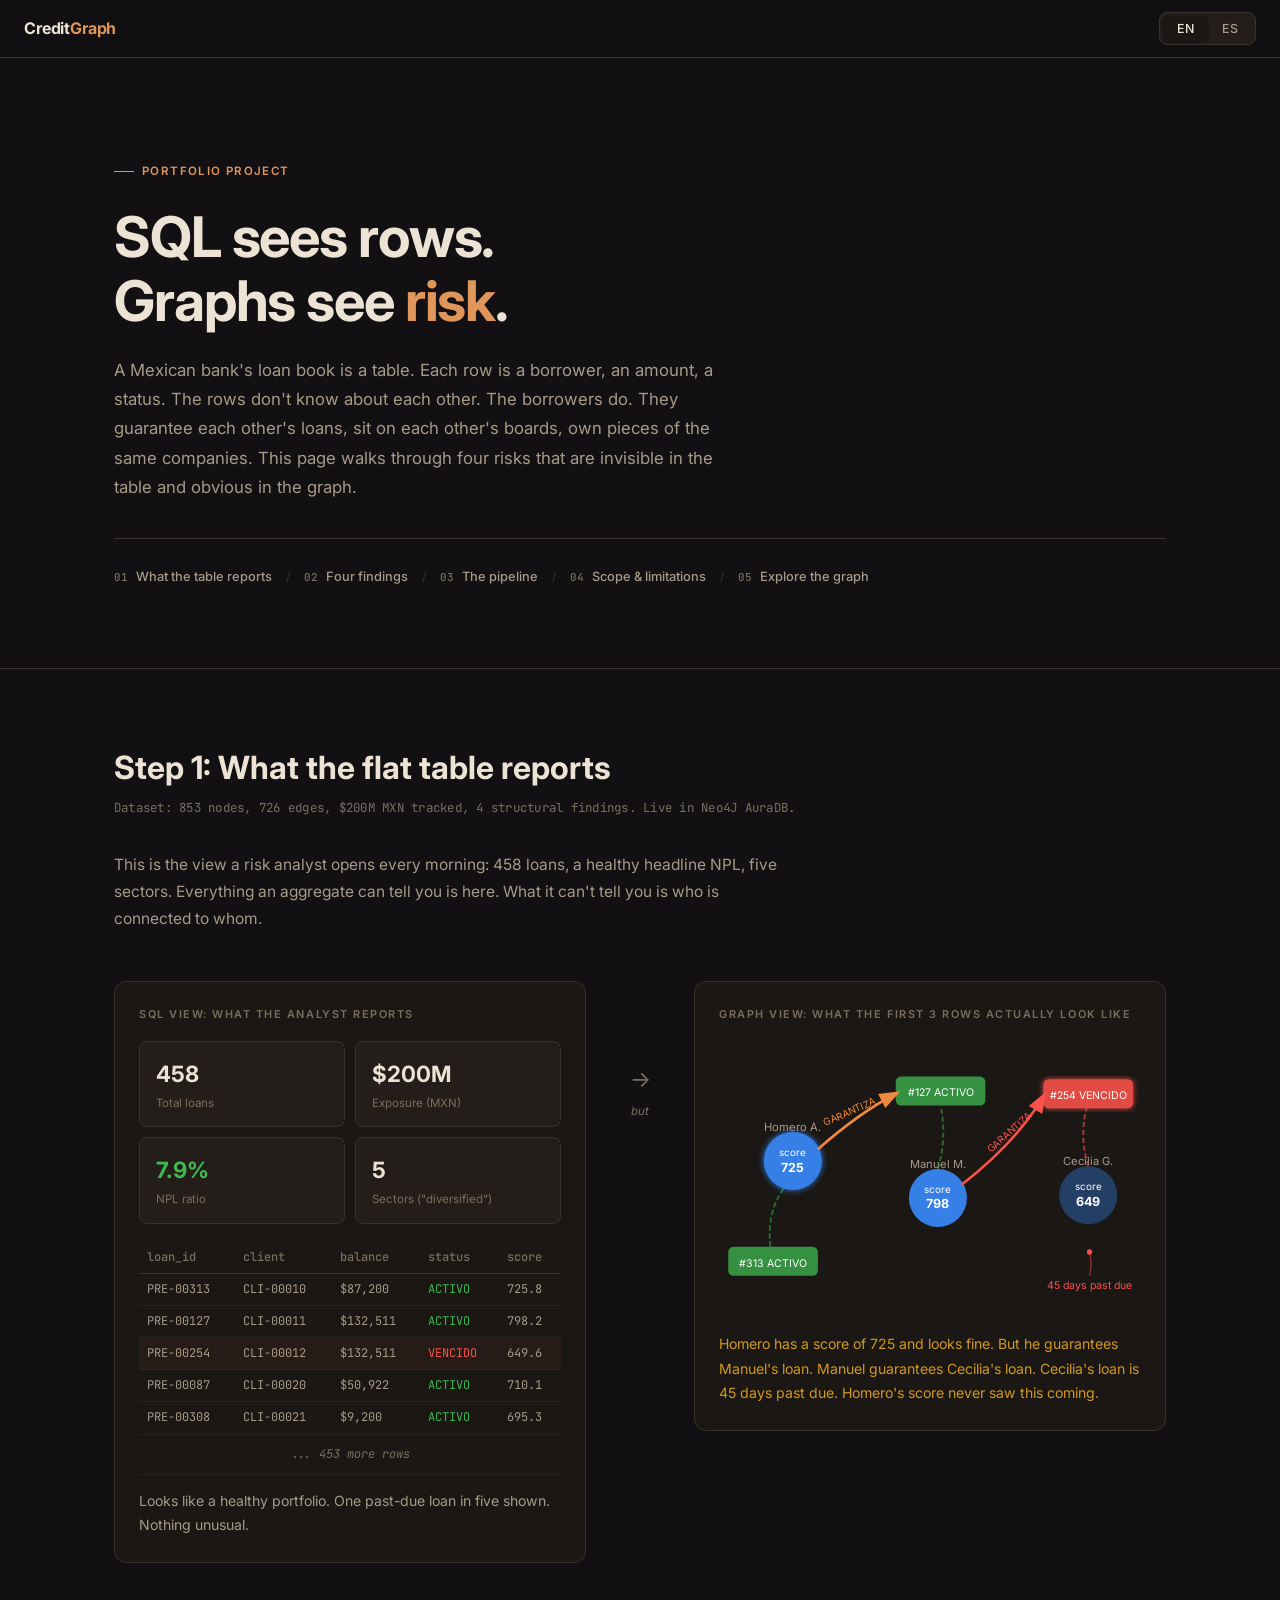
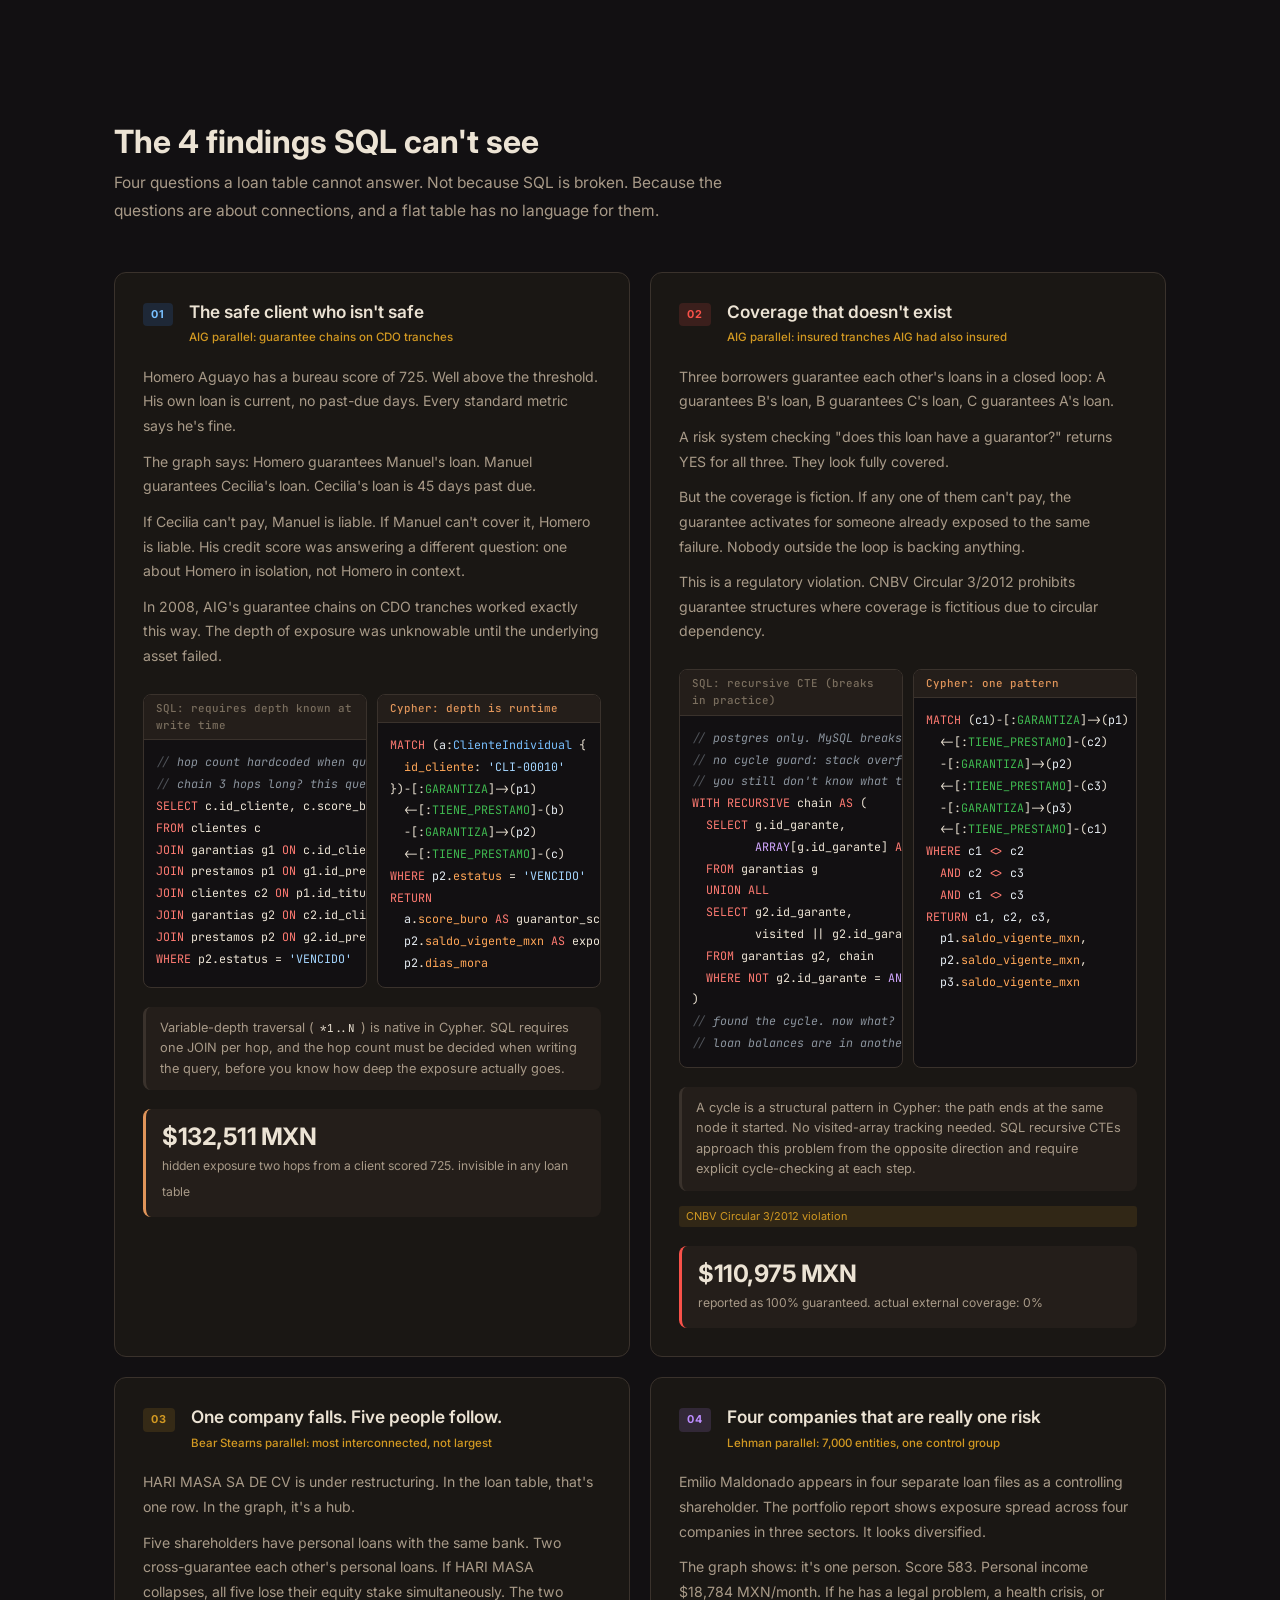
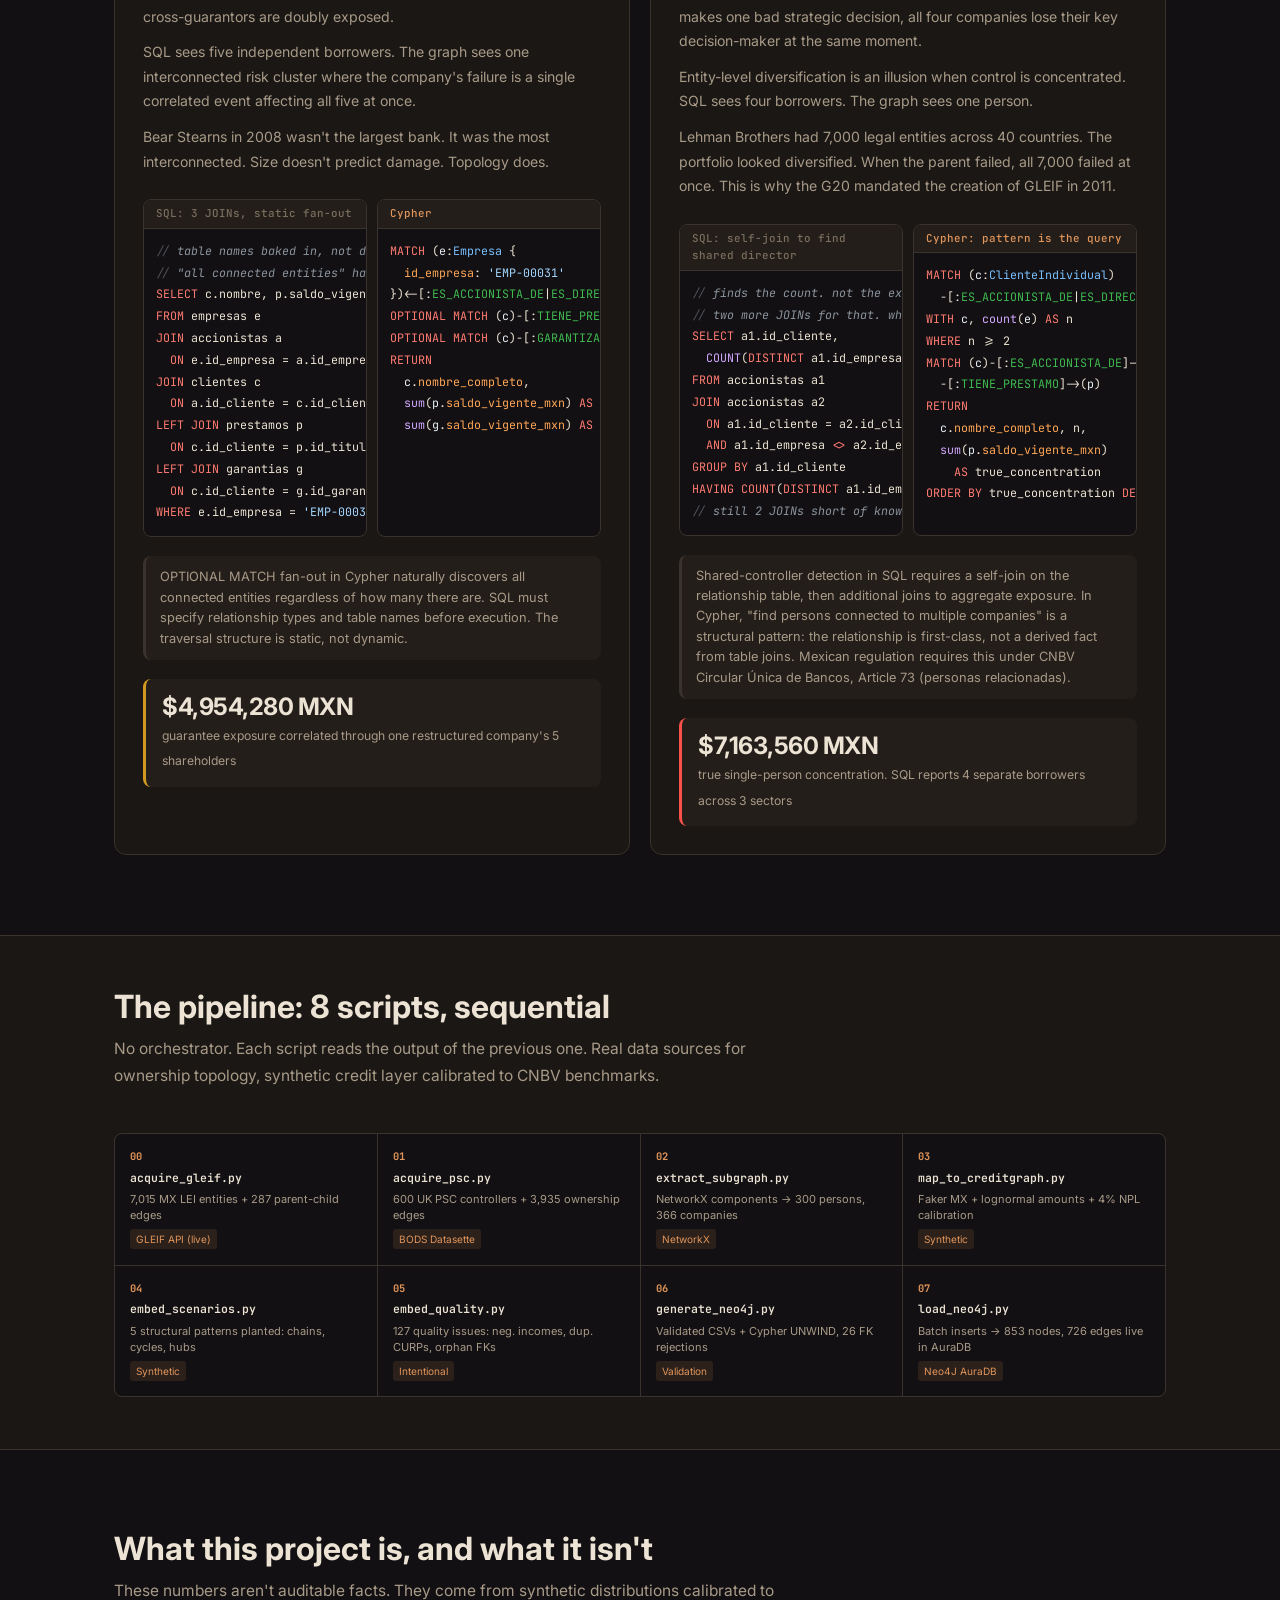
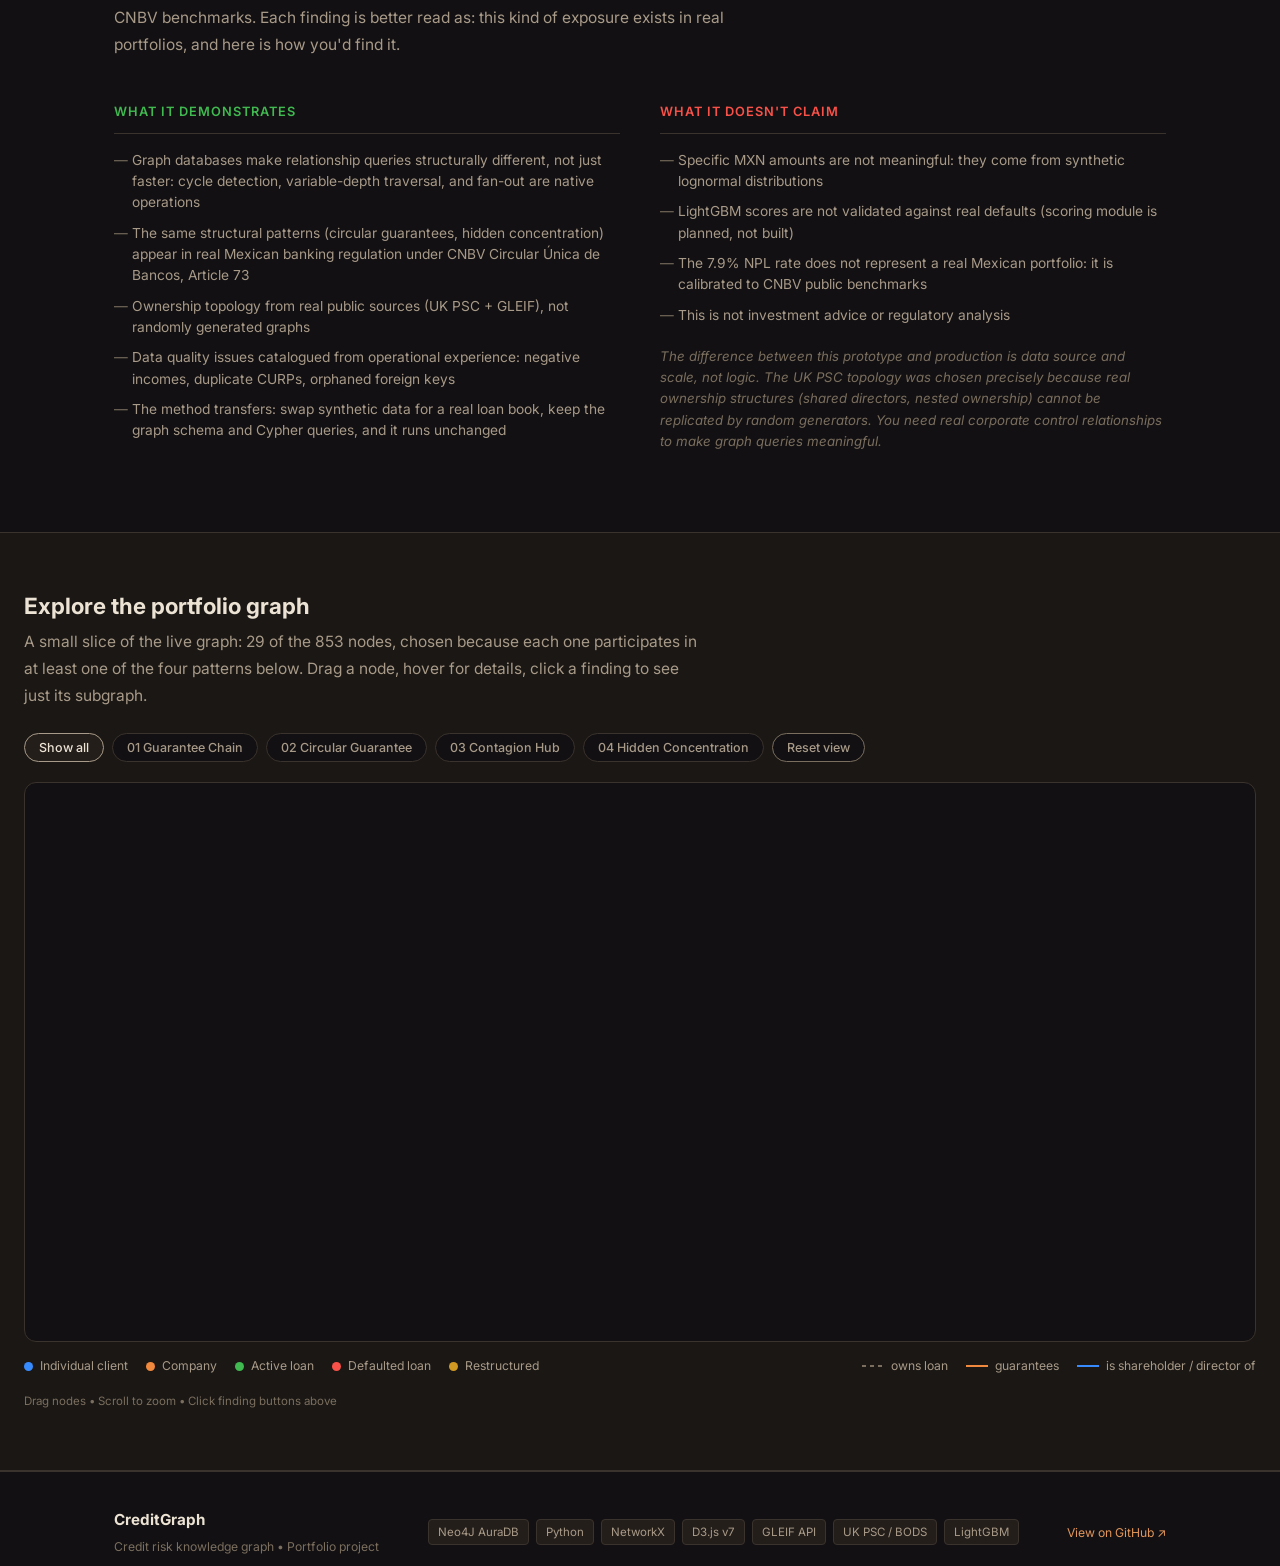
==== web/index.html @ 74c15a96 "v3 web page humanization: warm palette, prose rewrites, layout cleanup - Swap chrome palette to warm" ====
<!DOCTYPE html>
<html lang="en" id="html-root">
<head>
  <meta charset="UTF-8">
  <meta name="viewport" content="width=device-width, initial-scale=1.0">
  <title>CreditGraph: When SQL Isn't Enough</title>
  <link href="https://fonts.googleapis.com/css2?family=Inter:wght@300;400;500;600;700&family=JetBrains+Mono:wght@400;500&display=swap" rel="stylesheet">
  <script src="https://d3js.org/d3.v7.min.js"></script>
  <style>
    *, *::before, *::after { box-sizing: border-box; margin: 0; padding: 0; }

    :root {
      --bg: #121012;
      --surface: #1A1714;
      --surface-2: #241E1A;
      --border: #3A322C;
      --text: #ECE3D4;
      --muted: #A89A88;
      --dim: #7A6E5E;
      --accent: #E0955A;
      --green: #3FB950;
      --amber: #D29922;
      --red: #F85149;
      --orange: #F0883E;
      --purple: #BC8CFF;
      --np: #388BFD;
      --nc: #F0883E;
      --nl: #3FB950;
      --nlb: #F85149;
      --nlw: #D29922;
      --font: 'Inter', -apple-system, BlinkMacSystemFont, sans-serif;
      --mono: 'JetBrains Mono', 'Fira Code', Consolas, monospace;
      --r: 8px;
      --rl: 12px;
      --t: 0.3s cubic-bezier(0.4, 0, 0.2, 1);
    }

    body { font-family: var(--font); background: var(--bg); color: var(--text); line-height: 1.6; overflow-x: hidden; }
    h1 { font-size: clamp(2rem, 5vw, 3.5rem); font-weight: 700; line-height: 1.15; letter-spacing: -0.02em; }
    h2 { font-size: clamp(1.4rem, 2.5vw, 2rem); font-weight: 700; line-height: 1.2; }
    h3 { font-size: 1.1rem; font-weight: 600; }
    p { color: var(--muted); line-height: 1.75; }
    code { font-family: var(--mono); font-size: 0.85em; background: var(--surface-2); padding: 2px 6px; border-radius: 4px; color: var(--text); }
    .container { max-width: 1100px; margin: 0 auto; padding: 0 24px; }
    .container-wide { max-width: 1360px; margin: 0 auto; padding: 0 24px; }
    .section { padding: 80px 0; }
    .accent { color: var(--accent); }

    /* NAV */
    .nav {
      position: sticky; top: 0; z-index: 100;
      display: flex; align-items: center; justify-content: space-between;
      padding: 0 24px; height: 58px;
      background: rgba(18,16,18,0.92); backdrop-filter: blur(16px);
      border-bottom: 1px solid var(--border);
    }
    .nav-brand { font-weight: 700; font-size: 1rem; letter-spacing: -0.01em; }
    .nav-brand span { color: var(--accent); }
    .nav-right { display: flex; align-items: center; gap: 20px; }
    .lang-toggle { display: flex; background: var(--surface-2); border-radius: 8px; padding: 3px; border: 1px solid var(--border); }
    .lang-btn {
      padding: 5px 14px; border-radius: 5px; border: none; cursor: pointer;
      font-family: var(--font); font-size: 0.78rem; font-weight: 500;
      color: var(--muted); background: transparent; transition: var(--t);
    }
    .lang-btn.active { background: var(--surface); color: var(--text); box-shadow: 0 1px 3px rgba(0,0,0,0.4); }

    /* HERO */
    .hero { padding: 96px 0 80px; }
    .hero-eyebrow {
      display: inline-flex; align-items: center; gap: 8px;
      font-size: 0.72rem; font-weight: 600; letter-spacing: 0.12em; text-transform: uppercase;
      color: var(--accent); margin-bottom: 24px;
    }
    .hero-eyebrow::before { content: ''; display: block; width: 20px; height: 1px; background: var(--accent); }
    .hero h1 { margin-bottom: 22px; }
    .hero h1 em { color: var(--accent); font-style: normal; }
    .hero-sub { max-width: 620px; font-size: 1.05rem; margin-bottom: 0; }

    /* PAGE INDEX */
    .page-index { margin-top: 36px; padding-top: 28px; border-top: 1px solid var(--border); }
    .idx-list { list-style: none; display: flex; flex-wrap: wrap; gap: 0; }
    .idx-item { display: flex; align-items: center; }
    .idx-item:not(:last-child)::after { content: '/'; color: var(--border); margin: 0 14px; font-size: 0.72rem; }
    .idx-link {
      display: flex; align-items: center; gap: 8px;
      font-size: 0.8rem; color: var(--muted); font-weight: 500;
      text-decoration: none; transition: color var(--t);
    }
    .idx-link:hover { color: var(--accent); }
    .idx-link:hover .idx-num { color: var(--accent); }
    .idx-num { font-family: var(--mono); font-size: 0.68rem; color: var(--dim); }
    @media (max-width: 600px) {
      .idx-list { flex-direction: column; gap: 10px; }
      .idx-item:not(:last-child)::after { display: none; }
    }

    /* SECTION SUB */
    .section-sub { max-width: 680px; margin-top: 8px; margin-bottom: 44px; font-size: 0.97rem; }

    /* CONTRAST SECTION */
    #contrast { border-top: 1px solid var(--border); }
    .dataset-meta { font-size: 0.78rem; color: var(--dim); font-family: var(--mono); letter-spacing: 0.02em; margin: 10px 0 32px; }
    .contrast-grid { display: grid; grid-template-columns: 1fr 60px 1fr; gap: 24px; align-items: start; margin-top: 48px; }
    @media (max-width: 800px) { .contrast-grid { grid-template-columns: 1fr; } }
    .contrast-side { background: var(--surface); border-radius: var(--rl); padding: 24px; border: 1px solid var(--border); }
    .contrast-label { font-size: 0.68rem; font-weight: 600; letter-spacing: 0.14em; text-transform: uppercase; color: var(--dim); margin-bottom: 18px; display: block; }
    .contrast-divider { display: flex; flex-direction: column; align-items: center; justify-content: center; gap: 6px; padding-top: 80px; }
    .divider-arrow { font-size: 1.4rem; color: var(--dim); }
    .divider-but { font-size: 0.72rem; color: var(--dim); font-style: italic; }
    .stat-grid { display: grid; grid-template-columns: 1fr 1fr; gap: 10px; margin-bottom: 18px; }
    .stat-card { background: var(--surface-2); border-radius: var(--r); padding: 14px 16px; border: 1px solid var(--border); }
    .stat-card.ok .stat-card-n { color: var(--green); }
    .stat-card-n { font-size: 1.4rem; font-weight: 700; color: var(--text); }
    .stat-card-label { font-size: 0.72rem; color: var(--dim); margin-top: 2px; }
    .table-mockup { overflow-x: auto; margin: 14px 0; }
    .table-mockup table { width: 100%; border-collapse: collapse; font-family: var(--mono); font-size: 0.75rem; }
    .table-mockup th { padding: 6px 8px; text-align: left; color: var(--dim); font-weight: 500; border-bottom: 1px solid var(--border); }
    .table-mockup td { padding: 6px 8px; border-bottom: 1px solid rgba(48,54,61,0.4); color: var(--muted); }
    .table-mockup .status-ok { color: var(--green); }
    .table-mockup .status-bad { color: var(--red); }
    .table-mockup .row-vencido { background: rgba(248,81,73,0.06); }
    .table-mockup .more-row td { color: var(--dim); font-style: italic; text-align: center; padding: 10px; }
    .contrast-verdict { margin-top: 14px; font-size: 0.88rem; }
    .contrast-verdict.warn { color: var(--amber); }
    .mini-graph { width: 100%; max-width: 100%; margin: 8px 0; display: block; }

    /* GRAPH SECTION */
    #graph-section { background: var(--surface); border-top: 1px solid var(--border); border-bottom: 1px solid var(--border); padding: 60px 0; }
    .graph-header { display: flex; justify-content: space-between; align-items: flex-start; gap: 20px; flex-wrap: wrap; margin-bottom: 20px; }
    .graph-header h2 { font-size: 1.4rem; }
    .graph-header .section-sub { margin-bottom: 0; }
    .finding-buttons { display: flex; gap: 8px; flex-wrap: wrap; padding-top: 4px; }
    .find-btn {
      padding: 6px 14px; border-radius: 20px;
      border: 1px solid var(--border); background: var(--bg);
      color: var(--muted); font-family: var(--font); font-size: 0.78rem; font-weight: 500;
      cursor: pointer; transition: var(--t); white-space: nowrap;
    }
    .find-btn:hover { border-color: var(--muted); color: var(--text); }
    .find-btn.active-all { background: var(--surface-2); color: var(--text); border-color: var(--muted); }
    .find-btn[data-finding="1"].active { background: rgba(56,139,253,0.15); color: #79C0FF; border-color: #388BFD; }
    .find-btn[data-finding="2"].active { background: rgba(248,81,73,0.15); color: #F85149; border-color: #F85149; }
    .find-btn[data-finding="3"].active { background: rgba(210,153,34,0.15); color: #D29922; border-color: #D29922; }
    .find-btn[data-finding="4"].active { background: rgba(188,140,255,0.15); color: #BC8CFF; border-color: #BC8CFF; }
    .reset-btn { border-color: var(--dim); }
    .graph-container {
      position: relative; background: var(--bg); border-radius: var(--rl);
      border: 1px solid var(--border); overflow: hidden; height: 560px;
    }
    #graph-svg { width: 100%; height: 100%; }
    .node-tooltip {
      position: absolute; pointer-events: none;
      background: var(--surface-2); border: 1px solid var(--border); border-radius: var(--r);
      padding: 10px 14px; font-size: 0.8rem; max-width: 210px;
      box-shadow: 0 8px 32px rgba(0,0,0,0.5); opacity: 0;
      transition: opacity 0.15s; z-index: 20;
    }
    .tt-title { font-weight: 600; color: var(--text); margin-bottom: 5px; font-size: 0.82rem; }
    .tt-row { display: flex; justify-content: space-between; gap: 12px; margin-top: 3px; }
    .tt-key { color: var(--dim); font-size: 0.75rem; }
    .tt-val { color: var(--text); font-size: 0.75rem; font-weight: 500; }
    .tt-id { font-family: var(--mono); font-size: 0.68rem; color: var(--dim); margin-top: 6px; }
    .graph-meta { display: flex; justify-content: space-between; align-items: center; margin-top: 14px; flex-wrap: wrap; gap: 16px; }
    .graph-legend { display: flex; gap: 18px; flex-wrap: wrap; }
    .link-legend { display: flex; gap: 18px; flex-wrap: wrap; }
    .legend-item { display: flex; align-items: center; gap: 7px; font-size: 0.76rem; color: var(--muted); }
    .legend-dot { width: 9px; height: 9px; border-radius: 50%; display: inline-block; flex-shrink: 0; }
    .legend-dot.person { background: var(--np); }
    .legend-dot.company { background: var(--nc); }
    .legend-dot.loan-ok { background: var(--nl); }
    .legend-dot.loan-bad { background: var(--nlb); }
    .legend-dot.loan-warn { background: var(--nlw); }
    .legend-line { width: 22px; height: 2px; display: inline-block; flex-shrink: 0; }
    .legend-line.dashed { background: repeating-linear-gradient(to right, var(--dim) 0, var(--dim) 4px, transparent 4px, transparent 8px); }
    .legend-line.solid-o { background: var(--orange); }
    .legend-line.solid-b { background: var(--np); }
    .graph-hint { font-size: 0.72rem; color: var(--dim); }

    /* FINDINGS */
    #findings { padding-bottom: 80px; }
    .findings-grid { display: grid; grid-template-columns: 1fr 1fr; gap: 20px; margin-top: 48px; }
    @media (max-width: 860px) { .findings-grid { grid-template-columns: 1fr; } }
    .finding-card {
      background: var(--surface); border: 1px solid var(--border); border-radius: var(--rl);
      padding: 28px; display: flex; flex-direction: column; gap: 0;
      transition: border-color var(--t), box-shadow var(--t);
    }
    .finding-card:hover { border-color: rgba(88,166,255,0.25); box-shadow: 0 0 0 1px rgba(88,166,255,0.08); }
    .finding-header { display: flex; align-items: flex-start; gap: 16px; margin-bottom: 16px; }
    .finding-num-badge {
      font-size: 0.68rem; font-weight: 700; letter-spacing: 0.1em;
      padding: 3px 8px; border-radius: 4px; flex-shrink: 0; margin-top: 2px;
    }
    .finding-num-badge.f1 { background: rgba(56,139,253,0.15); color: #79C0FF; }
    .finding-num-badge.f2 { background: rgba(248,81,73,0.15); color: #F85149; }
    .finding-num-badge.f3 { background: rgba(210,153,34,0.15); color: #D29922; }
    .finding-num-badge.f4 { background: rgba(188,140,255,0.15); color: #BC8CFF; }
    .finding-card h3 { font-size: 1.08rem; line-height: 1.3; }
    .finding-crisis {
      display: inline-block; font-size: 0.72rem; color: var(--amber); font-weight: 500;
      margin-top: 4px;
    }
    .finding-body { display: flex; flex-direction: column; gap: 11px; }
    .finding-body p { font-size: 0.88rem; }
    .callout {
      background: var(--surface-2); border-radius: var(--r); padding: 14px 16px;
      margin-top: 8px; margin-bottom: 0;
    }
    .callout.danger { border-left: 3px solid var(--red); }
    .callout.warn { border-left: 3px solid var(--amber); }
    .callout.info { border-left: 3px solid var(--accent); }
    .callout .big-n { display: block; font-size: 1.5rem; font-weight: 700; color: var(--text); letter-spacing: -0.02em; line-height: 1.2; }
    .callout .big-l { font-size: 0.76rem; color: var(--muted); }
    .reg-tag { display: inline-block; font-size: 0.68rem; padding: 2px 7px; border-radius: 3px; background: rgba(210,153,34,0.12); color: var(--amber); margin-top: 4px; }

    /* CODE COMPARE */
    .code-compare { display: grid; grid-template-columns: 1fr 1fr; gap: 10px; margin: 14px 0 4px; }
    @media (max-width: 560px) { .code-compare { grid-template-columns: 1fr; } }
    .code-block { background: var(--bg); border-radius: var(--r); border: 1px solid var(--border); overflow: hidden; }
    .code-lang { font-family: var(--mono); font-size: 0.68rem; font-weight: 500; padding: 5px 12px; background: var(--surface-2); border-bottom: 1px solid var(--border); color: var(--dim); }
    .code-lang.cypher { color: var(--accent); }
    .code-block pre { padding: 12px; overflow-x: auto; }
    .code-block code { background: transparent; padding: 0; font-size: 0.73rem; line-height: 1.75; }
    /* Syntax: GitHub dark scheme */
    .kw { color: #FF7B72; } .label { color: #79C0FF; } .rel { color: #3FB950; }
    .prop { color: #FFA657; } .str { color: #A5D6FF; } .var { color: #E6EDF3; }
    .fn { color: #D2A8FF; } .cm { color: #8B949E; font-style: italic; } .cm::before { content: '// '; opacity: 0.5; } .op { color: #FF7B72; }
    .why-block {
      font-size: 0.8rem; color: var(--muted); background: var(--surface-2);
      border-radius: var(--r); padding: 11px 14px; border-left: 3px solid var(--border); margin-top: 4px;
    }

    /* PIPELINE */
    #pipeline { background: var(--surface); border-top: 1px solid var(--border); border-bottom: 1px solid var(--border); padding: 52px 0; }
    .pipeline-grid {
      display: grid; grid-template-columns: repeat(4, 1fr);
      background: var(--border); gap: 1px;
      border: 1px solid var(--border); border-radius: var(--r); overflow: hidden;
      margin-top: 28px;
    }
    @media (max-width: 700px) { .pipeline-grid { grid-template-columns: repeat(2, 1fr); } }
    .pipe-step { background: var(--bg); padding: 14px 15px; }
    .pipe-num { font-family: var(--mono); font-size: 0.65rem; color: var(--accent); font-weight: 700; margin-bottom: 4px; }
    .pipe-name { font-family: var(--mono); font-size: 0.72rem; font-weight: 600; color: var(--text); margin-bottom: 4px; word-break: break-word; }
    .pipe-detail { font-size: 0.69rem; color: var(--muted); line-height: 1.45; }
    .pipe-source { display: inline-block; font-size: 0.63rem; margin-top: 6px; padding: 2px 6px; border-radius: 3px; background: rgba(224,149,90,0.12); color: var(--accent); }

    /* HONEST */
    #honest { padding: 80px 0; }
    .honest-grid { display: grid; grid-template-columns: 1fr 1fr; gap: 40px; margin-top: 44px; }
    @media (max-width: 700px) { .honest-grid { grid-template-columns: 1fr; } }
    .honest-col h3 { font-size: 0.8rem; font-weight: 600; text-transform: uppercase; letter-spacing: 0.08em; margin-bottom: 16px; padding-bottom: 10px; border-bottom: 1px solid var(--border); }
    .honest-col h3.yes { color: var(--green); }
    .honest-col h3.no { color: var(--red); }
    .honest-list { list-style: none; display: flex; flex-direction: column; gap: 9px; }
    .honest-list li { font-size: 0.86rem; color: var(--muted); padding-left: 18px; position: relative; line-height: 1.55; }
    .honest-list li::before { content: '—'; position: absolute; left: 0; color: var(--dim); }
    .honest-note { margin-top: 20px; font-size: 0.83rem; color: var(--dim); font-style: italic; line-height: 1.6; }

    /* FOOTER */
    .footer { padding: 36px 0; border-top: 1px solid var(--border); }
    .footer-content { display: flex; justify-content: space-between; align-items: center; gap: 20px; flex-wrap: wrap; }
    .footer-left { display: flex; flex-direction: column; gap: 4px; }
    .footer-title { font-weight: 700; font-size: 0.95rem; }
    .footer-sub { font-size: 0.76rem; color: var(--dim); }
    .footer-stack { display: flex; gap: 7px; flex-wrap: wrap; }
    .stack-tag { font-size: 0.72rem; padding: 3px 9px; background: var(--surface-2); border-radius: 4px; border: 1px solid var(--border); color: var(--muted); }
    .footer-link { font-size: 0.76rem; color: var(--accent); text-decoration: none; }
    .footer-link:hover { text-decoration: underline; }

    /* SCROLLBAR */
    ::-webkit-scrollbar { width: 6px; height: 6px; }
    ::-webkit-scrollbar-track { background: transparent; }
    ::-webkit-scrollbar-thumb { background: var(--border); border-radius: 3px; }

    /* UTILS */
    .divider { border: none; border-top: 1px solid var(--border); margin: 0; }
    .mt-24 { margin-top: 24px; }

    /* Highlight finding card on selection */
    .finding-card.highlighted { border-color: rgba(88,166,255,0.35); }
    .finding-card.f1.highlighted { border-color: rgba(56,139,253,0.4); }
    .finding-card.f2.highlighted { border-color: rgba(248,81,73,0.4); }
    .finding-card.f3.highlighted { border-color: rgba(210,153,34,0.4); }
    .finding-card.f4.highlighted { border-color: rgba(188,140,255,0.4); }
  </style>
</head>
<body>

  <!-- NAV -->
  <nav class="nav">
    <div class="nav-brand">Credit<span>Graph</span></div>
    <div class="nav-right">
      <div class="lang-toggle" role="group" aria-label="Language">
        <button class="lang-btn active" id="btn-en" onclick="setLang('en')">EN</button>
        <button class="lang-btn" id="btn-es" onclick="setLang('es')">ES</button>
      </div>
    </div>
  </nav>

  <!-- HERO -->
  <section class="hero">
    <div class="container">
      <div class="hero-eyebrow" data-i18n="hero_eyebrow">Portfolio Project</div>
      <h1 data-i18n-html="hero_h1">SQL sees rows.<br>Graphs see <em>risk</em>.</h1>

      <p class="hero-sub" data-i18n="hero_sub">A Mexican bank's loan book is a table. Each row is a borrower, an amount, a status. The rows don't know about each other. The borrowers do. They guarantee each other's loans, sit on each other's boards, own pieces of the same companies. This page walks through four risks that are invisible in the table and obvious in the graph.</p>

      <nav class="page-index" aria-label="Page sections">
        <ol class="idx-list">
          <li class="idx-item"><a href="#contrast" class="idx-link"><span class="idx-num">01</span><span data-i18n="idx_contrast">What the table reports</span></a></li>
          <li class="idx-item"><a href="#findings" class="idx-link"><span class="idx-num">02</span><span data-i18n="idx_findings">Four findings</span></a></li>
          <li class="idx-item"><a href="#pipeline" class="idx-link"><span class="idx-num">03</span><span data-i18n="idx_pipeline">The pipeline</span></a></li>
          <li class="idx-item"><a href="#honest" class="idx-link"><span class="idx-num">04</span><span data-i18n="idx_honest">Scope &amp; limitations</span></a></li>
          <li class="idx-item"><a href="#graph-section" class="idx-link"><span class="idx-num">05</span><span data-i18n="idx_graph">Explore the graph</span></a></li>
        </ol>
      </nav>
    </div>
  </section>

  <!-- CONTRAST -->
  <section class="section" id="contrast">
    <div class="container">
      <h2 data-i18n="contrast_title">Step 1: What the flat table reports</h2>
      <p class="dataset-meta" data-i18n="dataset_meta">Dataset: 853 nodes, 726 edges, $200M MXN tracked, 4 structural findings. Live in Neo4J AuraDB.</p>
      <p class="section-sub" data-i18n="contrast_sub">This is the view a risk analyst opens every morning: 458 loans, a healthy headline NPL, five sectors. Everything an aggregate can tell you is here. What it can't tell you is who is connected to whom.</p>

      <div class="contrast-grid">
        <!-- LEFT: SQL VIEW -->
        <div class="contrast-side">
          <span class="contrast-label" data-i18n="contrast_sql_label">SQL View: What the analyst reports</span>
          <div class="stat-grid">
            <div class="stat-card">
              <div class="stat-card-n">458</div>
              <div class="stat-card-label">Total loans</div>
            </div>
            <div class="stat-card">
              <div class="stat-card-n">$200M</div>
              <div class="stat-card-label">Exposure (MXN)</div>
            </div>
            <div class="stat-card ok">
              <div class="stat-card-n">7.9%</div>
              <div class="stat-card-label">NPL ratio</div>
            </div>
            <div class="stat-card">
              <div class="stat-card-n">5</div>
              <div class="stat-card-label">Sectors ("diversified")</div>
            </div>
          </div>
          <div class="table-mockup">
            <table>
              <thead>
                <tr><th>loan_id</th><th>client</th><th>balance</th><th>status</th><th>score</th></tr>
              </thead>
              <tbody>
                <tr><td>PRE-00313</td><td>CLI-00010</td><td>$87,200</td><td class="status-ok">ACTIVO</td><td>725.8</td></tr>
                <tr><td>PRE-00127</td><td>CLI-00011</td><td>$132,511</td><td class="status-ok">ACTIVO</td><td>798.2</td></tr>
                <tr class="row-vencido"><td>PRE-00254</td><td>CLI-00012</td><td>$132,511</td><td class="status-bad">VENCIDO</td><td>649.6</td></tr>
                <tr><td>PRE-00087</td><td>CLI-00020</td><td>$50,922</td><td class="status-ok">ACTIVO</td><td>710.1</td></tr>
                <tr><td>PRE-00308</td><td>CLI-00021</td><td>$9,200</td><td class="status-ok">ACTIVO</td><td>695.3</td></tr>
                <tr class="more-row"><td colspan="5">... 453 more rows</td></tr>
              </tbody>
            </table>
          </div>
          <p class="contrast-verdict" data-i18n="contrast_verdict_sql">Looks like a healthy portfolio. One past-due loan in five shown. Nothing unusual.</p>
        </div>

        <!-- DIVIDER -->
        <div class="contrast-divider">
          <span class="divider-arrow">&#8594;</span>
          <span class="divider-but" data-i18n="divider_but">but</span>
        </div>

        <!-- RIGHT: GRAPH VIEW -->
        <div class="contrast-side">
          <span class="contrast-label" data-i18n="contrast_graph_label">Graph View: What the first 3 rows actually look like</span>

          <svg class="mini-graph" viewBox="0 0 320 210" xmlns="http://www.w3.org/2000/svg">
            <defs>
              <marker id="arrowO" markerWidth="8" markerHeight="8" refX="6" refY="3" orient="auto">
                <path d="M0,0 L0,6 L8,3 z" fill="#F0883E"/>
              </marker>
              <marker id="arrowR" markerWidth="8" markerHeight="8" refX="6" refY="3" orient="auto">
                <path d="M0,0 L0,6 L8,3 z" fill="#F85149"/>
              </marker>
              <filter id="mg-glow">
                <feGaussianBlur stdDeviation="2.5" result="blur"/>
                <feMerge><feMergeNode in="blur"/><feMergeNode in="SourceGraphic"/></feMerge>
              </filter>
            </defs>

            <!-- LOAN 313 (Homero's own loan, ACTIVO) -->
            <rect x="7" y="156" width="68" height="22" rx="4" fill="#3FB950" opacity="0.75"/>
            <text x="41" y="171" text-anchor="middle" fill="white" font-size="8" font-family="Inter, sans-serif">#313 ACTIVO</text>

            <!-- HOMERO (person, good score) -->
            <circle cx="56" cy="91" r="22" fill="#388BFD" filter="url(#mg-glow)" opacity="0.9"/>
            <text x="56" y="87" text-anchor="middle" fill="white" font-size="7.5" font-family="Inter, sans-serif">score</text>
            <text x="56" y="99" text-anchor="middle" fill="white" font-size="9.5" font-weight="bold" font-family="Inter, sans-serif">725</text>
            <text x="56" y="68" text-anchor="middle" fill="#A89A88" font-size="8.5" font-family="Inter, sans-serif">Homero A.</text>

            <!-- Edge: Homero owns Loan 313 (dashed green, gentle curve) -->
            <path d="M 49 112 Q 36 130 39 156" stroke="#3FB950" stroke-width="1.5" stroke-dasharray="4,2" fill="none" opacity="0.5"/>

            <!-- LOAN 127 (shared loan, ACTIVO) -->
            <rect x="134" y="27" width="68" height="22" rx="4" fill="#3FB950" opacity="0.75"/>
            <text x="168" y="42" text-anchor="middle" fill="white" font-size="8" font-family="Inter, sans-serif">#127 ACTIVO</text>

            <!-- Edge: Homero GARANTIZA Loan 127 (orange arrow, softer curve) -->
            <path d="M 75 82 Q 107 54 134 40" stroke="#F0883E" stroke-width="2" fill="none" marker-end="url(#arrowO)"/>
            <text x="100" y="56" text-anchor="middle" fill="#F0883E" font-size="7.5" font-family="Inter, sans-serif" transform="rotate(-24, 100, 56)">GARANTIZA</text>

            <!-- MANUEL (person, good score) -->
            <circle cx="166" cy="119" r="22" fill="#388BFD" opacity="0.9"/>
            <text x="166" y="115" text-anchor="middle" fill="white" font-size="7.5" font-family="Inter, sans-serif">score</text>
            <text x="166" y="127" text-anchor="middle" fill="white" font-size="9.5" font-weight="bold" font-family="Inter, sans-serif">798</text>
            <text x="166" y="96" text-anchor="middle" fill="#A89A88" font-size="8.5" font-family="Inter, sans-serif">Manuel M.</text>

            <!-- Edge: Manuel owns Loan 127 (dashed green, gentle curve right) -->
            <path d="M 166 97 Q 173 73 168 49" stroke="#3FB950" stroke-width="1.5" stroke-dasharray="4,2" fill="none" opacity="0.5"/>

            <!-- LOAN 254 (VENCIDO — red!) -->
            <rect x="246" y="29" width="68" height="22" rx="4" fill="#F85149" opacity="0.9" filter="url(#mg-glow)"/>
            <text x="280" y="44" text-anchor="middle" fill="white" font-size="8" font-family="Inter, sans-serif">#254 VENCIDO</text>

            <!-- Edge: Manuel GARANTIZA Loan 254 (red arrow, softer curve) -->
            <path d="M 184 109 Q 226 76 246 42" stroke="#F85149" stroke-width="2" fill="none" marker-end="url(#arrowR)"/>
            <text x="222" y="71" text-anchor="middle" fill="#F85149" font-size="7.5" font-family="Inter, sans-serif" transform="rotate(-42, 222, 71)">GARANTIZA</text>

            <!-- CECILIA (person, lower score, dim = defaulted borrower) -->
            <circle cx="280" cy="117" r="22" fill="#388BFD" opacity="0.35"/>
            <text x="280" y="113" text-anchor="middle" fill="white" font-size="7.5" font-family="Inter, sans-serif">score</text>
            <text x="280" y="125" text-anchor="middle" fill="white" font-size="9.5" font-weight="bold" font-family="Inter, sans-serif">649</text>
            <text x="280" y="94" text-anchor="middle" fill="#A89A88" font-size="8.5" font-family="Inter, sans-serif">Cecilia G.</text>

            <!-- Edge: Cecilia owns Loan 254 (dashed red, gentle curve left) -->
            <path d="M 280 95 Q 273 72 279 50" stroke="#F85149" stroke-width="1.5" stroke-dasharray="4,2" fill="none" opacity="0.6"/>

            <!-- 45 days label -->
            <text x="281" y="188" text-anchor="middle" fill="#F85149" font-size="8" font-family="Inter, sans-serif">45 days past due</text>
            <path d="M 281 160 Q 283 169 281 178" stroke="#F85149" stroke-width="1" fill="none" opacity="0.5"/>
            <circle cx="281" cy="160" r="2" fill="#F85149"/>
          </svg>

          <p class="contrast-verdict warn" data-i18n="contrast_verdict_graph">
            Homero has a score of 725 and looks fine. But he guarantees Manuel's loan. Manuel guarantees Cecilia's loan. Cecilia's loan is 45 days past due. Homero's score never saw this coming.
          </p>
        </div>
      </div>
    </div>
  </section>

  <!-- 4 FINDINGS -->
  <section class="section" id="findings">
    <div class="container">
      <h2 data-i18n="findings_title">The 4 findings SQL can't see</h2>
      <p class="section-sub" data-i18n="findings_sub">Four questions a loan table cannot answer. Not because SQL is broken. Because the questions are about connections, and a flat table has no language for them.</p>

      <div class="findings-grid">

        <!-- FINDING 1 -->
        <div class="finding-card f1" id="fc1">
          <div class="finding-header">
            <span class="finding-num-badge f1">01</span>
            <div>
              <h3 data-i18n="f1_title">The safe client who isn't safe</h3>
              <span class="finding-crisis" data-i18n="f1_crisis">AIG parallel: guarantee chains on CDO tranches</span>
            </div>
          </div>

          <div class="finding-body">
            <p data-i18n="f1_p1">Homero Aguayo has a bureau score of 725. Well above the threshold. His own loan is current, no past-due days. Every standard metric says he's fine.</p>
            <p data-i18n="f1_p2">The graph says: Homero guarantees Manuel's loan. Manuel guarantees Cecilia's loan. Cecilia's loan is 45 days past due.</p>
            <p data-i18n="f1_p3">If Cecilia can't pay, Manuel is liable. If Manuel can't cover it, Homero is liable. His credit score was answering a different question: one about Homero in isolation, not Homero in context.</p>
            <p data-i18n="f1_p4">In 2008, AIG's guarantee chains on CDO tranches worked exactly this way. The depth of exposure was unknowable until the underlying asset failed.</p>
            <div class="code-compare">
              <div class="code-block">
                <div class="code-lang">SQL: requires depth known at write time</div>
                <pre><code><span class="cm">hop count hardcoded when query is written</span>
<span class="cm">chain 3 hops long? this query doesn't exist</span>
<span class="kw">SELECT</span> c.id_cliente, c.score_buro
<span class="kw">FROM</span> clientes c
<span class="kw">JOIN</span> garantias g1 <span class="kw">ON</span> c.id_cliente = g1.id_garante
<span class="kw">JOIN</span> prestamos p1 <span class="kw">ON</span> g1.id_prestamo = p1.id_prestamo
<span class="kw">JOIN</span> clientes c2 <span class="kw">ON</span> p1.id_titular = c2.id_cliente
<span class="kw">JOIN</span> garantias g2 <span class="kw">ON</span> c2.id_cliente = g2.id_garante
<span class="kw">JOIN</span> prestamos p2 <span class="kw">ON</span> g2.id_prestamo = p2.id_prestamo
<span class="kw">WHERE</span> p2.estatus = <span class="str">'VENCIDO'</span></code></pre>
              </div>
              <div class="code-block">
                <div class="code-lang cypher">Cypher: depth is runtime</div>
                <pre><code><span class="kw">MATCH</span> (<span class="var">a</span>:<span class="label">ClienteIndividual</span> {
  <span class="prop">id_cliente</span>: <span class="str">'CLI-00010'</span>
})-[:<span class="rel">GARANTIZA</span>]-&gt;(<span class="var">p1</span>)
  &lt;-[:<span class="rel">TIENE_PRESTAMO</span>]-(<span class="var">b</span>)
  -[:<span class="rel">GARANTIZA</span>]-&gt;(<span class="var">p2</span>)
  &lt;-[:<span class="rel">TIENE_PRESTAMO</span>]-(<span class="var">c</span>)
<span class="kw">WHERE</span> <span class="var">p2</span>.<span class="prop">estatus</span> = <span class="str">'VENCIDO'</span>
<span class="kw">RETURN</span>
  <span class="var">a</span>.<span class="prop">score_buro</span> <span class="kw">AS</span> guarantor_score,
  <span class="var">p2</span>.<span class="prop">saldo_vigente_mxn</span> <span class="kw">AS</span> exposure,
  <span class="var">p2</span>.<span class="prop">dias_mora</span></code></pre>
              </div>
            </div>
            <div class="why-block" data-i18n-html="f1_why">Variable-depth traversal (<code>*1..N</code>) is native in Cypher. SQL requires one JOIN per hop, and the hop count must be decided when writing the query, before you know how deep the exposure actually goes.</div>
            <div class="callout info">
              <span class="big-n">$132,511 MXN</span>
              <span class="big-l" data-i18n="f1_callout">hidden exposure two hops from a client scored 725. invisible in any loan table</span>
            </div>
          </div>
        </div>

        <!-- FINDING 2 -->
        <div class="finding-card f2" id="fc2">
          <div class="finding-header">
            <span class="finding-num-badge f2">02</span>
            <div>
              <h3 data-i18n="f2_title">Coverage that doesn't exist</h3>
              <span class="finding-crisis" data-i18n="f2_crisis">AIG parallel: insured tranches AIG had also insured</span>
            </div>
          </div>

          <div class="finding-body">
            <p data-i18n="f2_p1">Three borrowers guarantee each other's loans in a closed loop: A guarantees B's loan, B guarantees C's loan, C guarantees A's loan.</p>
            <p data-i18n="f2_p2">A risk system checking "does this loan have a guarantor?" returns YES for all three. They look fully covered.</p>
            <p data-i18n="f2_p3">But the coverage is fiction. If any one of them can't pay, the guarantee activates for someone already exposed to the same failure. Nobody outside the loop is backing anything.</p>
            <p data-i18n="f2_p4">This is a regulatory violation. CNBV Circular 3/2012 prohibits guarantee structures where coverage is fictitious due to circular dependency.</p>
            <div class="code-compare">
              <div class="code-block">
                <div class="code-lang">SQL: recursive CTE (breaks in practice)</div>
                <pre><code><span class="cm">postgres only. MySQL breaks here.</span>
<span class="cm">no cycle guard: stack overflow on real data</span>
<span class="cm">you still don't know what the exposure is</span>
<span class="kw">WITH RECURSIVE</span> chain <span class="kw">AS</span> (
  <span class="kw">SELECT</span> g.id_garante,
         <span class="fn">ARRAY</span>[g.id_garante] <span class="kw">AS</span> visited
  <span class="kw">FROM</span> garantias g
  <span class="kw">UNION ALL</span>
  <span class="kw">SELECT</span> g2.id_garante,
         visited || g2.id_garante
  <span class="kw">FROM</span> garantias g2, chain
  <span class="kw">WHERE NOT</span> g2.id_garante = <span class="fn">ANY</span>(visited)
)
<span class="cm">found the cycle. now what?</span>
<span class="cm">loan balances are in another table. start over.</span></code></pre>
              </div>
              <div class="code-block">
                <div class="code-lang cypher">Cypher: one pattern</div>
                <pre><code><span class="kw">MATCH</span> (<span class="var">c1</span>)-[:<span class="rel">GARANTIZA</span>]-&gt;(<span class="var">p1</span>)
  &lt;-[:<span class="rel">TIENE_PRESTAMO</span>]-(<span class="var">c2</span>)
  -[:<span class="rel">GARANTIZA</span>]-&gt;(<span class="var">p2</span>)
  &lt;-[:<span class="rel">TIENE_PRESTAMO</span>]-(<span class="var">c3</span>)
  -[:<span class="rel">GARANTIZA</span>]-&gt;(<span class="var">p3</span>)
  &lt;-[:<span class="rel">TIENE_PRESTAMO</span>]-(<span class="var">c1</span>)
<span class="kw">WHERE</span> <span class="var">c1</span> <span class="op">&lt;&gt;</span> <span class="var">c2</span>
  <span class="kw">AND</span> <span class="var">c2</span> <span class="op">&lt;&gt;</span> <span class="var">c3</span>
  <span class="kw">AND</span> <span class="var">c1</span> <span class="op">&lt;&gt;</span> <span class="var">c3</span>
<span class="kw">RETURN</span> <span class="var">c1</span>, <span class="var">c2</span>, <span class="var">c3</span>,
  <span class="var">p1</span>.<span class="prop">saldo_vigente_mxn</span>,
  <span class="var">p2</span>.<span class="prop">saldo_vigente_mxn</span>,
  <span class="var">p3</span>.<span class="prop">saldo_vigente_mxn</span></code></pre>
              </div>
            </div>
            <div class="why-block" data-i18n="f2_why">A cycle is a structural pattern in Cypher: the path ends at the same node it started. No visited-array tracking needed. SQL recursive CTEs approach this problem from the opposite direction and require explicit cycle-checking at each step.</div>
            <span class="reg-tag" data-i18n="f2_reg">CNBV Circular 3/2012 violation</span>
            <div class="callout danger">
              <span class="big-n">$110,975 MXN</span>
              <span class="big-l" data-i18n="f2_callout">reported as 100% guaranteed. actual external coverage: 0%</span>
            </div>
          </div>
        </div>

        <!-- FINDING 3 -->
        <div class="finding-card f3" id="fc3">
          <div class="finding-header">
            <span class="finding-num-badge f3">03</span>
            <div>
              <h3 data-i18n="f3_title">One company falls. Five people follow.</h3>
              <span class="finding-crisis" data-i18n="f3_crisis">Bear Stearns parallel: most interconnected, not largest</span>
            </div>
          </div>

          <div class="finding-body">
            <p data-i18n="f3_p1">HARI MASA SA DE CV is under restructuring. In the loan table, that's one row. In the graph, it's a hub.</p>
            <p data-i18n="f3_p2">Five shareholders have personal loans with the same bank. Two cross-guarantee each other's personal loans. If HARI MASA collapses, all five lose their equity stake simultaneously. The two cross-guarantors are doubly exposed.</p>
            <p data-i18n="f3_p3">SQL sees five independent borrowers. The graph sees one interconnected risk cluster where the company's failure is a single correlated event affecting all five at once.</p>
            <p data-i18n="f3_p4">Bear Stearns in 2008 wasn't the largest bank. It was the most interconnected. Size doesn't predict damage. Topology does.</p>
            <div class="code-compare">
              <div class="code-block">
                <div class="code-lang">SQL: 3 JOINs, static fan-out</div>
                <pre><code><span class="cm">table names baked in, not discoverable</span>
<span class="cm">"all connected entities" has no SQL equivalent</span>
<span class="kw">SELECT</span> c.nombre, p.saldo_vigente_mxn
<span class="kw">FROM</span> empresas e
<span class="kw">JOIN</span> accionistas a
  <span class="kw">ON</span> e.id_empresa = a.id_empresa
<span class="kw">JOIN</span> clientes c
  <span class="kw">ON</span> a.id_cliente = c.id_cliente
<span class="kw">LEFT JOIN</span> prestamos p
  <span class="kw">ON</span> c.id_cliente = p.id_titular
<span class="kw">LEFT JOIN</span> garantias g
  <span class="kw">ON</span> c.id_cliente = g.id_garante
<span class="kw">WHERE</span> e.id_empresa = <span class="str">'EMP-00031'</span></code></pre>
              </div>
              <div class="code-block">
                <div class="code-lang cypher">Cypher</div>
                <pre><code><span class="kw">MATCH</span> (<span class="var">e</span>:<span class="label">Empresa</span> {
  <span class="prop">id_empresa</span>: <span class="str">'EMP-00031'</span>
})&lt;-[:<span class="rel">ES_ACCIONISTA_DE</span>|<span class="rel">ES_DIRECTOR_DE</span>]-(<span class="var">c</span>)
<span class="kw">OPTIONAL MATCH</span> (<span class="var">c</span>)-[:<span class="rel">TIENE_PRESTAMO</span>]-&gt;(<span class="var">p</span>)
<span class="kw">OPTIONAL MATCH</span> (<span class="var">c</span>)-[:<span class="rel">GARANTIZA</span>]-&gt;(<span class="var">g</span>)
<span class="kw">RETURN</span>
  <span class="var">c</span>.<span class="prop">nombre_completo</span>,
  <span class="fn">sum</span>(<span class="var">p</span>.<span class="prop">saldo_vigente_mxn</span>) <span class="kw">AS</span> personal,
  <span class="fn">sum</span>(<span class="var">g</span>.<span class="prop">saldo_vigente_mxn</span>) <span class="kw">AS</span> guaranteed</code></pre>
              </div>
            </div>
            <div class="why-block" data-i18n="f3_why">OPTIONAL MATCH fan-out in Cypher naturally discovers all connected entities regardless of how many there are. SQL must specify relationship types and table names before execution. The traversal structure is static, not dynamic.</div>
            <div class="callout warn">
              <span class="big-n">$4,954,280 MXN</span>
              <span class="big-l" data-i18n="f3_callout">guarantee exposure correlated through one restructured company's 5 shareholders</span>
            </div>
          </div>
        </div>

        <!-- FINDING 4 -->
        <div class="finding-card f4" id="fc4">
          <div class="finding-header">
            <span class="finding-num-badge f4">04</span>
            <div>
              <h3 data-i18n="f4_title">Four companies that are really one risk</h3>
              <span class="finding-crisis" data-i18n="f4_crisis">Lehman parallel: 7,000 entities, one control group</span>
            </div>
          </div>

          <div class="finding-body">
            <p data-i18n="f4_p1">Emilio Maldonado appears in four separate loan files as a controlling shareholder. The portfolio report shows exposure spread across four companies in three sectors. It looks diversified.</p>
            <p data-i18n="f4_p2">The graph shows: it's one person. Score 583. Personal income $18,784 MXN/month. If he has a legal problem, a health crisis, or makes one bad strategic decision, all four companies lose their key decision-maker at the same moment.</p>
            <p data-i18n="f4_p3">Entity-level diversification is an illusion when control is concentrated. SQL sees four borrowers. The graph sees one person.</p>
            <p data-i18n="f4_p4">Lehman Brothers had 7,000 legal entities across 40 countries. The portfolio looked diversified. When the parent failed, all 7,000 failed at once. This is why the G20 mandated the creation of GLEIF in 2011.</p>
            <div class="code-compare">
              <div class="code-block">
                <div class="code-lang">SQL: self-join to find shared director</div>
                <pre><code><span class="cm">finds the count. not the exposure.</span>
<span class="cm">two more JOINs for that. which you haven't written.</span>
<span class="kw">SELECT</span> a1.id_cliente,
  <span class="fn">COUNT</span>(<span class="op">DISTINCT</span> a1.id_empresa) <span class="kw">AS</span> n
<span class="kw">FROM</span> accionistas a1
<span class="kw">JOIN</span> accionistas a2
  <span class="kw">ON</span> a1.id_cliente = a2.id_cliente
  <span class="kw">AND</span> a1.id_empresa <span class="op">&lt;&gt;</span> a2.id_empresa
<span class="kw">GROUP BY</span> a1.id_cliente
<span class="kw">HAVING COUNT</span>(<span class="op">DISTINCT</span> a1.id_empresa) &gt;= 2
<span class="cm">still 2 JOINs short of knowing the actual risk</span></code></pre>
              </div>
              <div class="code-block">
                <div class="code-lang cypher">Cypher: pattern is the query</div>
                <pre><code><span class="kw">MATCH</span> (<span class="var">c</span>:<span class="label">ClienteIndividual</span>)
  -[:<span class="rel">ES_ACCIONISTA_DE</span>|<span class="rel">ES_DIRECTOR_DE</span>]-&gt;(<span class="var">e</span>)
<span class="kw">WITH</span> <span class="var">c</span>, <span class="fn">count</span>(<span class="var">e</span>) <span class="kw">AS</span> n
<span class="kw">WHERE</span> n &gt;= 2
<span class="kw">MATCH</span> (<span class="var">c</span>)-[:<span class="rel">ES_ACCIONISTA_DE</span>]-&gt;(<span class="var">e2</span>)
  -[:<span class="rel">TIENE_PRESTAMO</span>]-&gt;(<span class="var">p</span>)
<span class="kw">RETURN</span>
  <span class="var">c</span>.<span class="prop">nombre_completo</span>, n,
  <span class="fn">sum</span>(<span class="var">p</span>.<span class="prop">saldo_vigente_mxn</span>)
    <span class="kw">AS</span> true_concentration
<span class="kw">ORDER BY</span> true_concentration <span class="kw">DESC</span></code></pre>
              </div>
            </div>
            <div class="why-block" data-i18n="f4_why">Shared-controller detection in SQL requires a self-join on the relationship table, then additional joins to aggregate exposure. In Cypher, "find persons connected to multiple companies" is a structural pattern: the relationship is first-class, not a derived fact from table joins. Mexican regulation requires this under CNBV Circular Única de Bancos, Article 73 (personas relacionadas).</div>
            <div class="callout danger">
              <span class="big-n">$7,163,560 MXN</span>
              <span class="big-l" data-i18n="f4_callout">true single-person concentration. SQL reports 4 separate borrowers across 3 sectors</span>
            </div>
          </div>
        </div>

      </div><!-- .findings-grid -->
    </div>
  </section>

  <!-- PIPELINE -->
  <section id="pipeline">
    <div class="container">
      <h2 data-i18n="pipeline_title">The pipeline: 8 scripts, sequential</h2>
      <p class="section-sub" data-i18n="pipeline_sub">No orchestrator. Each script reads the output of the previous one. Real data sources for ownership topology, synthetic credit layer calibrated to CNBV benchmarks.</p>
      <div class="pipeline-grid">
        <div class="pipe-step">
          <div class="pipe-num">00</div>
          <div class="pipe-name">acquire_gleif.py</div>
          <div class="pipe-detail">7,015 MX LEI entities + 287 parent-child edges</div>
          <span class="pipe-source">GLEIF API (live)</span>
        </div>
        <div class="pipe-step">
          <div class="pipe-num">01</div>
          <div class="pipe-name">acquire_psc.py</div>
          <div class="pipe-detail">600 UK PSC controllers + 3,935 ownership edges</div>
          <span class="pipe-source">BODS Datasette</span>
        </div>
        <div class="pipe-step">
          <div class="pipe-num">02</div>
          <div class="pipe-name">extract_subgraph.py</div>
          <div class="pipe-detail">NetworkX components → 300 persons, 366 companies</div>
          <span class="pipe-source">NetworkX</span>
        </div>
        <div class="pipe-step">
          <div class="pipe-num">03</div>
          <div class="pipe-name">map_to_creditgraph.py</div>
          <div class="pipe-detail">Faker MX + lognormal amounts + 4% NPL calibration</div>
          <span class="pipe-source">Synthetic</span>
        </div>
        <div class="pipe-step">
          <div class="pipe-num">04</div>
          <div class="pipe-name">embed_scenarios.py</div>
          <div class="pipe-detail">5 structural patterns planted: chains, cycles, hubs</div>
          <span class="pipe-source">Synthetic</span>
        </div>
        <div class="pipe-step">
          <div class="pipe-num">05</div>
          <div class="pipe-name">embed_quality.py</div>
          <div class="pipe-detail">127 quality issues: neg. incomes, dup. CURPs, orphan FKs</div>
          <span class="pipe-source">Intentional</span>
        </div>
        <div class="pipe-step">
          <div class="pipe-num">06</div>
          <div class="pipe-name">generate_neo4j.py</div>
          <div class="pipe-detail">Validated CSVs + Cypher UNWIND, 26 FK rejections</div>
          <span class="pipe-source">Validation</span>
        </div>
        <div class="pipe-step">
          <div class="pipe-num">07</div>
          <div class="pipe-name">load_neo4j.py</div>
          <div class="pipe-detail">Batch inserts → 853 nodes, 726 edges live in AuraDB</div>
          <span class="pipe-source">Neo4J AuraDB</span>
        </div>
      </div>
    </div>
  </section>

  <!-- HONEST POSITIONING -->
  <section class="section" id="honest">
    <div class="container">
      <h2 data-i18n="honest_title">What this project is, and what it isn't</h2>
      <p class="section-sub" data-i18n="honest_sub">These numbers aren't auditable facts. They come from synthetic distributions calibrated to CNBV benchmarks. Each finding is better read as: this kind of exposure exists in real portfolios, and here is how you'd find it.</p>
      <div class="honest-grid">
        <div class="honest-col">
          <h3 class="yes" data-i18n="honest_yes">What it demonstrates</h3>
          <ul class="honest-list">
            <li data-i18n="honest_li1">Graph databases make relationship queries structurally different, not just faster: cycle detection, variable-depth traversal, and fan-out are native operations</li>
            <li data-i18n="honest_li2">The same structural patterns (circular guarantees, hidden concentration) appear in real Mexican banking regulation under CNBV Circular Única de Bancos, Article 73</li>
            <li data-i18n="honest_li3">Ownership topology from real public sources (UK PSC + GLEIF), not randomly generated graphs</li>
            <li data-i18n="honest_li4">Data quality issues catalogued from operational experience: negative incomes, duplicate CURPs, orphaned foreign keys</li>
            <li data-i18n="honest_li5">The method transfers: swap synthetic data for a real loan book, keep the graph schema and Cypher queries, and it runs unchanged</li>
          </ul>
        </div>
        <div class="honest-col">
          <h3 class="no" data-i18n="honest_no">What it doesn't claim</h3>
          <ul class="honest-list">
            <li data-i18n="honest_noli1">Specific MXN amounts are not meaningful: they come from synthetic lognormal distributions</li>
            <li data-i18n="honest_noli2">LightGBM scores are not validated against real defaults (scoring module is planned, not built)</li>
            <li data-i18n="honest_noli3">The 7.9% NPL rate does not represent a real Mexican portfolio: it is calibrated to CNBV public benchmarks</li>
            <li data-i18n="honest_noli4">This is not investment advice or regulatory analysis</li>
          </ul>
          <p class="honest-note" data-i18n="honest_note">The difference between this prototype and production is data source and scale, not logic. The UK PSC topology was chosen precisely because real ownership structures (shared directors, nested ownership) cannot be replicated by random generators. You need real corporate control relationships to make graph queries meaningful.</p>
        </div>
      </div>
    </div>
  </section>

  <!-- GRAPH EXPLORER -->
  <section id="graph-section">
    <div class="container-wide">
      <div class="graph-header">
        <div>
          <h2 data-i18n="graph_title">Explore the portfolio graph</h2>
          <p class="section-sub" data-i18n="graph_sub">A small slice of the live graph: 29 of the 853 nodes, chosen because each one participates in at least one of the four patterns below. Drag a node, hover for details, click a finding to see just its subgraph.</p>
        </div>
        <div class="finding-buttons">
          <button class="find-btn active-all" data-finding="0" onclick="highlight(0)" data-i18n="graph_btn_all">Show all</button>
          <button class="find-btn" data-finding="1" onclick="highlight(1)" data-i18n="graph_btn1">01 Guarantee Chain</button>
          <button class="find-btn" data-finding="2" onclick="highlight(2)" data-i18n="graph_btn2">02 Circular Guarantee</button>
          <button class="find-btn" data-finding="3" onclick="highlight(3)" data-i18n="graph_btn3">03 Contagion Hub</button>
          <button class="find-btn" data-finding="4" onclick="highlight(4)" data-i18n="graph_btn4">04 Hidden Concentration</button>
          <button class="find-btn reset-btn" onclick="resetView()" data-i18n="graph_btn_reset">Reset view</button>
        </div>
      </div>

      <div class="graph-container">
        <svg id="graph-svg"></svg>
        <div class="node-tooltip" id="tooltip"></div>
      </div>

      <div class="graph-meta">
        <div class="graph-legend">
          <div class="legend-item"><span class="legend-dot person"></span> <span data-i18n="legend_person">Individual client</span></div>
          <div class="legend-item"><span class="legend-dot company"></span> <span data-i18n="legend_company">Company</span></div>
          <div class="legend-item"><span class="legend-dot loan-ok"></span> <span data-i18n="legend_loan_ok">Active loan</span></div>
          <div class="legend-item"><span class="legend-dot loan-bad"></span> <span data-i18n="legend_loan_bad">Defaulted loan</span></div>
          <div class="legend-item"><span class="legend-dot loan-warn"></span> <span data-i18n="legend_loan_warn">Restructured</span></div>
        </div>
        <div class="link-legend">
          <div class="legend-item"><span class="legend-line dashed"></span> <span data-i18n="legend_owns">owns loan</span></div>
          <div class="legend-item"><span class="legend-line solid-o"></span> <span data-i18n="legend_guarantees">guarantees</span></div>
          <div class="legend-item"><span class="legend-line solid-b"></span> <span data-i18n="legend_shareholder">is shareholder / director of</span></div>
        </div>
        <span class="graph-hint" data-i18n="graph_hint">Drag nodes &bull; Scroll to zoom &bull; Click finding buttons above</span>
      </div>
    </div>
  </section>

  <!-- FOOTER -->
  <footer class="footer">
    <div class="container">
      <div class="footer-content">
        <div class="footer-left">
          <div class="footer-title">CreditGraph</div>
          <div class="footer-sub" data-i18n="footer_sub">Credit risk knowledge graph &bull; Portfolio project</div>
        </div>
        <div class="footer-stack">
          <span class="stack-tag">Neo4J AuraDB</span>
          <span class="stack-tag">Python</span>
          <span class="stack-tag">NetworkX</span>
          <span class="stack-tag">D3.js v7</span>
          <span class="stack-tag">GLEIF API</span>
          <span class="stack-tag">UK PSC / BODS</span>
          <span class="stack-tag">LightGBM</span>
        </div>
        <a class="footer-link" href="https://github.com/GonorAndres/graph-relation-db" target="_blank" rel="noopener" data-i18n="footer_github">View on GitHub &#8599;</a>
      </div>
    </div>
  </footer>

  <script>
  // ─── i18n ──────────────────────────────────────────────────────────────────
  const i18n = {
    en: {
      hero_eyebrow: 'Portfolio Project',
      hero_h1: 'SQL sees rows.<br>Graphs see <em>risk</em>.',
      idx_contrast: 'What the table reports',
      idx_findings: 'Four findings',
      idx_pipeline: 'The pipeline',
      idx_honest: 'Scope & limitations',
      idx_graph: 'Explore the graph',
      hero_sub: "A Mexican bank's loan book is a table. Each row is a borrower, an amount, a status. The rows don\u2019t know about each other. The borrowers do. They guarantee each other\u2019s loans, sit on each other\u2019s boards, own pieces of the same companies. This page walks through four risks that are invisible in the table and obvious in the graph.",
      contrast_title: 'Step 1: What the flat table reports',
      dataset_meta: 'Dataset: 853 nodes, 726 edges, $200M MXN tracked, 4 structural findings. Live in Neo4J AuraDB.',
      contrast_sub: "This is the view a risk analyst opens every morning: 458 loans, a healthy headline NPL, five sectors. Everything an aggregate can tell you is here. What it can\u2019t tell you is who is connected to whom.",
      contrast_sql_label: 'SQL View: What the analyst reports',
      contrast_verdict_sql: 'Looks like a healthy portfolio. One past-due loan in five shown. Nothing unusual.',
      contrast_graph_label: 'Graph View: What the first 3 rows actually look like',
      contrast_verdict_graph: "Homero has a score of 725 and looks fine. But he guarantees Manuel\u2019s loan. Manuel guarantees Cecilia\u2019s loan. Cecilia\u2019s loan is 45 days past due. Homero\u2019s score never saw this coming.",
      divider_but: 'but',
      graph_title: 'Explore the portfolio graph',
      graph_sub: "A small slice of the live graph: 29 of the 853 nodes, chosen because each one participates in at least one of the four patterns below. Drag a node, hover for details, click a finding to see just its subgraph.",
      graph_btn_all: 'Show all',
      graph_btn1: '01 Guarantee Chain',
      graph_btn2: '02 Circular Guarantee',
      graph_btn3: '03 Contagion Hub',
      graph_btn4: '04 Hidden Concentration',
      graph_btn_reset: 'Reset view',
      legend_person: 'Individual client',
      legend_company: 'Company',
      legend_loan_ok: 'Active loan',
      legend_loan_bad: 'Defaulted loan',
      legend_loan_warn: 'Restructured',
      legend_owns: 'owns loan',
      legend_guarantees: 'guarantees',
      legend_shareholder: 'is shareholder / director of',
      graph_hint: 'Drag nodes \u2022 Scroll to zoom \u2022 Click finding buttons above',
      findings_title: "The 4 findings SQL can't see",
      findings_sub: "Four questions a loan table cannot answer. Not because SQL is broken. Because the questions are about connections, and a flat table has no language for them.",
      f1_title: "The safe client who isn't safe",
      f1_crisis: 'AIG parallel: guarantee chains on CDO tranches',
      f1_p1: 'Homero Aguayo has a bureau score of 725. Well above the threshold. His own loan is current, no past-due days. Every standard metric says he\u2019s fine.',
      f1_p2: 'The graph says: Homero guarantees Manuel\u2019s loan. Manuel guarantees Cecilia\u2019s loan. Cecilia\u2019s loan is 45 days past due.',
      f1_p3: 'If Cecilia can\u2019t pay, Manuel is liable. If Manuel can\u2019t cover it, Homero is liable. His credit score was answering a different question: one about Homero in isolation, not Homero in context.',
      f1_p4: 'In 2008, AIG\u2019s guarantee chains on CDO tranches worked exactly this way. The depth of exposure was unknowable until the underlying asset failed.',
      f1_why: 'Variable-depth traversal (<code>*1..N</code>) is native in Cypher. SQL requires one JOIN per hop, and the hop count must be decided when writing the query, before you know how deep the exposure actually goes.',
      f1_callout: 'hidden exposure two hops from a client scored 725. invisible in any loan table',
      f2_title: "Coverage that doesn't exist",
      f2_crisis: 'AIG parallel: insured tranches AIG had also insured',
      f2_p1: "Three borrowers guarantee each other's loans in a closed loop: A guarantees B\u2019s loan, B guarantees C\u2019s loan, C guarantees A\u2019s loan.",
      f2_p2: 'A risk system checking \u201cdoes this loan have a guarantor?\u201d returns YES for all three. They look fully covered.',
      f2_p3: 'But the coverage is fiction. If any one of them can\u2019t pay, the guarantee activates for someone already exposed to the same failure. Nobody outside the loop is backing anything.',
      f2_p4: 'This is a regulatory violation. CNBV Circular 3/2012 prohibits guarantee structures where coverage is fictitious due to circular dependency.',
      f2_why: 'A cycle is a structural pattern in Cypher: the path ends at the same node it started. No visited-array tracking needed. SQL recursive CTEs approach this problem from the opposite direction and require explicit cycle-checking at each step.',
      f2_reg: 'CNBV Circular 3/2012 violation',
      f2_callout: 'reported as 100% guaranteed. actual external coverage: 0%',
      f3_title: 'One company falls. Five people follow.',
      f3_crisis: 'Bear Stearns parallel: most interconnected, not largest',
      f3_p1: "HARI MASA SA DE CV is under restructuring. In the loan table, that\u2019s one row. In the graph, it\u2019s a hub.",
      f3_p2: 'Five shareholders have personal loans with the same bank. Two cross-guarantee each other\u2019s personal loans. If HARI MASA collapses, all five lose their equity stake simultaneously. The two cross-guarantors are doubly exposed.',
      f3_p3: "SQL sees five independent borrowers. The graph sees one interconnected risk cluster where the company\u2019s failure is a single correlated event affecting all five at once.",
      f3_p4: 'Bear Stearns in 2008 wasn\u2019t the largest bank. It was the most interconnected. Size doesn\u2019t predict damage. Topology does.',
      f3_why: 'OPTIONAL MATCH fan-out in Cypher naturally discovers all connected entities regardless of how many there are. SQL must specify relationship types and table names before execution. The traversal structure is static, not dynamic.',
      f3_callout: "guarantee exposure correlated through one restructured company\u2019s 5 shareholders",
      f4_title: 'Four companies that are really one risk',
      f4_crisis: 'Lehman parallel: 7,000 entities, one control group',
      f4_p1: 'Emilio Maldonado appears in four separate loan files as a controlling shareholder. The portfolio report shows exposure spread across four companies in three sectors. It looks diversified.',
      f4_p2: 'The graph shows: it\u2019s one person. Score 583. Personal income $18,784 MXN/month. If he has a legal problem, a health crisis, or makes one bad strategic decision, all four companies lose their key decision-maker at the same moment.',
      f4_p3: 'Entity-level diversification is an illusion when control is concentrated. SQL sees four borrowers. The graph sees one person.',
      f4_p4: 'Lehman Brothers had 7,000 legal entities across 40 countries. The portfolio looked diversified. When the parent failed, all 7,000 failed at once. This is why the G20 mandated the creation of GLEIF in 2011.',
      f4_why: 'Shared-controller detection in SQL requires a self-join on the relationship table, then additional joins to aggregate exposure. In Cypher, \u201cfind persons connected to multiple companies\u201d is a structural pattern: the relationship is first-class, not a derived fact from table joins. Mexican regulation requires this under CNBV Circular \u00danica de Bancos, Article 73 (personas relacionadas).',
      f4_callout: 'true single-person concentration. SQL reports 4 separate borrowers across 3 sectors',
      pipeline_title: 'The pipeline: 8 scripts, sequential',
      pipeline_sub: 'No orchestrator. Each script reads the output of the previous one. Real data sources for ownership topology, synthetic credit layer calibrated to CNBV benchmarks.',
      honest_title: "What this project is, and what it isn't",
      honest_sub: "These numbers aren\u2019t auditable facts. They come from synthetic distributions calibrated to CNBV benchmarks. Each finding is better read as: this kind of exposure exists in real portfolios, and here is how you\u2019d find it.",
      honest_yes: 'What it demonstrates',
      honest_no: "What it doesn't claim",
      honest_li1: 'Graph databases make relationship queries structurally different, not just faster: cycle detection, variable-depth traversal, and fan-out are native operations',
      honest_li2: 'The same structural patterns (circular guarantees, hidden concentration) appear in real Mexican banking regulation under CNBV Circular \u00danica de Bancos, Article 73',
      honest_li3: 'Ownership topology from real public sources (UK PSC + GLEIF), not randomly generated graphs',
      honest_li4: 'Data quality issues catalogued from operational experience: negative incomes, duplicate CURPs, orphaned foreign keys',
      honest_li5: 'The method transfers: swap synthetic data for a real loan book, keep the graph schema and Cypher queries, and it runs unchanged',
      honest_noli1: 'Specific MXN amounts are not meaningful: they come from synthetic lognormal distributions',
      honest_noli2: 'LightGBM scores are not validated against real defaults (scoring module is planned, not built)',
      honest_noli3: 'The 7.9% NPL rate does not represent a real Mexican portfolio: it is calibrated to CNBV public benchmarks',
      honest_noli4: 'This is not investment advice or regulatory analysis',
      honest_note: 'The difference between this prototype and production is data source and scale, not logic. The UK PSC topology was chosen precisely because real ownership structures (shared directors, nested ownership) cannot be replicated by random generators. You need real corporate control relationships to make graph queries meaningful.',
      footer_sub: 'Credit risk knowledge graph \u2022 Portfolio project',
      footer_github: 'View on GitHub \u2197',
      tt_type: 'Type',
      tt_score: 'Bureau score',
      tt_status: 'Status',
      tt_finding: 'Finding',
      tt_individual: 'Individual',
      tt_company: 'Company',
      tt_loan: 'Loan',
      fname1: 'Guarantee Chain',
      fname2: 'Circular Guarantee',
      fname3: 'Contagion Hub',
      fname4: 'Hidden Concentration'
    },
    es: {
      hero_eyebrow: 'Proyecto de Portafolio',
      hero_h1: 'SQL ve filas.<br>Los grafos ven el <em>riesgo</em>.',
      idx_contrast: 'Lo que reporta la tabla',
      idx_findings: 'Cuatro hallazgos',
      idx_pipeline: 'El pipeline',
      idx_honest: 'Alcance y limitaciones',
      idx_graph: 'Explorar el grafo',
      hero_sub: 'La cartera de cr\u00e9ditos de un banco mexicano es una tabla. Cada fila es un acreditado, un monto, un estado. Las filas no se conocen entre s\u00ed. Los acreditados, s\u00ed. Se garantizan cr\u00e9ditos, comparten consejos de administraci\u00f3n, son due\u00f1os de pedazos de las mismas empresas. Esta p\u00e1gina recorre cuatro riesgos invisibles en la tabla y obvios en el grafo.',
      contrast_title: 'Paso 1: Lo que reporta la tabla plana',
      dataset_meta: 'Dataset: 853 nodos, 726 aristas, $200M MXN rastreados, 4 hallazgos estructurales. En vivo en Neo4J AuraDB.',
      contrast_sub: 'Esta es la vista que un analista de riesgo abre cada ma\u00f1ana: 458 cr\u00e9ditos, un NPL titular sano, cinco sectores. Todo lo que un agregado puede decirte est\u00e1 aqu\u00ed. Lo que no puede decirte es qui\u00e9n est\u00e1 conectado con qui\u00e9n.',
      contrast_sql_label: 'Vista SQL: Lo que reporta el analista',
      contrast_verdict_sql: 'Parece una cartera sana. Un cr\u00e9dito vencido de cada cinco. Nada fuera de lo ordinario.',
      contrast_graph_label: 'Vista del Grafo: C\u00f3mo se ven realmente las primeras 3 filas',
      contrast_verdict_graph: 'Homero tiene score de 725 y parece estar bien. Pero garantiza el cr\u00e9dito de Manuel. Manuel garantiza el cr\u00e9dito de Cecilia. El cr\u00e9dito de Cecilia tiene 45 d\u00edas de mora. El score de Homero nunca vio esto venir.',
      divider_but: 'pero',
      graph_title: 'Explorar el grafo del portafolio',
      graph_sub: 'Una peque\u00f1a rebanada del grafo en vivo: 29 de los 853 nodos, elegidos porque cada uno participa en al menos uno de los cuatro patrones de abajo. Arrastra un nodo, pasa el cursor para ver detalles, haz clic en un hallazgo para ver solo su subgrafo.',
      graph_btn_all: 'Mostrar todo',
      graph_btn1: '01 Cadena de Garant\u00edas',
      graph_btn2: '02 Garant\u00eda Circular',
      graph_btn3: '03 Hub de Contagio',
      graph_btn4: '04 Concentraci\u00f3n Oculta',
      graph_btn_reset: 'Restablecer vista',
      legend_person: 'Cliente individual',
      legend_company: 'Empresa',
      legend_loan_ok: 'Cr\u00e9dito activo',
      legend_loan_bad: 'Cr\u00e9dito vencido',
      legend_loan_warn: 'Reestructurado',
      legend_owns: 'tiene cr\u00e9dito',
      legend_guarantees: 'garantiza',
      legend_shareholder: 'es accionista / director de',
      graph_hint: 'Arrastra nodos \u2022 Scroll para zoom \u2022 Haz clic en los botones de hallazgo',
      findings_title: 'Los 4 hallazgos que SQL no puede ver',
      findings_sub: 'Cuatro preguntas que una tabla de cr\u00e9ditos no puede responder. No porque SQL est\u00e9 roto. Porque las preguntas son sobre conexiones, y una tabla plana no tiene lenguaje para ellas.',
      f1_title: 'El cliente sano que no lo est\u00e1',
      f1_crisis: 'Paralelo AIG: cadenas de garant\u00edas en tramos CDO',
      f1_p1: 'Homero Aguayo tiene un score de bur\u00f3 de 725. Muy por encima del umbral. Su propio cr\u00e9dito est\u00e1 al corriente, sin d\u00edas de mora. Cada m\u00e9trica est\u00e1ndar dice que est\u00e1 bien.',
      f1_p2: 'El grafo dice: Homero garantiza el cr\u00e9dito de Manuel. Manuel garantiza el cr\u00e9dito de Cecilia. El cr\u00e9dito de Cecilia tiene 45 d\u00edas de mora.',
      f1_p3: 'Si Cecilia no puede pagar, Manuel es responsable. Si Manuel no puede cubrir, Homero es responsable. Su score de cr\u00e9dito respond\u00eda una pregunta diferente: sobre Homero en aislamiento, no Homero en contexto.',
      f1_p4: 'En 2008, las cadenas de garant\u00edas de AIG sobre tramos CDO funcionaron exactamente as\u00ed. La profundidad de la exposici\u00f3n era incognoscible hasta que fall\u00f3 el activo subyacente.',
      f1_why: 'El recorrido de profundidad variable (<code>*1..N</code>) es nativo en Cypher. SQL requiere un JOIN por salto, y el n\u00famero de saltos debe decidirse al escribir la consulta, antes de saber qu\u00e9 tan profunda es la exposici\u00f3n.',
      f1_callout: 'exposici\u00f3n oculta a dos saltos de un cliente con score 725. invisible en cualquier tabla de cr\u00e9ditos',
      f2_title: 'Cobertura que no existe',
      f2_crisis: 'Paralelo AIG: tramos asegurados que AIG tambi\u00e9n asegur\u00f3',
      f2_p1: 'Tres acreditados se garantizan los cr\u00e9ditos entre s\u00ed en un ciclo cerrado: A garantiza el cr\u00e9dito de B, B garantiza el cr\u00e9dito de C, C garantiza el cr\u00e9dito de A.',
      f2_p2: 'Un sistema de riesgo que pregunta \u201c\u00bftiene este cr\u00e9dito un garante?\u201d responde S\u00cd para los tres. Parecen totalmente cubiertos.',
      f2_p3: 'Pero la cobertura es ficticia. Si cualquiera de ellos no puede pagar, la garant\u00eda se activa para alguien que ya est\u00e1 expuesto al mismo fallo. Nadie fuera del ciclo est\u00e1 respaldando nada.',
      f2_p4: 'Esto es una violaci\u00f3n regulatoria. La Circular CNBV 3/2012 proh\u00edbe estructuras de garant\u00eda donde la cobertura es ficticia por dependencia circular.',
      f2_why: 'Un ciclo es un patr\u00f3n estructural en Cypher: la ruta termina en el mismo nodo en que empez\u00f3. No se necesita seguimiento de nodos visitados. Los CTEs recursivos de SQL abordan este problema desde la direcci\u00f3n opuesta y requieren verificaci\u00f3n expl\u00edcita de ciclos en cada paso.',
      f2_reg: 'Violaci\u00f3n Circular CNBV 3/2012',
      f2_callout: 'reportado como 100% garantizado. cobertura externa real: 0%',
      f3_title: 'Una empresa cae. Cinco personas la siguen.',
      f3_crisis: 'Paralelo Bear Stearns: m\u00e1s interconectado, no el m\u00e1s grande',
      f3_p1: 'HARI MASA SA DE CV est\u00e1 en reestructuraci\u00f3n. En la tabla de cr\u00e9ditos, eso es una fila. En el grafo, es un hub.',
      f3_p2: 'Cinco accionistas tienen cr\u00e9ditos personales con el mismo banco. Dos se garantizan mutuamente los cr\u00e9ditos personales. Si HARI MASA colapsa, los cinco pierden su participaci\u00f3n accionaria simult\u00e1neamente. Los dos co-garantes est\u00e1n doblemente expuestos.',
      f3_p3: 'SQL ve cinco acreditados independientes. El grafo ve un cl\u00faster de riesgo interconectado donde el fracaso de la empresa es un evento correlacionado \u00fanico que afecta a los cinco al mismo tiempo.',
      f3_p4: 'Bear Stearns en 2008 no era el banco m\u00e1s grande. Era el m\u00e1s interconectado. El tama\u00f1o no predice el da\u00f1o. La topolog\u00eda s\u00ed.',
      f3_why: 'El fan-out de OPTIONAL MATCH en Cypher descubre naturalmente todas las entidades conectadas sin importar cu\u00e1ntas sean. SQL debe especificar tipos de relaci\u00f3n y nombres de tabla antes de la ejecuci\u00f3n. La estructura de recorrido es est\u00e1tica, no din\u00e1mica.',
      f3_callout: 'exposici\u00f3n en garant\u00edas correlacionada a trav\u00e9s de los 5 accionistas de una empresa reestructurada',
      f4_title: 'Cuatro empresas que en realidad son un solo riesgo',
      f4_crisis: 'Paralelo Lehman: 7,000 entidades, un grupo de control',
      f4_p1: 'Emilio Maldonado aparece en cuatro expedientes de cr\u00e9dito separados como accionista controlador. El reporte del portafolio muestra exposici\u00f3n distribuida en cuatro empresas de tres sectores. Parece diversificado.',
      f4_p2: 'El grafo muestra: es una persona. Score 583. Ingreso personal $18,784 MXN/mes. Si tiene un problema legal, una crisis de salud o toma una mala decisi\u00f3n estrat\u00e9gica, las cuatro empresas pierden a su tomador de decisiones clave al mismo momento.',
      f4_p3: 'La diversificaci\u00f3n a nivel entidad es una ilusi\u00f3n cuando el control est\u00e1 concentrado. SQL ve cuatro acreditados. El grafo ve una persona.',
      f4_p4: 'Lehman Brothers ten\u00eda 7,000 entidades legales en 40 pa\u00edses. El portafolio parec\u00eda diversificado. Cuando la matriz fall\u00f3, las 7,000 fallaron al mismo tiempo. Por eso el G20 mandat\u00f3 la creaci\u00f3n de GLEIF en 2011.',
      f4_why: 'La detecci\u00f3n de controlador compartido en SQL requiere un self-join en la tabla de relaciones, m\u00e1s joins adicionales para agregar exposici\u00f3n. En Cypher, \u201cencontrar personas conectadas a m\u00faltiples empresas\u201d es un patr\u00f3n estructural: la relaci\u00f3n es de primera clase, no un hecho derivado de joins de tablas. La regulaci\u00f3n mexicana lo exige bajo la Circular \u00danica de Bancos CNBV, Art\u00edculo 73 (personas relacionadas).',
      f4_callout: 'concentraci\u00f3n real en una sola persona. SQL reporta 4 acreditados separados en 3 sectores',
      pipeline_title: 'El pipeline: 8 scripts, secuencial',
      pipeline_sub: 'Sin orquestador. Cada script lee la salida del anterior. Fuentes de datos reales para la topolog\u00eda de propiedad, capa de cr\u00e9dito sint\u00e9tica calibrada a benchmarks CNBV.',
      honest_title: 'Lo que este proyecto es, y lo que no es',
      honest_sub: 'Estos n\u00fameros no son hechos auditables. Provienen de distribuciones sint\u00e9ticas calibradas a benchmarks CNBV. Cada hallazgo se lee mejor como: este tipo de exposici\u00f3n existe en portafolios reales, y as\u00ed es como la encontrar\u00edas.',
      honest_yes: 'Lo que demuestra',
      honest_no: 'Limitaciones reales',
      honest_li1: 'Las bases de datos de grafos hacen las consultas de relaciones estructuralmente diferentes, no solo m\u00e1s r\u00e1pidas: detecci\u00f3n de ciclos, recorrido de profundidad variable y fan-out son operaciones nativas',
      honest_li2: 'Los mismos patrones estructurales (garant\u00edas circulares, concentraci\u00f3n oculta) aparecen en la regulaci\u00f3n bancaria mexicana bajo la Circular \u00danica de Bancos CNBV, Art\u00edculo 73',
      honest_li3: 'Topolog\u00eda de propiedad de fuentes p\u00fablicas reales (UK PSC + GLEIF), no grafos generados aleatoriamente',
      honest_li4: 'Problemas de calidad de datos catalogados desde experiencia operativa: ingresos negativos, CURPs duplicados, llaves for\u00e1neas hu\u00e9rfanas',
      honest_li5: 'El m\u00e9todo es transferible: intercambia datos sint\u00e9ticos por una cartera real, mant\u00e9n el esquema de grafo y las consultas Cypher, y funciona sin cambios',
      honest_noli1: 'Los montos espec\u00edficos en MXN no son significativos: provienen de distribuciones lognormales sint\u00e9ticas',
      honest_noli2: 'Los scores LightGBM no est\u00e1n validados contra incumplimientos reales (m\u00f3dulo de scoring planeado, no construido)',
      honest_noli3: 'La tasa NPL de 7.9% no representa un portafolio mexicano real: est\u00e1 calibrada a benchmarks p\u00fablicos CNBV',
      honest_noli4: 'Esto no es asesor\u00eda de inversi\u00f3n ni an\u00e1lisis regulatorio',
      honest_note: 'La diferencia entre este prototipo y producci\u00f3n es la fuente de datos y la escala, no la l\u00f3gica. La topolog\u00eda UK PSC fue elegida precisamente porque las estructuras de propiedad reales (directores compartidos, propiedad anidada) no pueden replicarse con generadores aleatorios. Necesitas relaciones de control corporativo reales para que las consultas de grafo sean significativas.',
      footer_sub: 'Grafo de conocimiento de riesgo crediticio \u2022 Proyecto de portafolio',
      footer_github: 'Ver en GitHub \u2197',
      tt_type: 'Tipo',
      tt_score: 'Score de bur\u00f3',
      tt_status: 'Estado',
      tt_finding: 'Hallazgo',
      tt_individual: 'Individual',
      tt_company: 'Empresa',
      tt_loan: 'Cr\u00e9dito',
      fname1: 'Cadena de Garant\u00edas',
      fname2: 'Garant\u00eda Circular',
      fname3: 'Hub de Contagio',
      fname4: 'Concentraci\u00f3n Oculta'
    }
  };

  let currentLang = 'en';

  function setLang(lang) {
    currentLang = lang;
    document.documentElement.lang = lang;
    document.getElementById('btn-en').classList.toggle('active', lang === 'en');
    document.getElementById('btn-es').classList.toggle('active', lang === 'es');
    document.querySelectorAll('[data-i18n]').forEach(function(el) {
      var key = el.dataset.i18n;
      if (i18n[lang][key] !== undefined) el.textContent = i18n[lang][key];
    });
    document.querySelectorAll('[data-i18n-html]').forEach(function(el) {
      var key = el.dataset.i18nHtml;
      if (i18n[lang][key] !== undefined) el.innerHTML = i18n[lang][key];
    });
    localStorage.setItem('creditgraph-lang', lang);
  }

  // ─── GRAPH DATA ────────────────────────────────────────────────────────────
  const nodes = [
    // Finding 1: Guarantee Chain
    { id: 'CLI-00010', label: 'Homero Aguayo', type: 'person', score: 725.8, finding: 1 },
    { id: 'CLI-00011', label: 'Manuel Molina', type: 'person', score: 798.2, finding: 1 },
    { id: 'CLI-00012', label: 'Cecilia Galv\u00e1n', type: 'person', score: 649.6, estatus: 'VENCIDO', finding: 1 },
    { id: 'PRE-00127', label: 'Loan #127', type: 'loan', estatus: 'ACTIVO', finding: 1 },
    { id: 'PRE-00254', label: 'Loan #254', type: 'loan', estatus: 'VENCIDO', finding: 1 },
    { id: 'PRE-00313', label: 'Loan #313', type: 'loan', estatus: 'ACTIVO', finding: 1 },

    // Finding 2: Circular Guarantee
    { id: 'CLI-00020', label: 'Juana Ledesma', type: 'person', finding: 2 },
    { id: 'CLI-00021', label: 'Soledad Gil', type: 'person', finding: 2 },
    { id: 'CLI-00022', label: '\u00c1ng\u00e9lica Gonzales', type: 'person', finding: 2 },
    { id: 'PRE-00087', label: 'Loan #087', type: 'loan', estatus: 'ACTIVO', finding: 2 },
    { id: 'PRE-00230', label: 'Loan #230', type: 'loan', estatus: 'ACTIVO', finding: 2 },
    { id: 'PRE-00308', label: 'Loan #308', type: 'loan', estatus: 'ACTIVO', finding: 2 },

    // Finding 3: Contagion Hub
    { id: 'EMP-00031', label: 'HARI MASA SA DE CV', type: 'company', estatus: 'REESTRUCTURADO', finding: 3 },
    { id: 'CLI-00194', label: 'Gabino Aparicio', type: 'person', finding: 3 },
    { id: 'CLI-00222', label: 'Laura Jasso', type: 'person', finding: 3 },
    { id: 'CLI-00030', label: 'Dolores Valverde', type: 'person', finding: 3 },
    { id: 'CLI-00031', label: 'Judith Corral', type: 'person', finding: 3 },
    { id: 'CLI-00032', label: 'Rub\u00e9n Gamez', type: 'person', finding: 3 },
    { id: 'PRE-00389', label: 'Loan #389', type: 'loan', estatus: 'REESTRUCTURADO', finding: 3 },

    // Finding 4: Hidden Concentration
    { id: 'CLI-00298', label: 'Emilio Maldonado', type: 'person', score: 583.3, finding: 4 },
    { id: 'EMP-00076', label: 'MAQUILACERO', type: 'company', finding: 4 },
    { id: 'EMP-00071', label: 'FUERZA Y ENERGIA', type: 'company', finding: 4 },
    { id: 'EMP-00074', label: 'M. HOLLAND LATAM', type: 'company', finding: 4 },
    { id: 'EMP-00078', label: 'CORP. FREMING', type: 'company', finding: 4 },
    { id: 'PRE-00392', label: 'Loan #392', type: 'loan', estatus: 'REESTRUCTURADO', finding: 4 },
    { id: 'PRE-00449', label: 'Loan #449', type: 'loan', estatus: 'REESTRUCTURADO', finding: 4 },
    { id: 'PRE-00448', label: 'Loan #448', type: 'loan', estatus: 'ACTIVO', finding: 4 },
    { id: 'PRE-00342', label: 'Loan #342', type: 'loan', estatus: 'ACTIVO', finding: 4 },
  ];

  const links = [
    // Finding 1
    { source: 'CLI-00010', target: 'PRE-00313', type: 'TIENE_PRESTAMO', finding: 1 },
    { source: 'CLI-00010', target: 'PRE-00127', type: 'GARANTIZA', finding: 1 },
    { source: 'CLI-00011', target: 'PRE-00127', type: 'TIENE_PRESTAMO', finding: 1 },
    { source: 'CLI-00011', target: 'PRE-00254', type: 'GARANTIZA', finding: 1 },
    { source: 'CLI-00012', target: 'PRE-00254', type: 'TIENE_PRESTAMO', finding: 1 },

    // Finding 2 (circular)
    { source: 'CLI-00020', target: 'PRE-00308', type: 'TIENE_PRESTAMO', finding: 2 },
    { source: 'CLI-00022', target: 'PRE-00308', type: 'GARANTIZA', finding: 2 },
    { source: 'CLI-00021', target: 'PRE-00087', type: 'TIENE_PRESTAMO', finding: 2 },
    { source: 'CLI-00020', target: 'PRE-00087', type: 'GARANTIZA', finding: 2 },
    { source: 'CLI-00022', target: 'PRE-00230', type: 'TIENE_PRESTAMO', finding: 2 },
    { source: 'CLI-00021', target: 'PRE-00230', type: 'GARANTIZA', finding: 2 },

    // Finding 3
    { source: 'EMP-00031', target: 'PRE-00389', type: 'TIENE_PRESTAMO', finding: 3 },
    { source: 'CLI-00194', target: 'EMP-00031', type: 'ES_ACCIONISTA_DE', finding: 3 },
    { source: 'CLI-00222', target: 'EMP-00031', type: 'ES_ACCIONISTA_DE', finding: 3 },
    { source: 'CLI-00030', target: 'EMP-00031', type: 'ES_ACCIONISTA_DE', finding: 3 },
    { source: 'CLI-00031', target: 'EMP-00031', type: 'ES_ACCIONISTA_DE', finding: 3 },
    { source: 'CLI-00032', target: 'EMP-00031', type: 'ES_ACCIONISTA_DE', finding: 3 },

    // Finding 4
    { source: 'CLI-00298', target: 'EMP-00076', type: 'ES_ACCIONISTA_DE', finding: 4 },
    { source: 'CLI-00298', target: 'EMP-00071', type: 'ES_ACCIONISTA_DE', finding: 4 },
    { source: 'CLI-00298', target: 'EMP-00074', type: 'ES_ACCIONISTA_DE', finding: 4 },
    { source: 'CLI-00298', target: 'EMP-00078', type: 'ES_ACCIONISTA_DE', finding: 4 },
    { source: 'EMP-00076', target: 'PRE-00392', type: 'TIENE_PRESTAMO', finding: 4 },
    { source: 'EMP-00078', target: 'PRE-00449', type: 'TIENE_PRESTAMO', finding: 4 },
    { source: 'EMP-00074', target: 'PRE-00448', type: 'TIENE_PRESTAMO', finding: 4 },
    { source: 'EMP-00071', target: 'PRE-00342', type: 'TIENE_PRESTAMO', finding: 4 },
  ];

  // ─── D3 GRAPH ──────────────────────────────────────────────────────────────
  var zoomBehavior, svgOuter;

  (function initGraph() {
    const container = document.getElementById('graph-svg').parentElement;
    const W = container.clientWidth;
    const H = container.clientHeight;

    const svg = d3.select('#graph-svg');
    svgOuter = svg;

    // Glow filter
    const defs = svg.append('defs');
    const glow = defs.append('filter').attr('id', 'node-glow').attr('x', '-50%').attr('y', '-50%').attr('width', '200%').attr('height', '200%');
    glow.append('feGaussianBlur').attr('stdDeviation', '4').attr('result', 'blur');
    const feMerge = glow.append('feMerge');
    feMerge.append('feMergeNode').attr('in', 'blur');
    feMerge.append('feMergeNode').attr('in', 'SourceGraphic');

    // Arrow markers per finding
    const arrowColors = { 1: '#388BFD', 2: '#F85149', 3: '#D29922', 4: '#BC8CFF', 0: '#8B949E' };
    Object.entries(arrowColors).forEach(([f, color]) => {
      defs.append('marker')
        .attr('id', 'arrow-f' + f)
        .attr('viewBox', '0 0 10 10')
        .attr('refX', 9).attr('refY', 5)
        .attr('markerWidth', 5).attr('markerHeight', 5)
        .attr('orient', 'auto')
        .append('path').attr('d', 'M0,0 L10,5 L0,10 Z').attr('fill', color);
    });

    // Zoom layer
    const g = svg.append('g').attr('class', 'zoom-layer');
    zoomBehavior = d3.zoom().scaleExtent([0.25, 3])
      .on('zoom', e => g.attr('transform', e.transform));
    svg.call(zoomBehavior);

    // Seed initial positions by finding quadrant
    const quadrant = {
      1: { x: W * 0.28, y: H * 0.35 },
      2: { x: W * 0.72, y: H * 0.35 },
      3: { x: W * 0.28, y: H * 0.68 },
      4: { x: W * 0.72, y: H * 0.68 }
    };
    nodes.forEach(function(d) {
      d.x = quadrant[d.finding].x + (Math.random() - 0.5) * 60;
      d.y = quadrant[d.finding].y + (Math.random() - 0.5) * 60;
    });

    // Force simulation
    const sim = d3.forceSimulation(nodes)
      .force('link', d3.forceLink(links).id(d => d.id).distance(d => {
        if (d.type === 'TIENE_PRESTAMO') return 40;
        if (d.type === 'GARANTIZA') return 55;
        return 70;
      }).strength(0.6))
      .force('charge', d3.forceManyBody().strength(-140))
      .force('center', d3.forceCenter(W / 2, H / 2))
      .force('collide', d3.forceCollide().radius(d => nodeR(d) + 8));

    // Links (quadratic bezier paths for a softer, hand-drawn feel)
    const linkEl = g.selectAll('.link')
      .data(links).enter().append('path')
      .attr('class', d => 'link lf' + d.finding)
      .attr('fill', 'none')
      .attr('stroke', d => linkColor(d))
      .attr('stroke-width', d => d.type === 'GARANTIZA' ? 2 : 1.5)
      .attr('stroke-dasharray', d => d.type === 'TIENE_PRESTAMO' ? '5,3' : null)
      .attr('marker-end', d => d.type !== 'TIENE_PRESTAMO' ? 'url(#arrow-f' + d.finding + ')' : null)
      .attr('opacity', 0.55);

    // Node groups
    const nodeEl = g.selectAll('.node')
      .data(nodes).enter().append('g')
      .attr('class', d => 'node nf' + d.finding)
      .style('cursor', 'grab')
      .call(
        d3.drag()
          .on('start', (e, d) => { if (!e.active) sim.alphaTarget(0.3).restart(); d.fx = d.x; d.fy = d.y; })
          .on('drag', (e, d) => { d.fx = e.x; d.fy = e.y; })
          .on('end', (e, d) => { if (!e.active) sim.alphaTarget(0); d.fx = null; d.fy = null; })
      );

    // Node circles
    nodeEl.append('circle')
      .attr('r', d => nodeR(d))
      .attr('fill', d => nodeColor(d))
      .attr('stroke', d => nodeStroke(d))
      .attr('stroke-width', d => d.estatus === 'VENCIDO' ? 2.5 : 1.5)
      .attr('fill-opacity', 0.9);

    // Company labels below circle
    nodeEl.filter(d => d.type === 'company').append('text')
      .attr('dy', d => nodeR(d) + 11)
      .attr('text-anchor', 'middle')
      .attr('fill', '#A89A88')
      .attr('font-size', '7.5')
      .attr('font-family', 'Inter, sans-serif')
      .attr('pointer-events', 'none')
      .text(d => d.label.length > 14 ? d.label.substring(0, 13) + '\u2026' : d.label);

    // Tooltip
    const tooltip = document.getElementById('tooltip');
    const ttW = 220, ttH = 110;
    nodeEl
      .on('mouseenter', (e, d) => {
        const t = i18n[currentLang];
        const typeLabelKey = d.type === 'person' ? 'tt_individual' : d.type === 'company' ? 'tt_company' : 'tt_loan';
        let html = '<div class="tt-title">' + d.label + '</div>';
        html += '<div class="tt-row"><span class="tt-key">' + t.tt_type + '</span><span class="tt-val">' + t[typeLabelKey] + '</span></div>';
        if (d.score) html += '<div class="tt-row"><span class="tt-key">' + t.tt_score + '</span><span class="tt-val">' + d.score + '</span></div>';
        if (d.estatus) {
          const c = d.estatus === 'VENCIDO' ? '#F85149' : d.estatus === 'REESTRUCTURADO' ? '#D29922' : '#3FB950';
          html += '<div class="tt-row"><span class="tt-key">' + t.tt_status + '</span><span class="tt-val" style="color:' + c + '">' + d.estatus + '</span></div>';
        }
        html += '<div class="tt-row"><span class="tt-key">' + t.tt_finding + '</span><span class="tt-val">' + t['fname' + d.finding] + '</span></div>';
        html += '<div class="tt-id">' + d.id + '</div>';
        tooltip.innerHTML = html;
        tooltip.style.opacity = 1;
        const left = Math.min(e.offsetX + 14, container.clientWidth - ttW - 10);
        const top = Math.max(4, Math.min(e.offsetY - 50, container.clientHeight - ttH - 10));
        tooltip.style.left = left + 'px';
        tooltip.style.top = top + 'px';
      })
      .on('mousemove', e => {
        const left = Math.min(e.offsetX + 14, container.clientWidth - ttW - 10);
        const top = Math.max(4, Math.min(e.offsetY - 50, container.clientHeight - ttH - 10));
        tooltip.style.left = left + 'px';
        tooltip.style.top = top + 'px';
      })
      .on('mouseleave', () => { tooltip.style.opacity = 0; });

    // Tick
    function adjustedEndpoint(src, tgt) {
      const dx = tgt.x - src.x, dy = tgt.y - src.y;
      const dist = Math.sqrt(dx * dx + dy * dy) || 1;
      const r = nodeR(tgt) + 4;
      return { x: tgt.x - dx / dist * r, y: tgt.y - dy / dist * r };
    }

    const CURVATURE = 18;
    sim.on('tick', () => {
      linkEl.attr('d', d => {
        const sx = d.source.x, sy = d.source.y;
        let tx, ty;
        if (d.type === 'TIENE_PRESTAMO') {
          tx = d.target.x; ty = d.target.y;
        } else {
          const ep = adjustedEndpoint(d.source, d.target);
          tx = ep.x; ty = ep.y;
        }
        const dx = tx - sx, dy = ty - sy;
        const len = Math.sqrt(dx * dx + dy * dy) || 1;
        const perpX = -dy / len, perpY = dx / len;
        const mx = (sx + tx) / 2, my = (sy + ty) / 2;
        const cx = mx + perpX * CURVATURE;
        const cy = my + perpY * CURVATURE;
        return 'M' + sx + ' ' + sy + ' Q' + cx + ' ' + cy + ' ' + tx + ' ' + ty;
      });
      nodeEl.attr('transform', d => 'translate(' + d.x + ',' + d.y + ')');
    });

    // ─── HIGHLIGHT ───────────────────────────────────────────────────────────
    window.highlight = function(finding) {
      // Update buttons
      document.querySelectorAll('.find-btn').forEach(b => {
        b.classList.remove('active', 'active-all');
        if (+b.dataset.finding === finding) {
          b.classList.add(finding === 0 ? 'active-all' : 'active');
        }
      });

      // Update finding cards
      document.querySelectorAll('.finding-card').forEach(c => c.classList.remove('highlighted'));
      if (finding > 0) {
        const card = document.getElementById('fc' + finding);
        if (card) card.classList.add('highlighted');
      }

      const DIM_NODE = 0.20, DIM_LINK = 0.10;
      const BRIGHT_NODE = 1, BRIGHT_LINK = 0.85;

      if (finding === 0) {
        nodeEl.transition().duration(450)
          .attr('opacity', BRIGHT_NODE)
          .select('circle').attr('filter', null);
        linkEl.transition().duration(450).attr('opacity', 0.55);
      } else {
        nodeEl.transition().duration(450)
          .attr('opacity', d => d.finding === finding ? BRIGHT_NODE : DIM_NODE)
          .select('circle')
          .attr('filter', d => d.finding === finding ? 'url(#node-glow)' : null);
        linkEl.transition().duration(450)
          .attr('opacity', d => d.finding === finding ? BRIGHT_LINK : DIM_LINK);
      }

      // Scroll to card on mobile
      if (finding > 0) {
        const card = document.getElementById('fc' + finding);
        if (card && window.innerWidth < 900) {
          setTimeout(() => card.scrollIntoView({ behavior: 'smooth', block: 'nearest' }), 300);
        }
      }
    };
  })();

  function resetView() {
    svgOuter.transition().duration(500)
      .call(zoomBehavior.transform, d3.zoomIdentity);
  }

  // Helper functions
  function nodeR(d) {
    if (d.type === 'company') return 18;
    if (d.type === 'person') return 13;
    return 9;
  }
  function nodeColor(d) {
    if (d.type === 'person') return '#388BFD';
    if (d.type === 'company') {
      if (d.estatus === 'REESTRUCTURADO') return '#D29922';
      return '#F0883E';
    }
    // loan
    if (d.estatus === 'VENCIDO') return '#F85149';
    if (d.estatus === 'REESTRUCTURADO') return '#D29922';
    return '#3FB950';
  }
  function nodeStroke(d) {
    if (d.estatus === 'VENCIDO') return '#ff5555';
    if (d.estatus === 'REESTRUCTURADO') return '#e6b520';
    return 'rgba(255,255,255,0.15)';
  }
  function linkColor(d) {
    if (d.type === 'GARANTIZA') return '#F0883E';
    if (d.type === 'ES_ACCIONISTA_DE' || d.type === 'ES_DIRECTOR_DE') return '#388BFD';
    return '#656D76';
  }

  // On load: apply saved or default language
  var savedLang = localStorage.getItem('creditgraph-lang') || 'en';
  setLang(savedLang);

  </script>
</body>
</html>
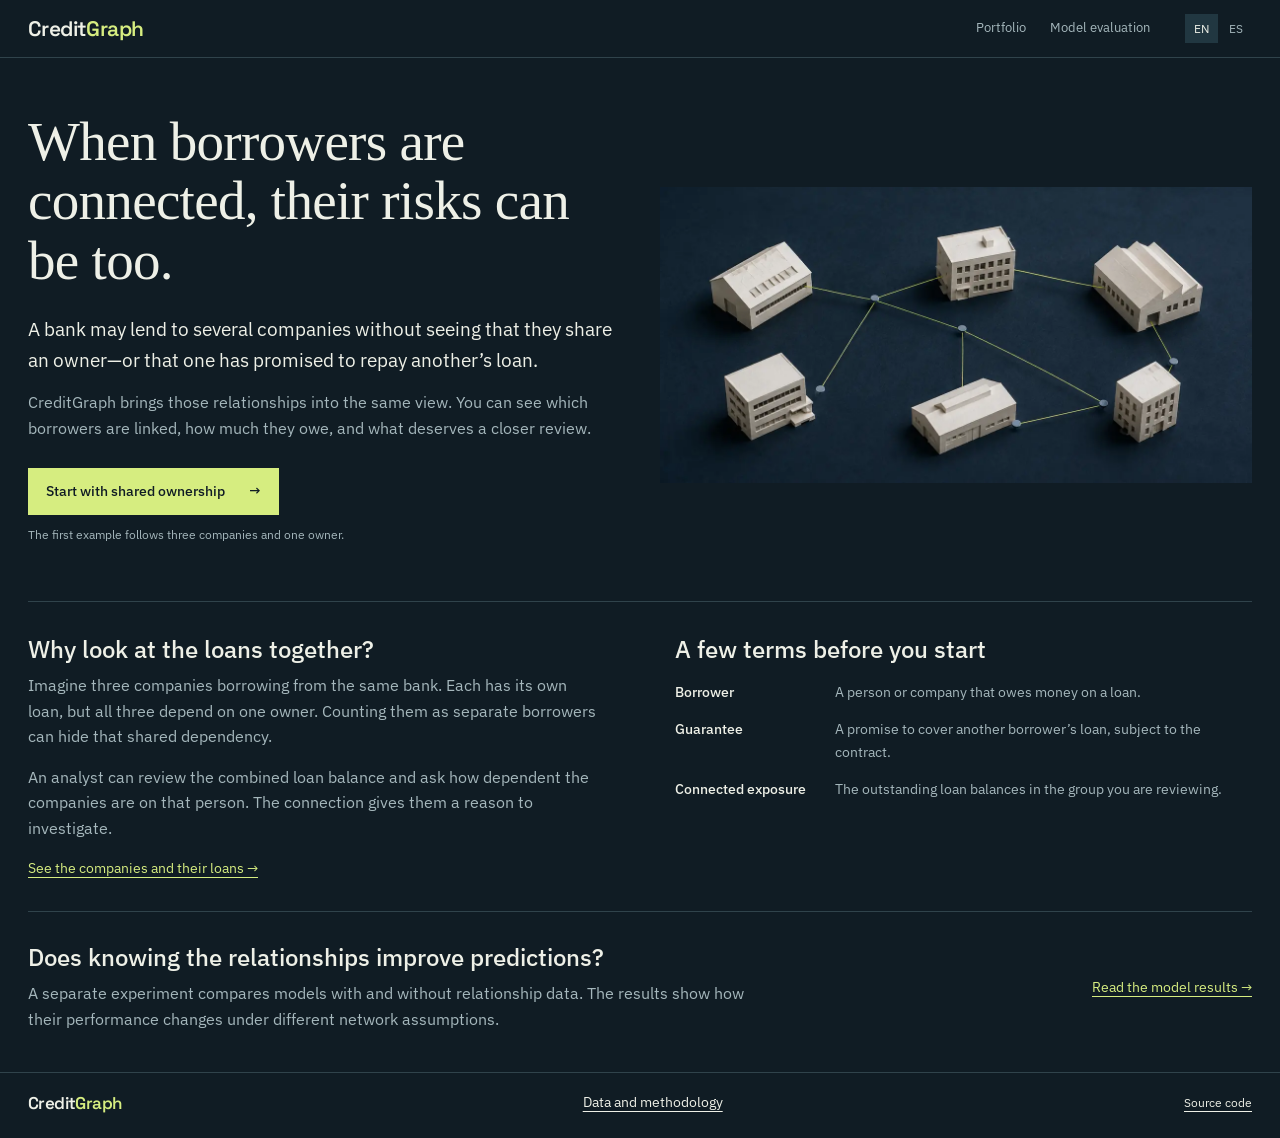
==== commit 883a5239: "Rework CreditGraph showcase and automate Pages deploy" ====
--- a/web/index.html
+++ b/web/index.html
@@ -1,1375 +1,60 @@
-<!DOCTYPE html>
-<html lang="en" id="html-root">
+<!doctype html>
+<html lang="en">
 <head>
-  <meta charset="UTF-8">
-  <meta name="viewport" content="width=device-width, initial-scale=1.0">
-  <title>CreditGraph: When SQL Isn't Enough</title>
-  <link href="https://fonts.googleapis.com/css2?family=Inter:wght@300;400;500;600;700&family=JetBrains+Mono:wght@400;500&display=swap" rel="stylesheet">
-  <script src="https://d3js.org/d3.v7.min.js"></script>
-  <style>
-    *, *::before, *::after { box-sizing: border-box; margin: 0; padding: 0; }
-
-    :root {
-      --bg: #121012;
-      --surface: #1A1714;
-      --surface-2: #241E1A;
-      --border: #3A322C;
-      --text: #ECE3D4;
-      --muted: #A89A88;
-      --dim: #7A6E5E;
-      --accent: #E0955A;
-      --green: #3FB950;
-      --amber: #D29922;
-      --red: #F85149;
-      --orange: #F0883E;
-      --purple: #BC8CFF;
-      --np: #388BFD;
-      --nc: #F0883E;
-      --nl: #3FB950;
-      --nlb: #F85149;
-      --nlw: #D29922;
-      --font: 'Inter', -apple-system, BlinkMacSystemFont, sans-serif;
-      --mono: 'JetBrains Mono', 'Fira Code', Consolas, monospace;
-      --r: 8px;
-      --rl: 12px;
-      --t: 0.3s cubic-bezier(0.4, 0, 0.2, 1);
-    }
-
-    body { font-family: var(--font); background: var(--bg); color: var(--text); line-height: 1.6; overflow-x: hidden; }
-    h1 { font-size: clamp(2rem, 5vw, 3.5rem); font-weight: 700; line-height: 1.15; letter-spacing: -0.02em; }
-    h2 { font-size: clamp(1.4rem, 2.5vw, 2rem); font-weight: 700; line-height: 1.2; }
-    h3 { font-size: 1.1rem; font-weight: 600; }
-    p { color: var(--muted); line-height: 1.75; }
-    code { font-family: var(--mono); font-size: 0.85em; background: var(--surface-2); padding: 2px 6px; border-radius: 4px; color: var(--text); }
-    .container { max-width: 1100px; margin: 0 auto; padding: 0 24px; }
-    .container-wide { max-width: 1360px; margin: 0 auto; padding: 0 24px; }
-    .section { padding: 80px 0; }
-    .accent { color: var(--accent); }
-
-    /* NAV */
-    .nav {
-      position: sticky; top: 0; z-index: 100;
-      display: flex; align-items: center; justify-content: space-between;
-      padding: 0 24px; height: 58px;
-      background: rgba(18,16,18,0.92); backdrop-filter: blur(16px);
-      border-bottom: 1px solid var(--border);
-    }
-    .nav-brand { font-weight: 700; font-size: 1rem; letter-spacing: -0.01em; }
-    .nav-brand span { color: var(--accent); }
-    .nav-right { display: flex; align-items: center; gap: 20px; }
-    .lang-toggle { display: flex; background: var(--surface-2); border-radius: 8px; padding: 3px; border: 1px solid var(--border); }
-    .lang-btn {
-      padding: 5px 14px; border-radius: 5px; border: none; cursor: pointer;
-      font-family: var(--font); font-size: 0.78rem; font-weight: 500;
-      color: var(--muted); background: transparent; transition: var(--t);
-    }
-    .lang-btn.active { background: var(--surface); color: var(--text); box-shadow: 0 1px 3px rgba(0,0,0,0.4); }
-
-    /* HERO */
-    .hero { padding: 96px 0 80px; }
-    .hero-eyebrow {
-      display: inline-flex; align-items: center; gap: 8px;
-      font-size: 0.72rem; font-weight: 600; letter-spacing: 0.12em; text-transform: uppercase;
-      color: var(--accent); margin-bottom: 24px;
-    }
-    .hero-eyebrow::before { content: ''; display: block; width: 20px; height: 1px; background: var(--accent); }
-    .hero h1 { margin-bottom: 22px; }
-    .hero h1 em { color: var(--accent); font-style: normal; }
-    .hero-sub { max-width: 620px; font-size: 1.05rem; margin-bottom: 0; }
-
-    /* PAGE INDEX */
-    .page-index { margin-top: 36px; padding-top: 28px; border-top: 1px solid var(--border); }
-    .idx-list { list-style: none; display: flex; flex-wrap: wrap; gap: 0; }
-    .idx-item { display: flex; align-items: center; }
-    .idx-item:not(:last-child)::after { content: '/'; color: var(--border); margin: 0 14px; font-size: 0.72rem; }
-    .idx-link {
-      display: flex; align-items: center; gap: 8px;
-      font-size: 0.8rem; color: var(--muted); font-weight: 500;
-      text-decoration: none; transition: color var(--t);
-    }
-    .idx-link:hover { color: var(--accent); }
-    .idx-link:hover .idx-num { color: var(--accent); }
-    .idx-num { font-family: var(--mono); font-size: 0.68rem; color: var(--dim); }
-    @media (max-width: 600px) {
-      .idx-list { flex-direction: column; gap: 10px; }
-      .idx-item:not(:last-child)::after { display: none; }
-    }
-
-    /* SECTION SUB */
-    .section-sub { max-width: 680px; margin-top: 8px; margin-bottom: 44px; font-size: 0.97rem; }
-
-    /* CONTRAST SECTION */
-    #contrast { border-top: 1px solid var(--border); }
-    .dataset-meta { font-size: 0.78rem; color: var(--dim); font-family: var(--mono); letter-spacing: 0.02em; margin: 10px 0 32px; }
-    .contrast-grid { display: grid; grid-template-columns: 1fr 60px 1fr; gap: 24px; align-items: start; margin-top: 48px; }
-    @media (max-width: 800px) { .contrast-grid { grid-template-columns: 1fr; } }
-    .contrast-side { background: var(--surface); border-radius: var(--rl); padding: 24px; border: 1px solid var(--border); }
-    .contrast-label { font-size: 0.68rem; font-weight: 600; letter-spacing: 0.14em; text-transform: uppercase; color: var(--dim); margin-bottom: 18px; display: block; }
-    .contrast-divider { display: flex; flex-direction: column; align-items: center; justify-content: center; gap: 6px; padding-top: 80px; }
-    .divider-arrow { font-size: 1.4rem; color: var(--dim); }
-    .divider-but { font-size: 0.72rem; color: var(--dim); font-style: italic; }
-    .stat-grid { display: grid; grid-template-columns: 1fr 1fr; gap: 10px; margin-bottom: 18px; }
-    .stat-card { background: var(--surface-2); border-radius: var(--r); padding: 14px 16px; border: 1px solid var(--border); }
-    .stat-card.ok .stat-card-n { color: var(--green); }
-    .stat-card-n { font-size: 1.4rem; font-weight: 700; color: var(--text); }
-    .stat-card-label { font-size: 0.72rem; color: var(--dim); margin-top: 2px; }
-    .table-mockup { overflow-x: auto; margin: 14px 0; }
-    .table-mockup table { width: 100%; border-collapse: collapse; font-family: var(--mono); font-size: 0.75rem; }
-    .table-mockup th { padding: 6px 8px; text-align: left; color: var(--dim); font-weight: 500; border-bottom: 1px solid var(--border); }
-    .table-mockup td { padding: 6px 8px; border-bottom: 1px solid rgba(48,54,61,0.4); color: var(--muted); }
-    .table-mockup .status-ok { color: var(--green); }
-    .table-mockup .status-bad { color: var(--red); }
-    .table-mockup .row-vencido { background: rgba(248,81,73,0.06); }
-    .table-mockup .more-row td { color: var(--dim); font-style: italic; text-align: center; padding: 10px; }
-    .contrast-verdict { margin-top: 14px; font-size: 0.88rem; }
-    .contrast-verdict.warn { color: var(--amber); }
-    .mini-graph { width: 100%; max-width: 100%; margin: 8px 0; display: block; }
-
-    /* GRAPH SECTION */
-    #graph-section { background: var(--surface); border-top: 1px solid var(--border); border-bottom: 1px solid var(--border); padding: 60px 0; }
-    .graph-header { display: flex; justify-content: space-between; align-items: flex-start; gap: 20px; flex-wrap: wrap; margin-bottom: 20px; }
-    .graph-header h2 { font-size: 1.4rem; }
-    .graph-header .section-sub { margin-bottom: 0; }
-    .finding-buttons { display: flex; gap: 8px; flex-wrap: wrap; padding-top: 4px; }
-    .find-btn {
-      padding: 6px 14px; border-radius: 20px;
-      border: 1px solid var(--border); background: var(--bg);
-      color: var(--muted); font-family: var(--font); font-size: 0.78rem; font-weight: 500;
-      cursor: pointer; transition: var(--t); white-space: nowrap;
-    }
-    .find-btn:hover { border-color: var(--muted); color: var(--text); }
-    .find-btn.active-all { background: var(--surface-2); color: var(--text); border-color: var(--muted); }
-    .find-btn[data-finding="1"].active { background: rgba(56,139,253,0.15); color: #79C0FF; border-color: #388BFD; }
-    .find-btn[data-finding="2"].active { background: rgba(248,81,73,0.15); color: #F85149; border-color: #F85149; }
-    .find-btn[data-finding="3"].active { background: rgba(210,153,34,0.15); color: #D29922; border-color: #D29922; }
-    .find-btn[data-finding="4"].active { background: rgba(188,140,255,0.15); color: #BC8CFF; border-color: #BC8CFF; }
-    .reset-btn { border-color: var(--dim); }
-    .graph-container {
-      position: relative; background: var(--bg); border-radius: var(--rl);
-      border: 1px solid var(--border); overflow: hidden; height: 560px;
-    }
-    #graph-svg { width: 100%; height: 100%; }
-    .node-tooltip {
-      position: absolute; pointer-events: none;
-      background: var(--surface-2); border: 1px solid var(--border); border-radius: var(--r);
-      padding: 10px 14px; font-size: 0.8rem; max-width: 210px;
-      box-shadow: 0 8px 32px rgba(0,0,0,0.5); opacity: 0;
-      transition: opacity 0.15s; z-index: 20;
-    }
-    .tt-title { font-weight: 600; color: var(--text); margin-bottom: 5px; font-size: 0.82rem; }
-    .tt-row { display: flex; justify-content: space-between; gap: 12px; margin-top: 3px; }
-    .tt-key { color: var(--dim); font-size: 0.75rem; }
-    .tt-val { color: var(--text); font-size: 0.75rem; font-weight: 500; }
-    .tt-id { font-family: var(--mono); font-size: 0.68rem; color: var(--dim); margin-top: 6px; }
-    .graph-meta { display: flex; justify-content: space-between; align-items: center; margin-top: 14px; flex-wrap: wrap; gap: 16px; }
-    .graph-legend { display: flex; gap: 18px; flex-wrap: wrap; }
-    .link-legend { display: flex; gap: 18px; flex-wrap: wrap; }
-    .legend-item { display: flex; align-items: center; gap: 7px; font-size: 0.76rem; color: var(--muted); }
-    .legend-dot { width: 9px; height: 9px; border-radius: 50%; display: inline-block; flex-shrink: 0; }
-    .legend-dot.person { background: var(--np); }
-    .legend-dot.company { background: var(--nc); }
-    .legend-dot.loan-ok { background: var(--nl); }
-    .legend-dot.loan-bad { background: var(--nlb); }
-    .legend-dot.loan-warn { background: var(--nlw); }
-    .legend-line { width: 22px; height: 2px; display: inline-block; flex-shrink: 0; }
-    .legend-line.dashed { background: repeating-linear-gradient(to right, var(--dim) 0, var(--dim) 4px, transparent 4px, transparent 8px); }
-    .legend-line.solid-o { background: var(--orange); }
-    .legend-line.solid-b { background: var(--np); }
-    .graph-hint { font-size: 0.72rem; color: var(--dim); }
-
-    /* FINDINGS */
-    #findings { padding-bottom: 80px; }
-    .findings-grid { display: grid; grid-template-columns: 1fr 1fr; gap: 20px; margin-top: 48px; }
-    @media (max-width: 860px) { .findings-grid { grid-template-columns: 1fr; } }
-    .finding-card {
-      background: var(--surface); border: 1px solid var(--border); border-radius: var(--rl);
-      padding: 28px; display: flex; flex-direction: column; gap: 0;
-      transition: border-color var(--t), box-shadow var(--t);
-    }
-    .finding-card:hover { border-color: rgba(88,166,255,0.25); box-shadow: 0 0 0 1px rgba(88,166,255,0.08); }
-    .finding-header { display: flex; align-items: flex-start; gap: 16px; margin-bottom: 16px; }
-    .finding-num-badge {
-      font-size: 0.68rem; font-weight: 700; letter-spacing: 0.1em;
-      padding: 3px 8px; border-radius: 4px; flex-shrink: 0; margin-top: 2px;
-    }
-    .finding-num-badge.f1 { background: rgba(56,139,253,0.15); color: #79C0FF; }
-    .finding-num-badge.f2 { background: rgba(248,81,73,0.15); color: #F85149; }
-    .finding-num-badge.f3 { background: rgba(210,153,34,0.15); color: #D29922; }
-    .finding-num-badge.f4 { background: rgba(188,140,255,0.15); color: #BC8CFF; }
-    .finding-card h3 { font-size: 1.08rem; line-height: 1.3; }
-    .finding-crisis {
-      display: inline-block; font-size: 0.72rem; color: var(--amber); font-weight: 500;
-      margin-top: 4px;
-    }
-    .finding-body { display: flex; flex-direction: column; gap: 11px; }
-    .finding-body p { font-size: 0.88rem; }
-    .callout {
-      background: var(--surface-2); border-radius: var(--r); padding: 14px 16px;
-      margin-top: 8px; margin-bottom: 0;
-    }
-    .callout.danger { border-left: 3px solid var(--red); }
-    .callout.warn { border-left: 3px solid var(--amber); }
-    .callout.info { border-left: 3px solid var(--accent); }
-    .callout .big-n { display: block; font-size: 1.5rem; font-weight: 700; color: var(--text); letter-spacing: -0.02em; line-height: 1.2; }
-    .callout .big-l { font-size: 0.76rem; color: var(--muted); }
-    .reg-tag { display: inline-block; font-size: 0.68rem; padding: 2px 7px; border-radius: 3px; background: rgba(210,153,34,0.12); color: var(--amber); margin-top: 4px; }
-
-    /* CODE COMPARE */
-    .code-compare { display: grid; grid-template-columns: 1fr 1fr; gap: 10px; margin: 14px 0 4px; }
-    @media (max-width: 560px) { .code-compare { grid-template-columns: 1fr; } }
-    .code-block { background: var(--bg); border-radius: var(--r); border: 1px solid var(--border); overflow: hidden; }
-    .code-lang { font-family: var(--mono); font-size: 0.68rem; font-weight: 500; padding: 5px 12px; background: var(--surface-2); border-bottom: 1px solid var(--border); color: var(--dim); }
-    .code-lang.cypher { color: var(--accent); }
-    .code-block pre { padding: 12px; overflow-x: auto; }
-    .code-block code { background: transparent; padding: 0; font-size: 0.73rem; line-height: 1.75; }
-    /* Syntax: GitHub dark scheme */
-    .kw { color: #FF7B72; } .label { color: #79C0FF; } .rel { color: #3FB950; }
-    .prop { color: #FFA657; } .str { color: #A5D6FF; } .var { color: #E6EDF3; }
-    .fn { color: #D2A8FF; } .cm { color: #8B949E; font-style: italic; } .cm::before { content: '// '; opacity: 0.5; } .op { color: #FF7B72; }
-    .why-block {
-      font-size: 0.8rem; color: var(--muted); background: var(--surface-2);
-      border-radius: var(--r); padding: 11px 14px; border-left: 3px solid var(--border); margin-top: 4px;
-    }
-
-    /* PIPELINE */
-    #pipeline { background: var(--surface); border-top: 1px solid var(--border); border-bottom: 1px solid var(--border); padding: 52px 0; }
-    .pipeline-grid {
-      display: grid; grid-template-columns: repeat(4, 1fr);
-      background: var(--border); gap: 1px;
-      border: 1px solid var(--border); border-radius: var(--r); overflow: hidden;
-      margin-top: 28px;
-    }
-    @media (max-width: 700px) { .pipeline-grid { grid-template-columns: repeat(2, 1fr); } }
-    .pipe-step { background: var(--bg); padding: 14px 15px; }
-    .pipe-num { font-family: var(--mono); font-size: 0.65rem; color: var(--accent); font-weight: 700; margin-bottom: 4px; }
-    .pipe-name { font-family: var(--mono); font-size: 0.72rem; font-weight: 600; color: var(--text); margin-bottom: 4px; word-break: break-word; }
-    .pipe-detail { font-size: 0.69rem; color: var(--muted); line-height: 1.45; }
-    .pipe-source { display: inline-block; font-size: 0.63rem; margin-top: 6px; padding: 2px 6px; border-radius: 3px; background: rgba(224,149,90,0.12); color: var(--accent); }
-
-    /* HONEST */
-    #honest { padding: 80px 0; }
-    .honest-grid { display: grid; grid-template-columns: 1fr 1fr; gap: 40px; margin-top: 44px; }
-    @media (max-width: 700px) { .honest-grid { grid-template-columns: 1fr; } }
-    .honest-col h3 { font-size: 0.8rem; font-weight: 600; text-transform: uppercase; letter-spacing: 0.08em; margin-bottom: 16px; padding-bottom: 10px; border-bottom: 1px solid var(--border); }
-    .honest-col h3.yes { color: var(--green); }
-    .honest-col h3.no { color: var(--red); }
-    .honest-list { list-style: none; display: flex; flex-direction: column; gap: 9px; }
-    .honest-list li { font-size: 0.86rem; color: var(--muted); padding-left: 18px; position: relative; line-height: 1.55; }
-    .honest-list li::before { content: '—'; position: absolute; left: 0; color: var(--dim); }
-    .honest-note { margin-top: 20px; font-size: 0.83rem; color: var(--dim); font-style: italic; line-height: 1.6; }
-
-    /* FOOTER */
-    .footer { padding: 36px 0; border-top: 1px solid var(--border); }
-    .footer-content { display: flex; justify-content: space-between; align-items: center; gap: 20px; flex-wrap: wrap; }
-    .footer-left { display: flex; flex-direction: column; gap: 4px; }
-    .footer-title { font-weight: 700; font-size: 0.95rem; }
-    .footer-sub { font-size: 0.76rem; color: var(--dim); }
-    .footer-stack { display: flex; gap: 7px; flex-wrap: wrap; }
-    .stack-tag { font-size: 0.72rem; padding: 3px 9px; background: var(--surface-2); border-radius: 4px; border: 1px solid var(--border); color: var(--muted); }
-    .footer-link { font-size: 0.76rem; color: var(--accent); text-decoration: none; }
-    .footer-link:hover { text-decoration: underline; }
-
-    /* SCROLLBAR */
-    ::-webkit-scrollbar { width: 6px; height: 6px; }
-    ::-webkit-scrollbar-track { background: transparent; }
-    ::-webkit-scrollbar-thumb { background: var(--border); border-radius: 3px; }
-
-    /* UTILS */
-    .divider { border: none; border-top: 1px solid var(--border); margin: 0; }
-    .mt-24 { margin-top: 24px; }
-
-    /* Highlight finding card on selection */
-    .finding-card.highlighted { border-color: rgba(88,166,255,0.35); }
-    .finding-card.f1.highlighted { border-color: rgba(56,139,253,0.4); }
-    .finding-card.f2.highlighted { border-color: rgba(248,81,73,0.4); }
-    .finding-card.f3.highlighted { border-color: rgba(210,153,34,0.4); }
-    .finding-card.f4.highlighted { border-color: rgba(188,140,255,0.4); }
-  </style>
+<meta charset="utf-8">
+<meta name="viewport" content="width=device-width, initial-scale=1">
+<meta name="description" content="Understand how shared owners and guarantees connect borrowers, then explore their loans with CreditGraph.">
+<title>CreditGraph · Understanding connected borrowers</title>
+<link rel="icon" href="data:image/svg+xml,%3Csvg xmlns='http://www.w3.org/2000/svg' viewBox='0 0 32 32'%3E%3Crect width='32' height='32' rx='7' fill='%23101c24'/%3E%3Cpath d='M8 10L24 16L8 24Z' fill='none' stroke='%23d6ed80' stroke-width='2'/%3E%3C/svg%3E">
+<link rel="stylesheet" href="styles.css">
+<script defer src="home.js"></script>
 </head>
 <body>
-
-  <!-- NAV -->
-  <nav class="nav">
-    <div class="nav-brand">Credit<span>Graph</span></div>
-    <div class="nav-right">
-      <div class="lang-toggle" role="group" aria-label="Language">
-        <button class="lang-btn active" id="btn-en" onclick="setLang('en')">EN</button>
-        <button class="lang-btn" id="btn-es" onclick="setLang('es')">ES</button>
-      </div>
-    </div>
-  </nav>
-
-  <!-- HERO -->
-  <section class="hero">
-    <div class="container">
-      <div class="hero-eyebrow" data-i18n="hero_eyebrow">Portfolio Project</div>
-      <h1 data-i18n-html="hero_h1">SQL sees rows.<br>Graphs see <em>risk</em>.</h1>
-
-      <p class="hero-sub" data-i18n="hero_sub">A Mexican bank's loan book is a table. Each row is a borrower, an amount, a status. The rows don't know about each other. The borrowers do. They guarantee each other's loans, sit on each other's boards, own pieces of the same companies. This page walks through four risks that are invisible in the table and obvious in the graph.</p>
-
-      <nav class="page-index" aria-label="Page sections">
-        <ol class="idx-list">
-          <li class="idx-item"><a href="#contrast" class="idx-link"><span class="idx-num">01</span><span data-i18n="idx_contrast">What the table reports</span></a></li>
-          <li class="idx-item"><a href="#findings" class="idx-link"><span class="idx-num">02</span><span data-i18n="idx_findings">Four findings</span></a></li>
-          <li class="idx-item"><a href="#pipeline" class="idx-link"><span class="idx-num">03</span><span data-i18n="idx_pipeline">The pipeline</span></a></li>
-          <li class="idx-item"><a href="#honest" class="idx-link"><span class="idx-num">04</span><span data-i18n="idx_honest">Scope &amp; limitations</span></a></li>
-          <li class="idx-item"><a href="#graph-section" class="idx-link"><span class="idx-num">05</span><span data-i18n="idx_graph">Explore the graph</span></a></li>
-        </ol>
-      </nav>
-    </div>
-  </section>
-
-  <!-- CONTRAST -->
-  <section class="section" id="contrast">
-    <div class="container">
-      <h2 data-i18n="contrast_title">Step 1: What the flat table reports</h2>
-      <p class="dataset-meta" data-i18n="dataset_meta">Dataset: 853 nodes, 726 edges, $200M MXN tracked, 4 structural findings. Live in Neo4J AuraDB.</p>
-      <p class="section-sub" data-i18n="contrast_sub">This is the view a risk analyst opens every morning: 458 loans, a healthy headline NPL, five sectors. Everything an aggregate can tell you is here. What it can't tell you is who is connected to whom.</p>
-
-      <div class="contrast-grid">
-        <!-- LEFT: SQL VIEW -->
-        <div class="contrast-side">
-          <span class="contrast-label" data-i18n="contrast_sql_label">SQL View: What the analyst reports</span>
-          <div class="stat-grid">
-            <div class="stat-card">
-              <div class="stat-card-n">458</div>
-              <div class="stat-card-label">Total loans</div>
-            </div>
-            <div class="stat-card">
-              <div class="stat-card-n">$200M</div>
-              <div class="stat-card-label">Exposure (MXN)</div>
-            </div>
-            <div class="stat-card ok">
-              <div class="stat-card-n">7.9%</div>
-              <div class="stat-card-label">NPL ratio</div>
-            </div>
-            <div class="stat-card">
-              <div class="stat-card-n">5</div>
-              <div class="stat-card-label">Sectors ("diversified")</div>
-            </div>
-          </div>
-          <div class="table-mockup">
-            <table>
-              <thead>
-                <tr><th>loan_id</th><th>client</th><th>balance</th><th>status</th><th>score</th></tr>
-              </thead>
-              <tbody>
-                <tr><td>PRE-00313</td><td>CLI-00010</td><td>$87,200</td><td class="status-ok">ACTIVO</td><td>725.8</td></tr>
-                <tr><td>PRE-00127</td><td>CLI-00011</td><td>$132,511</td><td class="status-ok">ACTIVO</td><td>798.2</td></tr>
-                <tr class="row-vencido"><td>PRE-00254</td><td>CLI-00012</td><td>$132,511</td><td class="status-bad">VENCIDO</td><td>649.6</td></tr>
-                <tr><td>PRE-00087</td><td>CLI-00020</td><td>$50,922</td><td class="status-ok">ACTIVO</td><td>710.1</td></tr>
-                <tr><td>PRE-00308</td><td>CLI-00021</td><td>$9,200</td><td class="status-ok">ACTIVO</td><td>695.3</td></tr>
-                <tr class="more-row"><td colspan="5">... 453 more rows</td></tr>
-              </tbody>
-            </table>
-          </div>
-          <p class="contrast-verdict" data-i18n="contrast_verdict_sql">Looks like a healthy portfolio. One past-due loan in five shown. Nothing unusual.</p>
-        </div>
-
-        <!-- DIVIDER -->
-        <div class="contrast-divider">
-          <span class="divider-arrow">&#8594;</span>
-          <span class="divider-but" data-i18n="divider_but">but</span>
-        </div>
-
-        <!-- RIGHT: GRAPH VIEW -->
-        <div class="contrast-side">
-          <span class="contrast-label" data-i18n="contrast_graph_label">Graph View: What the first 3 rows actually look like</span>
-
-          <svg class="mini-graph" viewBox="0 0 320 210" xmlns="http://www.w3.org/2000/svg">
-            <defs>
-              <marker id="arrowO" markerWidth="8" markerHeight="8" refX="6" refY="3" orient="auto">
-                <path d="M0,0 L0,6 L8,3 z" fill="#F0883E"/>
-              </marker>
-              <marker id="arrowR" markerWidth="8" markerHeight="8" refX="6" refY="3" orient="auto">
-                <path d="M0,0 L0,6 L8,3 z" fill="#F85149"/>
-              </marker>
-              <filter id="mg-glow">
-                <feGaussianBlur stdDeviation="2.5" result="blur"/>
-                <feMerge><feMergeNode in="blur"/><feMergeNode in="SourceGraphic"/></feMerge>
-              </filter>
-            </defs>
-
-            <!-- LOAN 313 (Homero's own loan, ACTIVO) -->
-            <rect x="7" y="156" width="68" height="22" rx="4" fill="#3FB950" opacity="0.75"/>
-            <text x="41" y="171" text-anchor="middle" fill="white" font-size="8" font-family="Inter, sans-serif">#313 ACTIVO</text>
-
-            <!-- HOMERO (person, good score) -->
-            <circle cx="56" cy="91" r="22" fill="#388BFD" filter="url(#mg-glow)" opacity="0.9"/>
-            <text x="56" y="87" text-anchor="middle" fill="white" font-size="7.5" font-family="Inter, sans-serif">score</text>
-            <text x="56" y="99" text-anchor="middle" fill="white" font-size="9.5" font-weight="bold" font-family="Inter, sans-serif">725</text>
-            <text x="56" y="68" text-anchor="middle" fill="#A89A88" font-size="8.5" font-family="Inter, sans-serif">Homero A.</text>
-
-            <!-- Edge: Homero owns Loan 313 (dashed green, gentle curve) -->
-            <path d="M 49 112 Q 36 130 39 156" stroke="#3FB950" stroke-width="1.5" stroke-dasharray="4,2" fill="none" opacity="0.5"/>
-
-            <!-- LOAN 127 (shared loan, ACTIVO) -->
-            <rect x="134" y="27" width="68" height="22" rx="4" fill="#3FB950" opacity="0.75"/>
-            <text x="168" y="42" text-anchor="middle" fill="white" font-size="8" font-family="Inter, sans-serif">#127 ACTIVO</text>
-
-            <!-- Edge: Homero GARANTIZA Loan 127 (orange arrow, softer curve) -->
-            <path d="M 75 82 Q 107 54 134 40" stroke="#F0883E" stroke-width="2" fill="none" marker-end="url(#arrowO)"/>
-            <text x="100" y="56" text-anchor="middle" fill="#F0883E" font-size="7.5" font-family="Inter, sans-serif" transform="rotate(-24, 100, 56)">GARANTIZA</text>
-
-            <!-- MANUEL (person, good score) -->
-            <circle cx="166" cy="119" r="22" fill="#388BFD" opacity="0.9"/>
-            <text x="166" y="115" text-anchor="middle" fill="white" font-size="7.5" font-family="Inter, sans-serif">score</text>
-            <text x="166" y="127" text-anchor="middle" fill="white" font-size="9.5" font-weight="bold" font-family="Inter, sans-serif">798</text>
-            <text x="166" y="96" text-anchor="middle" fill="#A89A88" font-size="8.5" font-family="Inter, sans-serif">Manuel M.</text>
-
-            <!-- Edge: Manuel owns Loan 127 (dashed green, gentle curve right) -->
-            <path d="M 166 97 Q 173 73 168 49" stroke="#3FB950" stroke-width="1.5" stroke-dasharray="4,2" fill="none" opacity="0.5"/>
-
-            <!-- LOAN 254 (VENCIDO — red!) -->
-            <rect x="246" y="29" width="68" height="22" rx="4" fill="#F85149" opacity="0.9" filter="url(#mg-glow)"/>
-            <text x="280" y="44" text-anchor="middle" fill="white" font-size="8" font-family="Inter, sans-serif">#254 VENCIDO</text>
-
-            <!-- Edge: Manuel GARANTIZA Loan 254 (red arrow, softer curve) -->
-            <path d="M 184 109 Q 226 76 246 42" stroke="#F85149" stroke-width="2" fill="none" marker-end="url(#arrowR)"/>
-            <text x="222" y="71" text-anchor="middle" fill="#F85149" font-size="7.5" font-family="Inter, sans-serif" transform="rotate(-42, 222, 71)">GARANTIZA</text>
-
-            <!-- CECILIA (person, lower score, dim = defaulted borrower) -->
-            <circle cx="280" cy="117" r="22" fill="#388BFD" opacity="0.35"/>
-            <text x="280" y="113" text-anchor="middle" fill="white" font-size="7.5" font-family="Inter, sans-serif">score</text>
-            <text x="280" y="125" text-anchor="middle" fill="white" font-size="9.5" font-weight="bold" font-family="Inter, sans-serif">649</text>
-            <text x="280" y="94" text-anchor="middle" fill="#A89A88" font-size="8.5" font-family="Inter, sans-serif">Cecilia G.</text>
-
-            <!-- Edge: Cecilia owns Loan 254 (dashed red, gentle curve left) -->
-            <path d="M 280 95 Q 273 72 279 50" stroke="#F85149" stroke-width="1.5" stroke-dasharray="4,2" fill="none" opacity="0.6"/>
-
-            <!-- 45 days label -->
-            <text x="281" y="188" text-anchor="middle" fill="#F85149" font-size="8" font-family="Inter, sans-serif">45 days past due</text>
-            <path d="M 281 160 Q 283 169 281 178" stroke="#F85149" stroke-width="1" fill="none" opacity="0.5"/>
-            <circle cx="281" cy="160" r="2" fill="#F85149"/>
-          </svg>
-
-          <p class="contrast-verdict warn" data-i18n="contrast_verdict_graph">
-            Homero has a score of 725 and looks fine. But he guarantees Manuel's loan. Manuel guarantees Cecilia's loan. Cecilia's loan is 45 days past due. Homero's score never saw this coming.
-          </p>
-        </div>
-      </div>
-    </div>
-  </section>
-
-  <!-- 4 FINDINGS -->
-  <section class="section" id="findings">
-    <div class="container">
-      <h2 data-i18n="findings_title">The 4 findings SQL can't see</h2>
-      <p class="section-sub" data-i18n="findings_sub">Four questions a loan table cannot answer. Not because SQL is broken. Because the questions are about connections, and a flat table has no language for them.</p>
-
-      <div class="findings-grid">
-
-        <!-- FINDING 1 -->
-        <div class="finding-card f1" id="fc1">
-          <div class="finding-header">
-            <span class="finding-num-badge f1">01</span>
-            <div>
-              <h3 data-i18n="f1_title">The safe client who isn't safe</h3>
-              <span class="finding-crisis" data-i18n="f1_crisis">AIG parallel: guarantee chains on CDO tranches</span>
-            </div>
-          </div>
-
-          <div class="finding-body">
-            <p data-i18n="f1_p1">Homero Aguayo has a bureau score of 725. Well above the threshold. His own loan is current, no past-due days. Every standard metric says he's fine.</p>
-            <p data-i18n="f1_p2">The graph says: Homero guarantees Manuel's loan. Manuel guarantees Cecilia's loan. Cecilia's loan is 45 days past due.</p>
-            <p data-i18n="f1_p3">If Cecilia can't pay, Manuel is liable. If Manuel can't cover it, Homero is liable. His credit score was answering a different question: one about Homero in isolation, not Homero in context.</p>
-            <p data-i18n="f1_p4">In 2008, AIG's guarantee chains on CDO tranches worked exactly this way. The depth of exposure was unknowable until the underlying asset failed.</p>
-            <div class="code-compare">
-              <div class="code-block">
-                <div class="code-lang">SQL: requires depth known at write time</div>
-                <pre><code><span class="cm">hop count hardcoded when query is written</span>
-<span class="cm">chain 3 hops long? this query doesn't exist</span>
-<span class="kw">SELECT</span> c.id_cliente, c.score_buro
-<span class="kw">FROM</span> clientes c
-<span class="kw">JOIN</span> garantias g1 <span class="kw">ON</span> c.id_cliente = g1.id_garante
-<span class="kw">JOIN</span> prestamos p1 <span class="kw">ON</span> g1.id_prestamo = p1.id_prestamo
-<span class="kw">JOIN</span> clientes c2 <span class="kw">ON</span> p1.id_titular = c2.id_cliente
-<span class="kw">JOIN</span> garantias g2 <span class="kw">ON</span> c2.id_cliente = g2.id_garante
-<span class="kw">JOIN</span> prestamos p2 <span class="kw">ON</span> g2.id_prestamo = p2.id_prestamo
-<span class="kw">WHERE</span> p2.estatus = <span class="str">'VENCIDO'</span></code></pre>
-              </div>
-              <div class="code-block">
-                <div class="code-lang cypher">Cypher: depth is runtime</div>
-                <pre><code><span class="kw">MATCH</span> (<span class="var">a</span>:<span class="label">ClienteIndividual</span> {
-  <span class="prop">id_cliente</span>: <span class="str">'CLI-00010'</span>
-})-[:<span class="rel">GARANTIZA</span>]-&gt;(<span class="var">p1</span>)
-  &lt;-[:<span class="rel">TIENE_PRESTAMO</span>]-(<span class="var">b</span>)
-  -[:<span class="rel">GARANTIZA</span>]-&gt;(<span class="var">p2</span>)
-  &lt;-[:<span class="rel">TIENE_PRESTAMO</span>]-(<span class="var">c</span>)
-<span class="kw">WHERE</span> <span class="var">p2</span>.<span class="prop">estatus</span> = <span class="str">'VENCIDO'</span>
-<span class="kw">RETURN</span>
-  <span class="var">a</span>.<span class="prop">score_buro</span> <span class="kw">AS</span> guarantor_score,
-  <span class="var">p2</span>.<span class="prop">saldo_vigente_mxn</span> <span class="kw">AS</span> exposure,
-  <span class="var">p2</span>.<span class="prop">dias_mora</span></code></pre>
-              </div>
-            </div>
-            <div class="why-block" data-i18n-html="f1_why">Variable-depth traversal (<code>*1..N</code>) is native in Cypher. SQL requires one JOIN per hop, and the hop count must be decided when writing the query, before you know how deep the exposure actually goes.</div>
-            <div class="callout info">
-              <span class="big-n">$132,511 MXN</span>
-              <span class="big-l" data-i18n="f1_callout">hidden exposure two hops from a client scored 725. invisible in any loan table</span>
-            </div>
-          </div>
-        </div>
-
-        <!-- FINDING 2 -->
-        <div class="finding-card f2" id="fc2">
-          <div class="finding-header">
-            <span class="finding-num-badge f2">02</span>
-            <div>
-              <h3 data-i18n="f2_title">Coverage that doesn't exist</h3>
-              <span class="finding-crisis" data-i18n="f2_crisis">AIG parallel: insured tranches AIG had also insured</span>
-            </div>
-          </div>
-
-          <div class="finding-body">
-            <p data-i18n="f2_p1">Three borrowers guarantee each other's loans in a closed loop: A guarantees B's loan, B guarantees C's loan, C guarantees A's loan.</p>
-            <p data-i18n="f2_p2">A risk system checking "does this loan have a guarantor?" returns YES for all three. They look fully covered.</p>
-            <p data-i18n="f2_p3">But the coverage is fiction. If any one of them can't pay, the guarantee activates for someone already exposed to the same failure. Nobody outside the loop is backing anything.</p>
-            <p data-i18n="f2_p4">This is a regulatory violation. CNBV Circular 3/2012 prohibits guarantee structures where coverage is fictitious due to circular dependency.</p>
-            <div class="code-compare">
-              <div class="code-block">
-                <div class="code-lang">SQL: recursive CTE (breaks in practice)</div>
-                <pre><code><span class="cm">postgres only. MySQL breaks here.</span>
-<span class="cm">no cycle guard: stack overflow on real data</span>
-<span class="cm">you still don't know what the exposure is</span>
-<span class="kw">WITH RECURSIVE</span> chain <span class="kw">AS</span> (
-  <span class="kw">SELECT</span> g.id_garante,
-         <span class="fn">ARRAY</span>[g.id_garante] <span class="kw">AS</span> visited
-  <span class="kw">FROM</span> garantias g
-  <span class="kw">UNION ALL</span>
-  <span class="kw">SELECT</span> g2.id_garante,
-         visited || g2.id_garante
-  <span class="kw">FROM</span> garantias g2, chain
-  <span class="kw">WHERE NOT</span> g2.id_garante = <span class="fn">ANY</span>(visited)
-)
-<span class="cm">found the cycle. now what?</span>
-<span class="cm">loan balances are in another table. start over.</span></code></pre>
-              </div>
-              <div class="code-block">
-                <div class="code-lang cypher">Cypher: one pattern</div>
-                <pre><code><span class="kw">MATCH</span> (<span class="var">c1</span>)-[:<span class="rel">GARANTIZA</span>]-&gt;(<span class="var">p1</span>)
-  &lt;-[:<span class="rel">TIENE_PRESTAMO</span>]-(<span class="var">c2</span>)
-  -[:<span class="rel">GARANTIZA</span>]-&gt;(<span class="var">p2</span>)
-  &lt;-[:<span class="rel">TIENE_PRESTAMO</span>]-(<span class="var">c3</span>)
-  -[:<span class="rel">GARANTIZA</span>]-&gt;(<span class="var">p3</span>)
-  &lt;-[:<span class="rel">TIENE_PRESTAMO</span>]-(<span class="var">c1</span>)
-<span class="kw">WHERE</span> <span class="var">c1</span> <span class="op">&lt;&gt;</span> <span class="var">c2</span>
-  <span class="kw">AND</span> <span class="var">c2</span> <span class="op">&lt;&gt;</span> <span class="var">c3</span>
-  <span class="kw">AND</span> <span class="var">c1</span> <span class="op">&lt;&gt;</span> <span class="var">c3</span>
-<span class="kw">RETURN</span> <span class="var">c1</span>, <span class="var">c2</span>, <span class="var">c3</span>,
-  <span class="var">p1</span>.<span class="prop">saldo_vigente_mxn</span>,
-  <span class="var">p2</span>.<span class="prop">saldo_vigente_mxn</span>,
-  <span class="var">p3</span>.<span class="prop">saldo_vigente_mxn</span></code></pre>
-              </div>
-            </div>
-            <div class="why-block" data-i18n="f2_why">A cycle is a structural pattern in Cypher: the path ends at the same node it started. No visited-array tracking needed. SQL recursive CTEs approach this problem from the opposite direction and require explicit cycle-checking at each step.</div>
-            <span class="reg-tag" data-i18n="f2_reg">CNBV Circular 3/2012 violation</span>
-            <div class="callout danger">
-              <span class="big-n">$110,975 MXN</span>
-              <span class="big-l" data-i18n="f2_callout">reported as 100% guaranteed. actual external coverage: 0%</span>
-            </div>
-          </div>
-        </div>
-
-        <!-- FINDING 3 -->
-        <div class="finding-card f3" id="fc3">
-          <div class="finding-header">
-            <span class="finding-num-badge f3">03</span>
-            <div>
-              <h3 data-i18n="f3_title">One company falls. Five people follow.</h3>
-              <span class="finding-crisis" data-i18n="f3_crisis">Bear Stearns parallel: most interconnected, not largest</span>
-            </div>
-          </div>
-
-          <div class="finding-body">
-            <p data-i18n="f3_p1">HARI MASA SA DE CV is under restructuring. In the loan table, that's one row. In the graph, it's a hub.</p>
-            <p data-i18n="f3_p2">Five shareholders have personal loans with the same bank. Two cross-guarantee each other's personal loans. If HARI MASA collapses, all five lose their equity stake simultaneously. The two cross-guarantors are doubly exposed.</p>
-            <p data-i18n="f3_p3">SQL sees five independent borrowers. The graph sees one interconnected risk cluster where the company's failure is a single correlated event affecting all five at once.</p>
-            <p data-i18n="f3_p4">Bear Stearns in 2008 wasn't the largest bank. It was the most interconnected. Size doesn't predict damage. Topology does.</p>
-            <div class="code-compare">
-              <div class="code-block">
-                <div class="code-lang">SQL: 3 JOINs, static fan-out</div>
-                <pre><code><span class="cm">table names baked in, not discoverable</span>
-<span class="cm">"all connected entities" has no SQL equivalent</span>
-<span class="kw">SELECT</span> c.nombre, p.saldo_vigente_mxn
-<span class="kw">FROM</span> empresas e
-<span class="kw">JOIN</span> accionistas a
-  <span class="kw">ON</span> e.id_empresa = a.id_empresa
-<span class="kw">JOIN</span> clientes c
-  <span class="kw">ON</span> a.id_cliente = c.id_cliente
-<span class="kw">LEFT JOIN</span> prestamos p
-  <span class="kw">ON</span> c.id_cliente = p.id_titular
-<span class="kw">LEFT JOIN</span> garantias g
-  <span class="kw">ON</span> c.id_cliente = g.id_garante
-<span class="kw">WHERE</span> e.id_empresa = <span class="str">'EMP-00031'</span></code></pre>
-              </div>
-              <div class="code-block">
-                <div class="code-lang cypher">Cypher</div>
-                <pre><code><span class="kw">MATCH</span> (<span class="var">e</span>:<span class="label">Empresa</span> {
-  <span class="prop">id_empresa</span>: <span class="str">'EMP-00031'</span>
-})&lt;-[:<span class="rel">ES_ACCIONISTA_DE</span>|<span class="rel">ES_DIRECTOR_DE</span>]-(<span class="var">c</span>)
-<span class="kw">OPTIONAL MATCH</span> (<span class="var">c</span>)-[:<span class="rel">TIENE_PRESTAMO</span>]-&gt;(<span class="var">p</span>)
-<span class="kw">OPTIONAL MATCH</span> (<span class="var">c</span>)-[:<span class="rel">GARANTIZA</span>]-&gt;(<span class="var">g</span>)
-<span class="kw">RETURN</span>
-  <span class="var">c</span>.<span class="prop">nombre_completo</span>,
-  <span class="fn">sum</span>(<span class="var">p</span>.<span class="prop">saldo_vigente_mxn</span>) <span class="kw">AS</span> personal,
-  <span class="fn">sum</span>(<span class="var">g</span>.<span class="prop">saldo_vigente_mxn</span>) <span class="kw">AS</span> guaranteed</code></pre>
-              </div>
-            </div>
-            <div class="why-block" data-i18n="f3_why">OPTIONAL MATCH fan-out in Cypher naturally discovers all connected entities regardless of how many there are. SQL must specify relationship types and table names before execution. The traversal structure is static, not dynamic.</div>
-            <div class="callout warn">
-              <span class="big-n">$4,954,280 MXN</span>
-              <span class="big-l" data-i18n="f3_callout">guarantee exposure correlated through one restructured company's 5 shareholders</span>
-            </div>
-          </div>
-        </div>
-
-        <!-- FINDING 4 -->
-        <div class="finding-card f4" id="fc4">
-          <div class="finding-header">
-            <span class="finding-num-badge f4">04</span>
-            <div>
-              <h3 data-i18n="f4_title">Four companies that are really one risk</h3>
-              <span class="finding-crisis" data-i18n="f4_crisis">Lehman parallel: 7,000 entities, one control group</span>
-            </div>
-          </div>
-
-          <div class="finding-body">
-            <p data-i18n="f4_p1">Emilio Maldonado appears in four separate loan files as a controlling shareholder. The portfolio report shows exposure spread across four companies in three sectors. It looks diversified.</p>
-            <p data-i18n="f4_p2">The graph shows: it's one person. Score 583. Personal income $18,784 MXN/month. If he has a legal problem, a health crisis, or makes one bad strategic decision, all four companies lose their key decision-maker at the same moment.</p>
-            <p data-i18n="f4_p3">Entity-level diversification is an illusion when control is concentrated. SQL sees four borrowers. The graph sees one person.</p>
-            <p data-i18n="f4_p4">Lehman Brothers had 7,000 legal entities across 40 countries. The portfolio looked diversified. When the parent failed, all 7,000 failed at once. This is why the G20 mandated the creation of GLEIF in 2011.</p>
-            <div class="code-compare">
-              <div class="code-block">
-                <div class="code-lang">SQL: self-join to find shared director</div>
-                <pre><code><span class="cm">finds the count. not the exposure.</span>
-<span class="cm">two more JOINs for that. which you haven't written.</span>
-<span class="kw">SELECT</span> a1.id_cliente,
-  <span class="fn">COUNT</span>(<span class="op">DISTINCT</span> a1.id_empresa) <span class="kw">AS</span> n
-<span class="kw">FROM</span> accionistas a1
-<span class="kw">JOIN</span> accionistas a2
-  <span class="kw">ON</span> a1.id_cliente = a2.id_cliente
-  <span class="kw">AND</span> a1.id_empresa <span class="op">&lt;&gt;</span> a2.id_empresa
-<span class="kw">GROUP BY</span> a1.id_cliente
-<span class="kw">HAVING COUNT</span>(<span class="op">DISTINCT</span> a1.id_empresa) &gt;= 2
-<span class="cm">still 2 JOINs short of knowing the actual risk</span></code></pre>
-              </div>
-              <div class="code-block">
-                <div class="code-lang cypher">Cypher: pattern is the query</div>
-                <pre><code><span class="kw">MATCH</span> (<span class="var">c</span>:<span class="label">ClienteIndividual</span>)
-  -[:<span class="rel">ES_ACCIONISTA_DE</span>|<span class="rel">ES_DIRECTOR_DE</span>]-&gt;(<span class="var">e</span>)
-<span class="kw">WITH</span> <span class="var">c</span>, <span class="fn">count</span>(<span class="var">e</span>) <span class="kw">AS</span> n
-<span class="kw">WHERE</span> n &gt;= 2
-<span class="kw">MATCH</span> (<span class="var">c</span>)-[:<span class="rel">ES_ACCIONISTA_DE</span>]-&gt;(<span class="var">e2</span>)
-  -[:<span class="rel">TIENE_PRESTAMO</span>]-&gt;(<span class="var">p</span>)
-<span class="kw">RETURN</span>
-  <span class="var">c</span>.<span class="prop">nombre_completo</span>, n,
-  <span class="fn">sum</span>(<span class="var">p</span>.<span class="prop">saldo_vigente_mxn</span>)
-    <span class="kw">AS</span> true_concentration
-<span class="kw">ORDER BY</span> true_concentration <span class="kw">DESC</span></code></pre>
-              </div>
-            </div>
-            <div class="why-block" data-i18n="f4_why">Shared-controller detection in SQL requires a self-join on the relationship table, then additional joins to aggregate exposure. In Cypher, "find persons connected to multiple companies" is a structural pattern: the relationship is first-class, not a derived fact from table joins. Mexican regulation requires this under CNBV Circular Única de Bancos, Article 73 (personas relacionadas).</div>
-            <div class="callout danger">
-              <span class="big-n">$7,163,560 MXN</span>
-              <span class="big-l" data-i18n="f4_callout">true single-person concentration. SQL reports 4 separate borrowers across 3 sectors</span>
-            </div>
-          </div>
-        </div>
-
-      </div><!-- .findings-grid -->
-    </div>
-  </section>
-
-  <!-- PIPELINE -->
-  <section id="pipeline">
-    <div class="container">
-      <h2 data-i18n="pipeline_title">The pipeline: 8 scripts, sequential</h2>
-      <p class="section-sub" data-i18n="pipeline_sub">No orchestrator. Each script reads the output of the previous one. Real data sources for ownership topology, synthetic credit layer calibrated to CNBV benchmarks.</p>
-      <div class="pipeline-grid">
-        <div class="pipe-step">
-          <div class="pipe-num">00</div>
-          <div class="pipe-name">acquire_gleif.py</div>
-          <div class="pipe-detail">7,015 MX LEI entities + 287 parent-child edges</div>
-          <span class="pipe-source">GLEIF API (live)</span>
-        </div>
-        <div class="pipe-step">
-          <div class="pipe-num">01</div>
-          <div class="pipe-name">acquire_psc.py</div>
-          <div class="pipe-detail">600 UK PSC controllers + 3,935 ownership edges</div>
-          <span class="pipe-source">BODS Datasette</span>
-        </div>
-        <div class="pipe-step">
-          <div class="pipe-num">02</div>
-          <div class="pipe-name">extract_subgraph.py</div>
-          <div class="pipe-detail">NetworkX components → 300 persons, 366 companies</div>
-          <span class="pipe-source">NetworkX</span>
-        </div>
-        <div class="pipe-step">
-          <div class="pipe-num">03</div>
-          <div class="pipe-name">map_to_creditgraph.py</div>
-          <div class="pipe-detail">Faker MX + lognormal amounts + 4% NPL calibration</div>
-          <span class="pipe-source">Synthetic</span>
-        </div>
-        <div class="pipe-step">
-          <div class="pipe-num">04</div>
-          <div class="pipe-name">embed_scenarios.py</div>
-          <div class="pipe-detail">5 structural patterns planted: chains, cycles, hubs</div>
-          <span class="pipe-source">Synthetic</span>
-        </div>
-        <div class="pipe-step">
-          <div class="pipe-num">05</div>
-          <div class="pipe-name">embed_quality.py</div>
-          <div class="pipe-detail">127 quality issues: neg. incomes, dup. CURPs, orphan FKs</div>
-          <span class="pipe-source">Intentional</span>
-        </div>
-        <div class="pipe-step">
-          <div class="pipe-num">06</div>
-          <div class="pipe-name">generate_neo4j.py</div>
-          <div class="pipe-detail">Validated CSVs + Cypher UNWIND, 26 FK rejections</div>
-          <span class="pipe-source">Validation</span>
-        </div>
-        <div class="pipe-step">
-          <div class="pipe-num">07</div>
-          <div class="pipe-name">load_neo4j.py</div>
-          <div class="pipe-detail">Batch inserts → 853 nodes, 726 edges live in AuraDB</div>
-          <span class="pipe-source">Neo4J AuraDB</span>
-        </div>
-      </div>
-    </div>
-  </section>
-
-  <!-- HONEST POSITIONING -->
-  <section class="section" id="honest">
-    <div class="container">
-      <h2 data-i18n="honest_title">What this project is, and what it isn't</h2>
-      <p class="section-sub" data-i18n="honest_sub">These numbers aren't auditable facts. They come from synthetic distributions calibrated to CNBV benchmarks. Each finding is better read as: this kind of exposure exists in real portfolios, and here is how you'd find it.</p>
-      <div class="honest-grid">
-        <div class="honest-col">
-          <h3 class="yes" data-i18n="honest_yes">What it demonstrates</h3>
-          <ul class="honest-list">
-            <li data-i18n="honest_li1">Graph databases make relationship queries structurally different, not just faster: cycle detection, variable-depth traversal, and fan-out are native operations</li>
-            <li data-i18n="honest_li2">The same structural patterns (circular guarantees, hidden concentration) appear in real Mexican banking regulation under CNBV Circular Única de Bancos, Article 73</li>
-            <li data-i18n="honest_li3">Ownership topology from real public sources (UK PSC + GLEIF), not randomly generated graphs</li>
-            <li data-i18n="honest_li4">Data quality issues catalogued from operational experience: negative incomes, duplicate CURPs, orphaned foreign keys</li>
-            <li data-i18n="honest_li5">The method transfers: swap synthetic data for a real loan book, keep the graph schema and Cypher queries, and it runs unchanged</li>
-          </ul>
-        </div>
-        <div class="honest-col">
-          <h3 class="no" data-i18n="honest_no">What it doesn't claim</h3>
-          <ul class="honest-list">
-            <li data-i18n="honest_noli1">Specific MXN amounts are not meaningful: they come from synthetic lognormal distributions</li>
-            <li data-i18n="honest_noli2">LightGBM scores are not validated against real defaults (scoring module is planned, not built)</li>
-            <li data-i18n="honest_noli3">The 7.9% NPL rate does not represent a real Mexican portfolio: it is calibrated to CNBV public benchmarks</li>
-            <li data-i18n="honest_noli4">This is not investment advice or regulatory analysis</li>
-          </ul>
-          <p class="honest-note" data-i18n="honest_note">The difference between this prototype and production is data source and scale, not logic. The UK PSC topology was chosen precisely because real ownership structures (shared directors, nested ownership) cannot be replicated by random generators. You need real corporate control relationships to make graph queries meaningful.</p>
-        </div>
-      </div>
-    </div>
-  </section>
-
-  <!-- GRAPH EXPLORER -->
-  <section id="graph-section">
-    <div class="container-wide">
-      <div class="graph-header">
-        <div>
-          <h2 data-i18n="graph_title">Explore the portfolio graph</h2>
-          <p class="section-sub" data-i18n="graph_sub">A small slice of the live graph: 29 of the 853 nodes, chosen because each one participates in at least one of the four patterns below. Drag a node, hover for details, click a finding to see just its subgraph.</p>
-        </div>
-        <div class="finding-buttons">
-          <button class="find-btn active-all" data-finding="0" onclick="highlight(0)" data-i18n="graph_btn_all">Show all</button>
-          <button class="find-btn" data-finding="1" onclick="highlight(1)" data-i18n="graph_btn1">01 Guarantee Chain</button>
-          <button class="find-btn" data-finding="2" onclick="highlight(2)" data-i18n="graph_btn2">02 Circular Guarantee</button>
-          <button class="find-btn" data-finding="3" onclick="highlight(3)" data-i18n="graph_btn3">03 Contagion Hub</button>
-          <button class="find-btn" data-finding="4" onclick="highlight(4)" data-i18n="graph_btn4">04 Hidden Concentration</button>
-          <button class="find-btn reset-btn" onclick="resetView()" data-i18n="graph_btn_reset">Reset view</button>
-        </div>
-      </div>
-
-      <div class="graph-container">
-        <svg id="graph-svg"></svg>
-        <div class="node-tooltip" id="tooltip"></div>
-      </div>
-
-      <div class="graph-meta">
-        <div class="graph-legend">
-          <div class="legend-item"><span class="legend-dot person"></span> <span data-i18n="legend_person">Individual client</span></div>
-          <div class="legend-item"><span class="legend-dot company"></span> <span data-i18n="legend_company">Company</span></div>
-          <div class="legend-item"><span class="legend-dot loan-ok"></span> <span data-i18n="legend_loan_ok">Active loan</span></div>
-          <div class="legend-item"><span class="legend-dot loan-bad"></span> <span data-i18n="legend_loan_bad">Defaulted loan</span></div>
-          <div class="legend-item"><span class="legend-dot loan-warn"></span> <span data-i18n="legend_loan_warn">Restructured</span></div>
-        </div>
-        <div class="link-legend">
-          <div class="legend-item"><span class="legend-line dashed"></span> <span data-i18n="legend_owns">owns loan</span></div>
-          <div class="legend-item"><span class="legend-line solid-o"></span> <span data-i18n="legend_guarantees">guarantees</span></div>
-          <div class="legend-item"><span class="legend-line solid-b"></span> <span data-i18n="legend_shareholder">is shareholder / director of</span></div>
-        </div>
-        <span class="graph-hint" data-i18n="graph_hint">Drag nodes &bull; Scroll to zoom &bull; Click finding buttons above</span>
-      </div>
-    </div>
-  </section>
-
-  <!-- FOOTER -->
-  <footer class="footer">
-    <div class="container">
-      <div class="footer-content">
-        <div class="footer-left">
-          <div class="footer-title">CreditGraph</div>
-          <div class="footer-sub" data-i18n="footer_sub">Credit risk knowledge graph &bull; Portfolio project</div>
-        </div>
-        <div class="footer-stack">
-          <span class="stack-tag">Neo4J AuraDB</span>
-          <span class="stack-tag">Python</span>
-          <span class="stack-tag">NetworkX</span>
-          <span class="stack-tag">D3.js v7</span>
-          <span class="stack-tag">GLEIF API</span>
-          <span class="stack-tag">UK PSC / BODS</span>
-          <span class="stack-tag">LightGBM</span>
-        </div>
-        <a class="footer-link" href="https://github.com/GonorAndres/graph-relation-db" target="_blank" rel="noopener" data-i18n="footer_github">View on GitHub &#8599;</a>
-      </div>
-    </div>
-  </footer>
-
-  <script>
-  // ─── i18n ──────────────────────────────────────────────────────────────────
-  const i18n = {
-    en: {
-      hero_eyebrow: 'Portfolio Project',
-      hero_h1: 'SQL sees rows.<br>Graphs see <em>risk</em>.',
-      idx_contrast: 'What the table reports',
-      idx_findings: 'Four findings',
-      idx_pipeline: 'The pipeline',
-      idx_honest: 'Scope & limitations',
-      idx_graph: 'Explore the graph',
-      hero_sub: "A Mexican bank's loan book is a table. Each row is a borrower, an amount, a status. The rows don\u2019t know about each other. The borrowers do. They guarantee each other\u2019s loans, sit on each other\u2019s boards, own pieces of the same companies. This page walks through four risks that are invisible in the table and obvious in the graph.",
-      contrast_title: 'Step 1: What the flat table reports',
-      dataset_meta: 'Dataset: 853 nodes, 726 edges, $200M MXN tracked, 4 structural findings. Live in Neo4J AuraDB.',
-      contrast_sub: "This is the view a risk analyst opens every morning: 458 loans, a healthy headline NPL, five sectors. Everything an aggregate can tell you is here. What it can\u2019t tell you is who is connected to whom.",
-      contrast_sql_label: 'SQL View: What the analyst reports',
-      contrast_verdict_sql: 'Looks like a healthy portfolio. One past-due loan in five shown. Nothing unusual.',
-      contrast_graph_label: 'Graph View: What the first 3 rows actually look like',
-      contrast_verdict_graph: "Homero has a score of 725 and looks fine. But he guarantees Manuel\u2019s loan. Manuel guarantees Cecilia\u2019s loan. Cecilia\u2019s loan is 45 days past due. Homero\u2019s score never saw this coming.",
-      divider_but: 'but',
-      graph_title: 'Explore the portfolio graph',
-      graph_sub: "A small slice of the live graph: 29 of the 853 nodes, chosen because each one participates in at least one of the four patterns below. Drag a node, hover for details, click a finding to see just its subgraph.",
-      graph_btn_all: 'Show all',
-      graph_btn1: '01 Guarantee Chain',
-      graph_btn2: '02 Circular Guarantee',
-      graph_btn3: '03 Contagion Hub',
-      graph_btn4: '04 Hidden Concentration',
-      graph_btn_reset: 'Reset view',
-      legend_person: 'Individual client',
-      legend_company: 'Company',
-      legend_loan_ok: 'Active loan',
-      legend_loan_bad: 'Defaulted loan',
-      legend_loan_warn: 'Restructured',
-      legend_owns: 'owns loan',
-      legend_guarantees: 'guarantees',
-      legend_shareholder: 'is shareholder / director of',
-      graph_hint: 'Drag nodes \u2022 Scroll to zoom \u2022 Click finding buttons above',
-      findings_title: "The 4 findings SQL can't see",
-      findings_sub: "Four questions a loan table cannot answer. Not because SQL is broken. Because the questions are about connections, and a flat table has no language for them.",
-      f1_title: "The safe client who isn't safe",
-      f1_crisis: 'AIG parallel: guarantee chains on CDO tranches',
-      f1_p1: 'Homero Aguayo has a bureau score of 725. Well above the threshold. His own loan is current, no past-due days. Every standard metric says he\u2019s fine.',
-      f1_p2: 'The graph says: Homero guarantees Manuel\u2019s loan. Manuel guarantees Cecilia\u2019s loan. Cecilia\u2019s loan is 45 days past due.',
-      f1_p3: 'If Cecilia can\u2019t pay, Manuel is liable. If Manuel can\u2019t cover it, Homero is liable. His credit score was answering a different question: one about Homero in isolation, not Homero in context.',
-      f1_p4: 'In 2008, AIG\u2019s guarantee chains on CDO tranches worked exactly this way. The depth of exposure was unknowable until the underlying asset failed.',
-      f1_why: 'Variable-depth traversal (<code>*1..N</code>) is native in Cypher. SQL requires one JOIN per hop, and the hop count must be decided when writing the query, before you know how deep the exposure actually goes.',
-      f1_callout: 'hidden exposure two hops from a client scored 725. invisible in any loan table',
-      f2_title: "Coverage that doesn't exist",
-      f2_crisis: 'AIG parallel: insured tranches AIG had also insured',
-      f2_p1: "Three borrowers guarantee each other's loans in a closed loop: A guarantees B\u2019s loan, B guarantees C\u2019s loan, C guarantees A\u2019s loan.",
-      f2_p2: 'A risk system checking \u201cdoes this loan have a guarantor?\u201d returns YES for all three. They look fully covered.',
-      f2_p3: 'But the coverage is fiction. If any one of them can\u2019t pay, the guarantee activates for someone already exposed to the same failure. Nobody outside the loop is backing anything.',
-      f2_p4: 'This is a regulatory violation. CNBV Circular 3/2012 prohibits guarantee structures where coverage is fictitious due to circular dependency.',
-      f2_why: 'A cycle is a structural pattern in Cypher: the path ends at the same node it started. No visited-array tracking needed. SQL recursive CTEs approach this problem from the opposite direction and require explicit cycle-checking at each step.',
-      f2_reg: 'CNBV Circular 3/2012 violation',
-      f2_callout: 'reported as 100% guaranteed. actual external coverage: 0%',
-      f3_title: 'One company falls. Five people follow.',
-      f3_crisis: 'Bear Stearns parallel: most interconnected, not largest',
-      f3_p1: "HARI MASA SA DE CV is under restructuring. In the loan table, that\u2019s one row. In the graph, it\u2019s a hub.",
-      f3_p2: 'Five shareholders have personal loans with the same bank. Two cross-guarantee each other\u2019s personal loans. If HARI MASA collapses, all five lose their equity stake simultaneously. The two cross-guarantors are doubly exposed.',
-      f3_p3: "SQL sees five independent borrowers. The graph sees one interconnected risk cluster where the company\u2019s failure is a single correlated event affecting all five at once.",
-      f3_p4: 'Bear Stearns in 2008 wasn\u2019t the largest bank. It was the most interconnected. Size doesn\u2019t predict damage. Topology does.',
-      f3_why: 'OPTIONAL MATCH fan-out in Cypher naturally discovers all connected entities regardless of how many there are. SQL must specify relationship types and table names before execution. The traversal structure is static, not dynamic.',
-      f3_callout: "guarantee exposure correlated through one restructured company\u2019s 5 shareholders",
-      f4_title: 'Four companies that are really one risk',
-      f4_crisis: 'Lehman parallel: 7,000 entities, one control group',
-      f4_p1: 'Emilio Maldonado appears in four separate loan files as a controlling shareholder. The portfolio report shows exposure spread across four companies in three sectors. It looks diversified.',
-      f4_p2: 'The graph shows: it\u2019s one person. Score 583. Personal income $18,784 MXN/month. If he has a legal problem, a health crisis, or makes one bad strategic decision, all four companies lose their key decision-maker at the same moment.',
-      f4_p3: 'Entity-level diversification is an illusion when control is concentrated. SQL sees four borrowers. The graph sees one person.',
-      f4_p4: 'Lehman Brothers had 7,000 legal entities across 40 countries. The portfolio looked diversified. When the parent failed, all 7,000 failed at once. This is why the G20 mandated the creation of GLEIF in 2011.',
-      f4_why: 'Shared-controller detection in SQL requires a self-join on the relationship table, then additional joins to aggregate exposure. In Cypher, \u201cfind persons connected to multiple companies\u201d is a structural pattern: the relationship is first-class, not a derived fact from table joins. Mexican regulation requires this under CNBV Circular \u00danica de Bancos, Article 73 (personas relacionadas).',
-      f4_callout: 'true single-person concentration. SQL reports 4 separate borrowers across 3 sectors',
-      pipeline_title: 'The pipeline: 8 scripts, sequential',
-      pipeline_sub: 'No orchestrator. Each script reads the output of the previous one. Real data sources for ownership topology, synthetic credit layer calibrated to CNBV benchmarks.',
-      honest_title: "What this project is, and what it isn't",
-      honest_sub: "These numbers aren\u2019t auditable facts. They come from synthetic distributions calibrated to CNBV benchmarks. Each finding is better read as: this kind of exposure exists in real portfolios, and here is how you\u2019d find it.",
-      honest_yes: 'What it demonstrates',
-      honest_no: "What it doesn't claim",
-      honest_li1: 'Graph databases make relationship queries structurally different, not just faster: cycle detection, variable-depth traversal, and fan-out are native operations',
-      honest_li2: 'The same structural patterns (circular guarantees, hidden concentration) appear in real Mexican banking regulation under CNBV Circular \u00danica de Bancos, Article 73',
-      honest_li3: 'Ownership topology from real public sources (UK PSC + GLEIF), not randomly generated graphs',
-      honest_li4: 'Data quality issues catalogued from operational experience: negative incomes, duplicate CURPs, orphaned foreign keys',
-      honest_li5: 'The method transfers: swap synthetic data for a real loan book, keep the graph schema and Cypher queries, and it runs unchanged',
-      honest_noli1: 'Specific MXN amounts are not meaningful: they come from synthetic lognormal distributions',
-      honest_noli2: 'LightGBM scores are not validated against real defaults (scoring module is planned, not built)',
-      honest_noli3: 'The 7.9% NPL rate does not represent a real Mexican portfolio: it is calibrated to CNBV public benchmarks',
-      honest_noli4: 'This is not investment advice or regulatory analysis',
-      honest_note: 'The difference between this prototype and production is data source and scale, not logic. The UK PSC topology was chosen precisely because real ownership structures (shared directors, nested ownership) cannot be replicated by random generators. You need real corporate control relationships to make graph queries meaningful.',
-      footer_sub: 'Credit risk knowledge graph \u2022 Portfolio project',
-      footer_github: 'View on GitHub \u2197',
-      tt_type: 'Type',
-      tt_score: 'Bureau score',
-      tt_status: 'Status',
-      tt_finding: 'Finding',
-      tt_individual: 'Individual',
-      tt_company: 'Company',
-      tt_loan: 'Loan',
-      fname1: 'Guarantee Chain',
-      fname2: 'Circular Guarantee',
-      fname3: 'Contagion Hub',
-      fname4: 'Hidden Concentration'
-    },
-    es: {
-      hero_eyebrow: 'Proyecto de Portafolio',
-      hero_h1: 'SQL ve filas.<br>Los grafos ven el <em>riesgo</em>.',
-      idx_contrast: 'Lo que reporta la tabla',
-      idx_findings: 'Cuatro hallazgos',
-      idx_pipeline: 'El pipeline',
-      idx_honest: 'Alcance y limitaciones',
-      idx_graph: 'Explorar el grafo',
-      hero_sub: 'La cartera de cr\u00e9ditos de un banco mexicano es una tabla. Cada fila es un acreditado, un monto, un estado. Las filas no se conocen entre s\u00ed. Los acreditados, s\u00ed. Se garantizan cr\u00e9ditos, comparten consejos de administraci\u00f3n, son due\u00f1os de pedazos de las mismas empresas. Esta p\u00e1gina recorre cuatro riesgos invisibles en la tabla y obvios en el grafo.',
-      contrast_title: 'Paso 1: Lo que reporta la tabla plana',
-      dataset_meta: 'Dataset: 853 nodos, 726 aristas, $200M MXN rastreados, 4 hallazgos estructurales. En vivo en Neo4J AuraDB.',
-      contrast_sub: 'Esta es la vista que un analista de riesgo abre cada ma\u00f1ana: 458 cr\u00e9ditos, un NPL titular sano, cinco sectores. Todo lo que un agregado puede decirte est\u00e1 aqu\u00ed. Lo que no puede decirte es qui\u00e9n est\u00e1 conectado con qui\u00e9n.',
-      contrast_sql_label: 'Vista SQL: Lo que reporta el analista',
-      contrast_verdict_sql: 'Parece una cartera sana. Un cr\u00e9dito vencido de cada cinco. Nada fuera de lo ordinario.',
-      contrast_graph_label: 'Vista del Grafo: C\u00f3mo se ven realmente las primeras 3 filas',
-      contrast_verdict_graph: 'Homero tiene score de 725 y parece estar bien. Pero garantiza el cr\u00e9dito de Manuel. Manuel garantiza el cr\u00e9dito de Cecilia. El cr\u00e9dito de Cecilia tiene 45 d\u00edas de mora. El score de Homero nunca vio esto venir.',
-      divider_but: 'pero',
-      graph_title: 'Explorar el grafo del portafolio',
-      graph_sub: 'Una peque\u00f1a rebanada del grafo en vivo: 29 de los 853 nodos, elegidos porque cada uno participa en al menos uno de los cuatro patrones de abajo. Arrastra un nodo, pasa el cursor para ver detalles, haz clic en un hallazgo para ver solo su subgrafo.',
-      graph_btn_all: 'Mostrar todo',
-      graph_btn1: '01 Cadena de Garant\u00edas',
-      graph_btn2: '02 Garant\u00eda Circular',
-      graph_btn3: '03 Hub de Contagio',
-      graph_btn4: '04 Concentraci\u00f3n Oculta',
-      graph_btn_reset: 'Restablecer vista',
-      legend_person: 'Cliente individual',
-      legend_company: 'Empresa',
-      legend_loan_ok: 'Cr\u00e9dito activo',
-      legend_loan_bad: 'Cr\u00e9dito vencido',
-      legend_loan_warn: 'Reestructurado',
-      legend_owns: 'tiene cr\u00e9dito',
-      legend_guarantees: 'garantiza',
-      legend_shareholder: 'es accionista / director de',
-      graph_hint: 'Arrastra nodos \u2022 Scroll para zoom \u2022 Haz clic en los botones de hallazgo',
-      findings_title: 'Los 4 hallazgos que SQL no puede ver',
-      findings_sub: 'Cuatro preguntas que una tabla de cr\u00e9ditos no puede responder. No porque SQL est\u00e9 roto. Porque las preguntas son sobre conexiones, y una tabla plana no tiene lenguaje para ellas.',
-      f1_title: 'El cliente sano que no lo est\u00e1',
-      f1_crisis: 'Paralelo AIG: cadenas de garant\u00edas en tramos CDO',
-      f1_p1: 'Homero Aguayo tiene un score de bur\u00f3 de 725. Muy por encima del umbral. Su propio cr\u00e9dito est\u00e1 al corriente, sin d\u00edas de mora. Cada m\u00e9trica est\u00e1ndar dice que est\u00e1 bien.',
-      f1_p2: 'El grafo dice: Homero garantiza el cr\u00e9dito de Manuel. Manuel garantiza el cr\u00e9dito de Cecilia. El cr\u00e9dito de Cecilia tiene 45 d\u00edas de mora.',
-      f1_p3: 'Si Cecilia no puede pagar, Manuel es responsable. Si Manuel no puede cubrir, Homero es responsable. Su score de cr\u00e9dito respond\u00eda una pregunta diferente: sobre Homero en aislamiento, no Homero en contexto.',
-      f1_p4: 'En 2008, las cadenas de garant\u00edas de AIG sobre tramos CDO funcionaron exactamente as\u00ed. La profundidad de la exposici\u00f3n era incognoscible hasta que fall\u00f3 el activo subyacente.',
-      f1_why: 'El recorrido de profundidad variable (<code>*1..N</code>) es nativo en Cypher. SQL requiere un JOIN por salto, y el n\u00famero de saltos debe decidirse al escribir la consulta, antes de saber qu\u00e9 tan profunda es la exposici\u00f3n.',
-      f1_callout: 'exposici\u00f3n oculta a dos saltos de un cliente con score 725. invisible en cualquier tabla de cr\u00e9ditos',
-      f2_title: 'Cobertura que no existe',
-      f2_crisis: 'Paralelo AIG: tramos asegurados que AIG tambi\u00e9n asegur\u00f3',
-      f2_p1: 'Tres acreditados se garantizan los cr\u00e9ditos entre s\u00ed en un ciclo cerrado: A garantiza el cr\u00e9dito de B, B garantiza el cr\u00e9dito de C, C garantiza el cr\u00e9dito de A.',
-      f2_p2: 'Un sistema de riesgo que pregunta \u201c\u00bftiene este cr\u00e9dito un garante?\u201d responde S\u00cd para los tres. Parecen totalmente cubiertos.',
-      f2_p3: 'Pero la cobertura es ficticia. Si cualquiera de ellos no puede pagar, la garant\u00eda se activa para alguien que ya est\u00e1 expuesto al mismo fallo. Nadie fuera del ciclo est\u00e1 respaldando nada.',
-      f2_p4: 'Esto es una violaci\u00f3n regulatoria. La Circular CNBV 3/2012 proh\u00edbe estructuras de garant\u00eda donde la cobertura es ficticia por dependencia circular.',
-      f2_why: 'Un ciclo es un patr\u00f3n estructural en Cypher: la ruta termina en el mismo nodo en que empez\u00f3. No se necesita seguimiento de nodos visitados. Los CTEs recursivos de SQL abordan este problema desde la direcci\u00f3n opuesta y requieren verificaci\u00f3n expl\u00edcita de ciclos en cada paso.',
-      f2_reg: 'Violaci\u00f3n Circular CNBV 3/2012',
-      f2_callout: 'reportado como 100% garantizado. cobertura externa real: 0%',
-      f3_title: 'Una empresa cae. Cinco personas la siguen.',
-      f3_crisis: 'Paralelo Bear Stearns: m\u00e1s interconectado, no el m\u00e1s grande',
-      f3_p1: 'HARI MASA SA DE CV est\u00e1 en reestructuraci\u00f3n. En la tabla de cr\u00e9ditos, eso es una fila. En el grafo, es un hub.',
-      f3_p2: 'Cinco accionistas tienen cr\u00e9ditos personales con el mismo banco. Dos se garantizan mutuamente los cr\u00e9ditos personales. Si HARI MASA colapsa, los cinco pierden su participaci\u00f3n accionaria simult\u00e1neamente. Los dos co-garantes est\u00e1n doblemente expuestos.',
-      f3_p3: 'SQL ve cinco acreditados independientes. El grafo ve un cl\u00faster de riesgo interconectado donde el fracaso de la empresa es un evento correlacionado \u00fanico que afecta a los cinco al mismo tiempo.',
-      f3_p4: 'Bear Stearns en 2008 no era el banco m\u00e1s grande. Era el m\u00e1s interconectado. El tama\u00f1o no predice el da\u00f1o. La topolog\u00eda s\u00ed.',
-      f3_why: 'El fan-out de OPTIONAL MATCH en Cypher descubre naturalmente todas las entidades conectadas sin importar cu\u00e1ntas sean. SQL debe especificar tipos de relaci\u00f3n y nombres de tabla antes de la ejecuci\u00f3n. La estructura de recorrido es est\u00e1tica, no din\u00e1mica.',
-      f3_callout: 'exposici\u00f3n en garant\u00edas correlacionada a trav\u00e9s de los 5 accionistas de una empresa reestructurada',
-      f4_title: 'Cuatro empresas que en realidad son un solo riesgo',
-      f4_crisis: 'Paralelo Lehman: 7,000 entidades, un grupo de control',
-      f4_p1: 'Emilio Maldonado aparece en cuatro expedientes de cr\u00e9dito separados como accionista controlador. El reporte del portafolio muestra exposici\u00f3n distribuida en cuatro empresas de tres sectores. Parece diversificado.',
-      f4_p2: 'El grafo muestra: es una persona. Score 583. Ingreso personal $18,784 MXN/mes. Si tiene un problema legal, una crisis de salud o toma una mala decisi\u00f3n estrat\u00e9gica, las cuatro empresas pierden a su tomador de decisiones clave al mismo momento.',
-      f4_p3: 'La diversificaci\u00f3n a nivel entidad es una ilusi\u00f3n cuando el control est\u00e1 concentrado. SQL ve cuatro acreditados. El grafo ve una persona.',
-      f4_p4: 'Lehman Brothers ten\u00eda 7,000 entidades legales en 40 pa\u00edses. El portafolio parec\u00eda diversificado. Cuando la matriz fall\u00f3, las 7,000 fallaron al mismo tiempo. Por eso el G20 mandat\u00f3 la creaci\u00f3n de GLEIF en 2011.',
-      f4_why: 'La detecci\u00f3n de controlador compartido en SQL requiere un self-join en la tabla de relaciones, m\u00e1s joins adicionales para agregar exposici\u00f3n. En Cypher, \u201cencontrar personas conectadas a m\u00faltiples empresas\u201d es un patr\u00f3n estructural: la relaci\u00f3n es de primera clase, no un hecho derivado de joins de tablas. La regulaci\u00f3n mexicana lo exige bajo la Circular \u00danica de Bancos CNBV, Art\u00edculo 73 (personas relacionadas).',
-      f4_callout: 'concentraci\u00f3n real en una sola persona. SQL reporta 4 acreditados separados en 3 sectores',
-      pipeline_title: 'El pipeline: 8 scripts, secuencial',
-      pipeline_sub: 'Sin orquestador. Cada script lee la salida del anterior. Fuentes de datos reales para la topolog\u00eda de propiedad, capa de cr\u00e9dito sint\u00e9tica calibrada a benchmarks CNBV.',
-      honest_title: 'Lo que este proyecto es, y lo que no es',
-      honest_sub: 'Estos n\u00fameros no son hechos auditables. Provienen de distribuciones sint\u00e9ticas calibradas a benchmarks CNBV. Cada hallazgo se lee mejor como: este tipo de exposici\u00f3n existe en portafolios reales, y as\u00ed es como la encontrar\u00edas.',
-      honest_yes: 'Lo que demuestra',
-      honest_no: 'Limitaciones reales',
-      honest_li1: 'Las bases de datos de grafos hacen las consultas de relaciones estructuralmente diferentes, no solo m\u00e1s r\u00e1pidas: detecci\u00f3n de ciclos, recorrido de profundidad variable y fan-out son operaciones nativas',
-      honest_li2: 'Los mismos patrones estructurales (garant\u00edas circulares, concentraci\u00f3n oculta) aparecen en la regulaci\u00f3n bancaria mexicana bajo la Circular \u00danica de Bancos CNBV, Art\u00edculo 73',
-      honest_li3: 'Topolog\u00eda de propiedad de fuentes p\u00fablicas reales (UK PSC + GLEIF), no grafos generados aleatoriamente',
-      honest_li4: 'Problemas de calidad de datos catalogados desde experiencia operativa: ingresos negativos, CURPs duplicados, llaves for\u00e1neas hu\u00e9rfanas',
-      honest_li5: 'El m\u00e9todo es transferible: intercambia datos sint\u00e9ticos por una cartera real, mant\u00e9n el esquema de grafo y las consultas Cypher, y funciona sin cambios',
-      honest_noli1: 'Los montos espec\u00edficos en MXN no son significativos: provienen de distribuciones lognormales sint\u00e9ticas',
-      honest_noli2: 'Los scores LightGBM no est\u00e1n validados contra incumplimientos reales (m\u00f3dulo de scoring planeado, no construido)',
-      honest_noli3: 'La tasa NPL de 7.9% no representa un portafolio mexicano real: est\u00e1 calibrada a benchmarks p\u00fablicos CNBV',
-      honest_noli4: 'Esto no es asesor\u00eda de inversi\u00f3n ni an\u00e1lisis regulatorio',
-      honest_note: 'La diferencia entre este prototipo y producci\u00f3n es la fuente de datos y la escala, no la l\u00f3gica. La topolog\u00eda UK PSC fue elegida precisamente porque las estructuras de propiedad reales (directores compartidos, propiedad anidada) no pueden replicarse con generadores aleatorios. Necesitas relaciones de control corporativo reales para que las consultas de grafo sean significativas.',
-      footer_sub: 'Grafo de conocimiento de riesgo crediticio \u2022 Proyecto de portafolio',
-      footer_github: 'Ver en GitHub \u2197',
-      tt_type: 'Tipo',
-      tt_score: 'Score de bur\u00f3',
-      tt_status: 'Estado',
-      tt_finding: 'Hallazgo',
-      tt_individual: 'Individual',
-      tt_company: 'Empresa',
-      tt_loan: 'Cr\u00e9dito',
-      fname1: 'Cadena de Garant\u00edas',
-      fname2: 'Garant\u00eda Circular',
-      fname3: 'Hub de Contagio',
-      fname4: 'Concentraci\u00f3n Oculta'
-    }
-  };
-
-  let currentLang = 'en';
-
-  function setLang(lang) {
-    currentLang = lang;
-    document.documentElement.lang = lang;
-    document.getElementById('btn-en').classList.toggle('active', lang === 'en');
-    document.getElementById('btn-es').classList.toggle('active', lang === 'es');
-    document.querySelectorAll('[data-i18n]').forEach(function(el) {
-      var key = el.dataset.i18n;
-      if (i18n[lang][key] !== undefined) el.textContent = i18n[lang][key];
-    });
-    document.querySelectorAll('[data-i18n-html]').forEach(function(el) {
-      var key = el.dataset.i18nHtml;
-      if (i18n[lang][key] !== undefined) el.innerHTML = i18n[lang][key];
-    });
-    localStorage.setItem('creditgraph-lang', lang);
-  }
-
-  // ─── GRAPH DATA ────────────────────────────────────────────────────────────
-  const nodes = [
-    // Finding 1: Guarantee Chain
-    { id: 'CLI-00010', label: 'Homero Aguayo', type: 'person', score: 725.8, finding: 1 },
-    { id: 'CLI-00011', label: 'Manuel Molina', type: 'person', score: 798.2, finding: 1 },
-    { id: 'CLI-00012', label: 'Cecilia Galv\u00e1n', type: 'person', score: 649.6, estatus: 'VENCIDO', finding: 1 },
-    { id: 'PRE-00127', label: 'Loan #127', type: 'loan', estatus: 'ACTIVO', finding: 1 },
-    { id: 'PRE-00254', label: 'Loan #254', type: 'loan', estatus: 'VENCIDO', finding: 1 },
-    { id: 'PRE-00313', label: 'Loan #313', type: 'loan', estatus: 'ACTIVO', finding: 1 },
-
-    // Finding 2: Circular Guarantee
-    { id: 'CLI-00020', label: 'Juana Ledesma', type: 'person', finding: 2 },
-    { id: 'CLI-00021', label: 'Soledad Gil', type: 'person', finding: 2 },
-    { id: 'CLI-00022', label: '\u00c1ng\u00e9lica Gonzales', type: 'person', finding: 2 },
-    { id: 'PRE-00087', label: 'Loan #087', type: 'loan', estatus: 'ACTIVO', finding: 2 },
-    { id: 'PRE-00230', label: 'Loan #230', type: 'loan', estatus: 'ACTIVO', finding: 2 },
-    { id: 'PRE-00308', label: 'Loan #308', type: 'loan', estatus: 'ACTIVO', finding: 2 },
-
-    // Finding 3: Contagion Hub
-    { id: 'EMP-00031', label: 'HARI MASA SA DE CV', type: 'company', estatus: 'REESTRUCTURADO', finding: 3 },
-    { id: 'CLI-00194', label: 'Gabino Aparicio', type: 'person', finding: 3 },
-    { id: 'CLI-00222', label: 'Laura Jasso', type: 'person', finding: 3 },
-    { id: 'CLI-00030', label: 'Dolores Valverde', type: 'person', finding: 3 },
-    { id: 'CLI-00031', label: 'Judith Corral', type: 'person', finding: 3 },
-    { id: 'CLI-00032', label: 'Rub\u00e9n Gamez', type: 'person', finding: 3 },
-    { id: 'PRE-00389', label: 'Loan #389', type: 'loan', estatus: 'REESTRUCTURADO', finding: 3 },
-
-    // Finding 4: Hidden Concentration
-    { id: 'CLI-00298', label: 'Emilio Maldonado', type: 'person', score: 583.3, finding: 4 },
-    { id: 'EMP-00076', label: 'MAQUILACERO', type: 'company', finding: 4 },
-    { id: 'EMP-00071', label: 'FUERZA Y ENERGIA', type: 'company', finding: 4 },
-    { id: 'EMP-00074', label: 'M. HOLLAND LATAM', type: 'company', finding: 4 },
-    { id: 'EMP-00078', label: 'CORP. FREMING', type: 'company', finding: 4 },
-    { id: 'PRE-00392', label: 'Loan #392', type: 'loan', estatus: 'REESTRUCTURADO', finding: 4 },
-    { id: 'PRE-00449', label: 'Loan #449', type: 'loan', estatus: 'REESTRUCTURADO', finding: 4 },
-    { id: 'PRE-00448', label: 'Loan #448', type: 'loan', estatus: 'ACTIVO', finding: 4 },
-    { id: 'PRE-00342', label: 'Loan #342', type: 'loan', estatus: 'ACTIVO', finding: 4 },
-  ];
-
-  const links = [
-    // Finding 1
-    { source: 'CLI-00010', target: 'PRE-00313', type: 'TIENE_PRESTAMO', finding: 1 },
-    { source: 'CLI-00010', target: 'PRE-00127', type: 'GARANTIZA', finding: 1 },
-    { source: 'CLI-00011', target: 'PRE-00127', type: 'TIENE_PRESTAMO', finding: 1 },
-    { source: 'CLI-00011', target: 'PRE-00254', type: 'GARANTIZA', finding: 1 },
-    { source: 'CLI-00012', target: 'PRE-00254', type: 'TIENE_PRESTAMO', finding: 1 },
-
-    // Finding 2 (circular)
-    { source: 'CLI-00020', target: 'PRE-00308', type: 'TIENE_PRESTAMO', finding: 2 },
-    { source: 'CLI-00022', target: 'PRE-00308', type: 'GARANTIZA', finding: 2 },
-    { source: 'CLI-00021', target: 'PRE-00087', type: 'TIENE_PRESTAMO', finding: 2 },
-    { source: 'CLI-00020', target: 'PRE-00087', type: 'GARANTIZA', finding: 2 },
-    { source: 'CLI-00022', target: 'PRE-00230', type: 'TIENE_PRESTAMO', finding: 2 },
-    { source: 'CLI-00021', target: 'PRE-00230', type: 'GARANTIZA', finding: 2 },
-
-    // Finding 3
-    { source: 'EMP-00031', target: 'PRE-00389', type: 'TIENE_PRESTAMO', finding: 3 },
-    { source: 'CLI-00194', target: 'EMP-00031', type: 'ES_ACCIONISTA_DE', finding: 3 },
-    { source: 'CLI-00222', target: 'EMP-00031', type: 'ES_ACCIONISTA_DE', finding: 3 },
-    { source: 'CLI-00030', target: 'EMP-00031', type: 'ES_ACCIONISTA_DE', finding: 3 },
-    { source: 'CLI-00031', target: 'EMP-00031', type: 'ES_ACCIONISTA_DE', finding: 3 },
-    { source: 'CLI-00032', target: 'EMP-00031', type: 'ES_ACCIONISTA_DE', finding: 3 },
-
-    // Finding 4
-    { source: 'CLI-00298', target: 'EMP-00076', type: 'ES_ACCIONISTA_DE', finding: 4 },
-    { source: 'CLI-00298', target: 'EMP-00071', type: 'ES_ACCIONISTA_DE', finding: 4 },
-    { source: 'CLI-00298', target: 'EMP-00074', type: 'ES_ACCIONISTA_DE', finding: 4 },
-    { source: 'CLI-00298', target: 'EMP-00078', type: 'ES_ACCIONISTA_DE', finding: 4 },
-    { source: 'EMP-00076', target: 'PRE-00392', type: 'TIENE_PRESTAMO', finding: 4 },
-    { source: 'EMP-00078', target: 'PRE-00449', type: 'TIENE_PRESTAMO', finding: 4 },
-    { source: 'EMP-00074', target: 'PRE-00448', type: 'TIENE_PRESTAMO', finding: 4 },
-    { source: 'EMP-00071', target: 'PRE-00342', type: 'TIENE_PRESTAMO', finding: 4 },
-  ];
-
-  // ─── D3 GRAPH ──────────────────────────────────────────────────────────────
-  var zoomBehavior, svgOuter;
-
-  (function initGraph() {
-    const container = document.getElementById('graph-svg').parentElement;
-    const W = container.clientWidth;
-    const H = container.clientHeight;
-
-    const svg = d3.select('#graph-svg');
-    svgOuter = svg;
-
-    // Glow filter
-    const defs = svg.append('defs');
-    const glow = defs.append('filter').attr('id', 'node-glow').attr('x', '-50%').attr('y', '-50%').attr('width', '200%').attr('height', '200%');
-    glow.append('feGaussianBlur').attr('stdDeviation', '4').attr('result', 'blur');
-    const feMerge = glow.append('feMerge');
-    feMerge.append('feMergeNode').attr('in', 'blur');
-    feMerge.append('feMergeNode').attr('in', 'SourceGraphic');
-
-    // Arrow markers per finding
-    const arrowColors = { 1: '#388BFD', 2: '#F85149', 3: '#D29922', 4: '#BC8CFF', 0: '#8B949E' };
-    Object.entries(arrowColors).forEach(([f, color]) => {
-      defs.append('marker')
-        .attr('id', 'arrow-f' + f)
-        .attr('viewBox', '0 0 10 10')
-        .attr('refX', 9).attr('refY', 5)
-        .attr('markerWidth', 5).attr('markerHeight', 5)
-        .attr('orient', 'auto')
-        .append('path').attr('d', 'M0,0 L10,5 L0,10 Z').attr('fill', color);
-    });
-
-    // Zoom layer
-    const g = svg.append('g').attr('class', 'zoom-layer');
-    zoomBehavior = d3.zoom().scaleExtent([0.25, 3])
-      .on('zoom', e => g.attr('transform', e.transform));
-    svg.call(zoomBehavior);
-
-    // Seed initial positions by finding quadrant
-    const quadrant = {
-      1: { x: W * 0.28, y: H * 0.35 },
-      2: { x: W * 0.72, y: H * 0.35 },
-      3: { x: W * 0.28, y: H * 0.68 },
-      4: { x: W * 0.72, y: H * 0.68 }
-    };
-    nodes.forEach(function(d) {
-      d.x = quadrant[d.finding].x + (Math.random() - 0.5) * 60;
-      d.y = quadrant[d.finding].y + (Math.random() - 0.5) * 60;
-    });
-
-    // Force simulation
-    const sim = d3.forceSimulation(nodes)
-      .force('link', d3.forceLink(links).id(d => d.id).distance(d => {
-        if (d.type === 'TIENE_PRESTAMO') return 40;
-        if (d.type === 'GARANTIZA') return 55;
-        return 70;
-      }).strength(0.6))
-      .force('charge', d3.forceManyBody().strength(-140))
-      .force('center', d3.forceCenter(W / 2, H / 2))
-      .force('collide', d3.forceCollide().radius(d => nodeR(d) + 8));
-
-    // Links (quadratic bezier paths for a softer, hand-drawn feel)
-    const linkEl = g.selectAll('.link')
-      .data(links).enter().append('path')
-      .attr('class', d => 'link lf' + d.finding)
-      .attr('fill', 'none')
-      .attr('stroke', d => linkColor(d))
-      .attr('stroke-width', d => d.type === 'GARANTIZA' ? 2 : 1.5)
-      .attr('stroke-dasharray', d => d.type === 'TIENE_PRESTAMO' ? '5,3' : null)
-      .attr('marker-end', d => d.type !== 'TIENE_PRESTAMO' ? 'url(#arrow-f' + d.finding + ')' : null)
-      .attr('opacity', 0.55);
-
-    // Node groups
-    const nodeEl = g.selectAll('.node')
-      .data(nodes).enter().append('g')
-      .attr('class', d => 'node nf' + d.finding)
-      .style('cursor', 'grab')
-      .call(
-        d3.drag()
-          .on('start', (e, d) => { if (!e.active) sim.alphaTarget(0.3).restart(); d.fx = d.x; d.fy = d.y; })
-          .on('drag', (e, d) => { d.fx = e.x; d.fy = e.y; })
-          .on('end', (e, d) => { if (!e.active) sim.alphaTarget(0); d.fx = null; d.fy = null; })
-      );
-
-    // Node circles
-    nodeEl.append('circle')
-      .attr('r', d => nodeR(d))
-      .attr('fill', d => nodeColor(d))
-      .attr('stroke', d => nodeStroke(d))
-      .attr('stroke-width', d => d.estatus === 'VENCIDO' ? 2.5 : 1.5)
-      .attr('fill-opacity', 0.9);
-
-    // Company labels below circle
-    nodeEl.filter(d => d.type === 'company').append('text')
-      .attr('dy', d => nodeR(d) + 11)
-      .attr('text-anchor', 'middle')
-      .attr('fill', '#A89A88')
-      .attr('font-size', '7.5')
-      .attr('font-family', 'Inter, sans-serif')
-      .attr('pointer-events', 'none')
-      .text(d => d.label.length > 14 ? d.label.substring(0, 13) + '\u2026' : d.label);
-
-    // Tooltip
-    const tooltip = document.getElementById('tooltip');
-    const ttW = 220, ttH = 110;
-    nodeEl
-      .on('mouseenter', (e, d) => {
-        const t = i18n[currentLang];
-        const typeLabelKey = d.type === 'person' ? 'tt_individual' : d.type === 'company' ? 'tt_company' : 'tt_loan';
-        let html = '<div class="tt-title">' + d.label + '</div>';
-        html += '<div class="tt-row"><span class="tt-key">' + t.tt_type + '</span><span class="tt-val">' + t[typeLabelKey] + '</span></div>';
-        if (d.score) html += '<div class="tt-row"><span class="tt-key">' + t.tt_score + '</span><span class="tt-val">' + d.score + '</span></div>';
-        if (d.estatus) {
-          const c = d.estatus === 'VENCIDO' ? '#F85149' : d.estatus === 'REESTRUCTURADO' ? '#D29922' : '#3FB950';
-          html += '<div class="tt-row"><span class="tt-key">' + t.tt_status + '</span><span class="tt-val" style="color:' + c + '">' + d.estatus + '</span></div>';
-        }
-        html += '<div class="tt-row"><span class="tt-key">' + t.tt_finding + '</span><span class="tt-val">' + t['fname' + d.finding] + '</span></div>';
-        html += '<div class="tt-id">' + d.id + '</div>';
-        tooltip.innerHTML = html;
-        tooltip.style.opacity = 1;
-        const left = Math.min(e.offsetX + 14, container.clientWidth - ttW - 10);
-        const top = Math.max(4, Math.min(e.offsetY - 50, container.clientHeight - ttH - 10));
-        tooltip.style.left = left + 'px';
-        tooltip.style.top = top + 'px';
-      })
-      .on('mousemove', e => {
-        const left = Math.min(e.offsetX + 14, container.clientWidth - ttW - 10);
-        const top = Math.max(4, Math.min(e.offsetY - 50, container.clientHeight - ttH - 10));
-        tooltip.style.left = left + 'px';
-        tooltip.style.top = top + 'px';
-      })
-      .on('mouseleave', () => { tooltip.style.opacity = 0; });
-
-    // Tick
-    function adjustedEndpoint(src, tgt) {
-      const dx = tgt.x - src.x, dy = tgt.y - src.y;
-      const dist = Math.sqrt(dx * dx + dy * dy) || 1;
-      const r = nodeR(tgt) + 4;
-      return { x: tgt.x - dx / dist * r, y: tgt.y - dy / dist * r };
-    }
-
-    const CURVATURE = 18;
-    sim.on('tick', () => {
-      linkEl.attr('d', d => {
-        const sx = d.source.x, sy = d.source.y;
-        let tx, ty;
-        if (d.type === 'TIENE_PRESTAMO') {
-          tx = d.target.x; ty = d.target.y;
-        } else {
-          const ep = adjustedEndpoint(d.source, d.target);
-          tx = ep.x; ty = ep.y;
-        }
-        const dx = tx - sx, dy = ty - sy;
-        const len = Math.sqrt(dx * dx + dy * dy) || 1;
-        const perpX = -dy / len, perpY = dx / len;
-        const mx = (sx + tx) / 2, my = (sy + ty) / 2;
-        const cx = mx + perpX * CURVATURE;
-        const cy = my + perpY * CURVATURE;
-        return 'M' + sx + ' ' + sy + ' Q' + cx + ' ' + cy + ' ' + tx + ' ' + ty;
-      });
-      nodeEl.attr('transform', d => 'translate(' + d.x + ',' + d.y + ')');
-    });
-
-    // ─── HIGHLIGHT ───────────────────────────────────────────────────────────
-    window.highlight = function(finding) {
-      // Update buttons
-      document.querySelectorAll('.find-btn').forEach(b => {
-        b.classList.remove('active', 'active-all');
-        if (+b.dataset.finding === finding) {
-          b.classList.add(finding === 0 ? 'active-all' : 'active');
-        }
-      });
-
-      // Update finding cards
-      document.querySelectorAll('.finding-card').forEach(c => c.classList.remove('highlighted'));
-      if (finding > 0) {
-        const card = document.getElementById('fc' + finding);
-        if (card) card.classList.add('highlighted');
-      }
-
-      const DIM_NODE = 0.20, DIM_LINK = 0.10;
-      const BRIGHT_NODE = 1, BRIGHT_LINK = 0.85;
-
-      if (finding === 0) {
-        nodeEl.transition().duration(450)
-          .attr('opacity', BRIGHT_NODE)
-          .select('circle').attr('filter', null);
-        linkEl.transition().duration(450).attr('opacity', 0.55);
-      } else {
-        nodeEl.transition().duration(450)
-          .attr('opacity', d => d.finding === finding ? BRIGHT_NODE : DIM_NODE)
-          .select('circle')
-          .attr('filter', d => d.finding === finding ? 'url(#node-glow)' : null);
-        linkEl.transition().duration(450)
-          .attr('opacity', d => d.finding === finding ? BRIGHT_LINK : DIM_LINK);
-      }
-
-      // Scroll to card on mobile
-      if (finding > 0) {
-        const card = document.getElementById('fc' + finding);
-        if (card && window.innerWidth < 900) {
-          setTimeout(() => card.scrollIntoView({ behavior: 'smooth', block: 'nearest' }), 300);
-        }
-      }
-    };
-  })();
-
-  function resetView() {
-    svgOuter.transition().duration(500)
-      .call(zoomBehavior.transform, d3.zoomIdentity);
-  }
-
-  // Helper functions
-  function nodeR(d) {
-    if (d.type === 'company') return 18;
-    if (d.type === 'person') return 13;
-    return 9;
-  }
-  function nodeColor(d) {
-    if (d.type === 'person') return '#388BFD';
-    if (d.type === 'company') {
-      if (d.estatus === 'REESTRUCTURADO') return '#D29922';
-      return '#F0883E';
-    }
-    // loan
-    if (d.estatus === 'VENCIDO') return '#F85149';
-    if (d.estatus === 'REESTRUCTURADO') return '#D29922';
-    return '#3FB950';
-  }
-  function nodeStroke(d) {
-    if (d.estatus === 'VENCIDO') return '#ff5555';
-    if (d.estatus === 'REESTRUCTURADO') return '#e6b520';
-    return 'rgba(255,255,255,0.15)';
-  }
-  function linkColor(d) {
-    if (d.type === 'GARANTIZA') return '#F0883E';
-    if (d.type === 'ES_ACCIONISTA_DE' || d.type === 'ES_DIRECTOR_DE') return '#388BFD';
-    return '#656D76';
-  }
-
-  // On load: apply saved or default language
-  var savedLang = localStorage.getItem('creditgraph-lang') || 'en';
-  setLang(savedLang);
-
-  </script>
+<a class="skip" href="#introduction" data-i18n="skip">Skip to introduction</a>
+<header class="nav">
+<a class="brand" href="index.html">Credit<span>Graph</span></a>
+<nav class="nav-links" aria-label="Main">
+<a href="analysis.html" data-analysis-link data-i18n="portfolio">Portfolio</a>
+<a href="analysis.html#evidence" data-analysis-link data-i18n="models">Model evaluation</a>
+</nav>
+<div class="languages" role="group" aria-label="Language / Idioma">
+<button type="button" data-lang="en" aria-pressed="true">EN</button><button type="button" data-lang="es" aria-pressed="false">ES</button>
+</div>
+</header>
+<main class="landing">
+<section id="introduction" class="landing-intro" aria-labelledby="landing-title">
+<div class="landing-copy">
+<h1 id="landing-title" data-i18n="title">When borrowers are connected, their risks can be too.</h1>
+<p class="landing-lead" data-i18n="lead">A bank may lend to several companies without seeing that they share an owner—or that one has promised to repay another’s loan.</p>
+<p data-i18n="description">CreditGraph brings those relationships into the same view. You can see which borrowers are linked, how much they owe, and what deserves a closer review.</p>
+<a class="start-link" href="analysis.html#investigation" data-analysis-link><span data-i18n="start">Start with shared ownership</span><span aria-hidden="true">→</span></a>
+<p class="start-note" data-i18n="startNote">The first example follows three companies and one owner.</p>
+</div>
+<figure class="landing-art">
+<img src="assets/borrower-network.webp" width="1200" height="600" fetchpriority="high" decoding="async" alt="Paper buildings connected by threads." data-i18n-alt="imageAlt">
+</figure>
+</section>
+<section class="landing-context" aria-labelledby="context-title">
+<div class="context-story">
+<h2 id="context-title" data-i18n="contextTitle">Why look at the loans together?</h2>
+<p data-i18n="contextOne">Imagine three companies borrowing from the same bank. Each has its own loan, but all three depend on one owner. Counting them as separate borrowers can hide that shared dependency.</p>
+<p data-i18n="contextTwo">An analyst can review the combined loan balance and ask how dependent the companies are on that person. The connection gives them a reason to investigate.</p>
+<a href="analysis.html#investigation" data-analysis-link data-i18n="exampleLink">See the companies and their loans →</a>
+</div>
+<div class="context-guide">
+<h2 data-i18n="guideTitle">A few terms before you start</h2>
+<dl>
+<div><dt data-i18n="borrowerTerm">Borrower</dt><dd data-i18n="borrowerDefinition">A person or company that owes money on a loan.</dd></div>
+<div><dt data-i18n="guaranteeTerm">Guarantee</dt><dd data-i18n="guaranteeDefinition">A promise to cover another borrower’s loan, subject to the contract.</dd></div>
+<div><dt data-i18n="exposureTerm">Connected exposure</dt><dd data-i18n="exposureDefinition">The outstanding loan balances in the group you are reviewing.</dd></div>
+</dl>
+</div>
+</section>
+<section class="landing-research" aria-labelledby="research-heading">
+<div><h2 id="research-heading" data-i18n="researchTitle">Does knowing the relationships improve predictions?</h2><p data-i18n="researchText">A separate experiment compares models with and without relationship data. The results show how their performance changes under different network assumptions.</p></div>
+<a href="analysis.html#evidence" data-analysis-link data-i18n="researchLink">Read the model results →</a>
+</section>
+</main>
+<footer><a class="brand" href="index.html">Credit<span>Graph</span></a><a href="analysis.html#methodology" data-analysis-link data-i18n="methodology">Data and methodology</a><a href="https://github.com/GonorAndres/graph-relation-db" data-i18n="source">Source code</a></footer>
 </body>
 </html>
--- a/web/styles.css
+++ b/web/styles.css
@@ -0,0 +1,222 @@
+@font-face {
+  font-family: Space;
+  src: url("fonts/space-grotesk.ttf") format("truetype");
+  font-weight: 300 700;
+  font-display: swap;
+}
+@font-face {
+  font-family: Plex;
+  src: url("fonts/plex-sans.ttf") format("truetype");
+  font-weight: 100 900;
+  font-display: swap;
+}
+:root {
+  color-scheme: dark;
+  --bg: #101c24;
+  --surface: #172a33;
+  --raised: #213741;
+  --border: #30434b;
+  --text: #eef0e7;
+  --muted: #a5b7bc;
+  --accent: #d6ed80;
+  --person: #b3c6e5;
+  --company: #d6ed80;
+  --loan: #7ac9ba;
+}
+* { box-sizing: border-box; }
+html { scroll-behavior: smooth; scroll-padding-top: 18px; }
+body { margin: 0; background: var(--bg); color: var(--text); font: 14px/1.6 Plex, sans-serif; -webkit-font-smoothing: antialiased; }
+a { color: var(--text); text-underline-offset: 4px; }
+a:hover { color: var(--accent); }
+button { font: inherit; cursor: pointer; }
+button:focus-visible, a:focus-visible, summary:focus-visible, [tabindex]:focus-visible { outline: 2px solid var(--accent); outline-offset: 4px; }
+.nav, main, footer { max-width: 1800px; margin: auto; padding-left: 28px; padding-right: 28px; }
+.nav { height: 58px; display: flex; align-items: center; gap: 35px; border-bottom: 1px solid var(--border); }
+.brand { font: 600 21px Space, sans-serif; letter-spacing: -.6px; text-decoration: none; white-space: nowrap; }
+.brand span { color: var(--accent); }
+.nav-links { display: flex; gap: 24px; margin-left: auto; }
+.nav-links a { color: var(--muted); text-decoration: none; font-size: 13px; }
+.nav-links a:hover { color: var(--text); }
+.languages { display: flex; gap: 2px; }
+.languages button { padding: 5px 9px; border: 0; background: none; color: var(--muted); font-size: 12px; }
+.languages button[aria-pressed=true] { color: var(--text); background: var(--raised); }
+.report-heading { display: grid; grid-template-columns: minmax(0, 1fr) minmax(340px, 480px); align-items: center; gap: 35px; padding: 22px 0 20px; }
+.report-art { margin: 0; min-width: 0; }
+.report-art img { display: block; width: 100%; height: auto; }
+h1 { font: 400 37px/1.15 Georgia, serif; margin: 0 0 9px; letter-spacing: -.7px; }
+h2 { font: 500 21px/1.3 Plex, sans-serif; margin: 0; }
+h3 { font: 500 15px/1.4 Plex, sans-serif; margin: 0; }
+p { margin: 8px 0 15px; color: var(--muted); }
+.intro { margin: 0; font-size: 15px; max-width: 720px; }
+.dataset-note { margin: 18px 0 0; text-align: left; font-size: 12px; }
+.dataset-note span, .dataset-note a { display: block; }
+.dataset-note a { margin-top: 5px; }
+.section-heading { display: flex; align-items: baseline; justify-content: space-between; gap: 20px; margin: 12px 0; }
+.section-heading > p { margin: 0; font-size: 12px; }
+.scenario-buttons { display: flex; border-bottom: 1px solid var(--border); gap: 24px; margin-bottom: 0; }
+.scenario-buttons button { color: var(--muted); background: none; border: 0; border-bottom: 2px solid transparent; padding: 11px 2px 10px; font-size: 14px; }
+.scenario-buttons button:hover { color: var(--text); }
+.scenario-buttons button[aria-pressed=true] { color: var(--accent); border-bottom-color: var(--accent); }
+.metrics { display: flex; align-items: baseline; gap: 55px; padding: 16px 0; }
+.metric { min-width: 70px; }
+.metric-value { font: 400 25px/1.2 Space, sans-serif; font-variant-numeric: tabular-nums; letter-spacing: -.7px; }
+.metric:first-child .metric-value { color: var(--accent); }
+.metric-label { font-size: 12px; color: var(--muted); margin-top: 4px; }
+.investigation-grid { display: grid; grid-template-columns: minmax(0, 1.75fr) minmax(300px, 1fr); background: var(--surface); margin-bottom: 20px; }
+.graph-panel { min-width: 0; }
+.panel-heading { display: flex; align-items: baseline; justify-content: space-between; gap: 20px; padding: 14px 18px 0; }
+.small { font-size: 12px; color: var(--muted); }
+#graph { padding: 0 10px; max-width: 760px; margin: auto; min-height: 310px; }
+#graph > svg { display: block; width: 100%; height: auto; }
+#graph .relationship-legend { flex-wrap: wrap; gap: 8px 18px; padding: 6px 0 10px; font-size: 12px; }
+#graph .relationship-legend svg { width: 32px; height: 12px; flex-shrink: 0; }
+.node-name { paint-order: stroke; stroke: var(--surface); stroke-width: 5px; stroke-linejoin: round; }
+.legend { display: flex; justify-content: center; gap: 22px; font-size: 11px; color: var(--muted); padding: 4px 12px; }
+.legend > span { display: flex; align-items: center; gap: 7px; }
+.legend i { width: 7px; height: 7px; display: inline-block; border-radius: 50%; }
+.person { background: var(--person); }
+.company { background: var(--company); }
+.loan { background: var(--loan); }
+.node-detail { font-size: 12px; text-align: center; margin: 6px auto 14px; padding: 0 20px; max-width: 750px; min-height: 20px; }
+.interpretation { padding: 20px 26px; }
+.interpretation h3 { font-weight: 600; margin: 0 0 5px; }
+.interpretation p { font-size: 14px; line-height: 1.6; margin: 0 0 18px; max-width: 560px; }
+.notice { color: var(--muted); font-size: 12px; line-height: 1.6; padding: 0; margin: 17px 0 0; max-width: 900px; }
+.table-panel { margin: 0 0 14px; }
+.table-panel .panel-heading { padding: 0 0 10px; }
+.table-scroll { overflow-x: auto; }
+table { border-collapse: collapse; text-align: left; width: 100%; font-size: 13px; }
+th { font-weight: 500; font-size: 12px; color: var(--muted); white-space: nowrap; background: var(--surface); }
+td, th { padding: 11px 15px; border-bottom: 1px solid var(--border); }
+.numeric { text-align: right; font-variant-numeric: tabular-nums; white-space: nowrap; }
+tr.selected td { background: var(--raised); }
+details { border-bottom: 1px solid var(--border); padding: 14px 0; }
+summary { cursor: pointer; font-size: 14px; font-weight: 500; list-style: none; display: flex; align-items: center; gap: 9px; }
+summary::-webkit-details-marker { display: none; }
+summary::before { content: '+'; color: var(--muted); font-size: 17px; width: 12px; flex-shrink: 0; }
+details[open] > summary::before { content: '−'; }
+details[open] > summary { margin-bottom: 15px; }
+details > p, details > a { font-size: 13px; }
+details > p { max-width: 850px; }
+pre { white-space: pre-wrap; overflow-wrap: anywhere; font: 12px/1.7 ui-monospace, monospace; background: var(--surface); color: var(--text); padding: 18px; }
+.evidence { margin: 35px 0 38px; }
+.evidence .section-heading { margin-bottom: 8px; }
+.section-intro { font-size: 14px; max-width: 850px; margin: 0 0 15px; }
+.detail-grid { display: grid; grid-template-columns: 1fr 1fr; gap: 20px 45px; padding: 5px 0 12px; }
+.detail-grid p { font-size: 13px; max-width: 650px; }
+.downloads { display: flex; flex-wrap: wrap; gap: 22px; font-size: 13px; margin: 14px 0 5px; }
+.model-condition { margin-top: 28px; }
+.model-condition h3 { font-size: 18px; }
+.model-condition .table-scroll { margin: 12px 0; }
+.interval { display: block; color: var(--muted); font-size: 11px; white-space: nowrap; }
+.model-meta { font-size: 13px; max-width: 1050px; }
+.model-chart { max-width: 650px; }
+.model-chart h4 { font-weight: 500; }
+.model-chart svg { display: block; width: 100%; height: auto; }
+.model-chart .legend { flex-wrap: wrap; justify-content: flex-start; padding-left: 45px; gap: 12px; }
+.status:not(:empty) { padding: 15px; background: var(--surface); margin: 12px 0; }
+.retry { background: var(--raised); color: var(--text); padding: 5px 12px; border: 1px solid var(--border); margin-left: 12px; }
+.node circle, .node rect { stroke-width: 1.5; }
+.node { cursor: pointer; }
+.node:hover circle, .node:hover rect, .node.selected circle, .node.selected rect { stroke: var(--text) !important; stroke-width: 3; }
+.node text { fill: var(--text); font-size: 12px; pointer-events: none; }
+.edge-label { fill: #b4c9cd; font-size: 10px; paint-order: stroke; stroke: var(--surface); stroke-width: 5px; stroke-linejoin: round; }
+.graph-edge { stroke: #68838d; stroke-width: 1.3; fill: none; }
+footer { display: flex; align-items: center; justify-content: space-between; border-top: 1px solid var(--border); padding-top: 18px; padding-bottom: 24px; }
+footer .brand { font-size: 17px; }
+footer > a:last-child { font-size: 12px; }
+.skip { position: absolute; top: -100px; padding: 10px; background: var(--surface); z-index: 5; }
+.skip:focus { top: 4px; }
+.sr-only { position: absolute; width: 1px; height: 1px; margin: -1px; padding: 0; overflow: hidden; clip: rect(0,0,0,0); white-space: nowrap; border: 0; }
+[hidden] { display: none !important; }
+.landing-intro { display: grid; grid-template-columns: minmax(0, 1fr) minmax(0, 1fr); gap: 40px; align-items: center; padding: 54px 0 42px; }
+.landing-copy { max-width: 650px; }
+.landing-copy h1 { font-size: clamp(38px, 4.3vw, 64px); line-height: 1.08; margin-bottom: 24px; }
+.landing-copy p { font-size: 16px; max-width: 590px; }
+.landing-copy .landing-lead { font-size: 19px; color: var(--text); }
+.landing-art { margin: 0; min-width: 0; }
+.landing-art img { display: block; width: 100%; height: auto; }
+.start-link { display: inline-flex; align-items: center; gap: 24px; background: var(--accent); color: var(--bg); text-decoration: none; padding: 12px 18px; margin-top: 12px; font-weight: 500; }
+.start-link:hover { background: var(--text); color: var(--bg); }
+.landing-copy .start-note { font-size: 12px; margin-top: 10px; }
+.landing-context { display: grid; grid-template-columns: minmax(0, 1fr) minmax(0, 1fr); gap: 70px; border-top: 1px solid var(--border); padding: 32px 0; }
+.landing h2 { font-size: 24px; }
+.context-story { max-width: 650px; }
+.context-story p { font-size: 16px; }
+.context-story a, .landing-research > a { color: var(--accent); }
+.context-guide dl { margin: 16px 0 0; }
+.context-guide dl > div { display: grid; grid-template-columns: 140px minmax(0, 1fr); gap: 20px; margin-bottom: 15px; }
+.context-guide dt { font-weight: 500; }
+.context-guide dd { margin: 0; color: var(--muted); max-width: 440px; }
+.landing-research { display: flex; justify-content: space-between; align-items: center; gap: 40px; padding: 30px 0 40px; border-top: 1px solid var(--border); }
+.landing-research p { max-width: 750px; font-size: 16px; margin-bottom: 0; }
+.landing-research > a { flex-shrink: 0; }
+.report-heading.analysis-heading { grid-template-columns: 1fr; }
+.reader-note { max-width: 900px; margin: 0 0 15px; }
+@media(max-width:850px) {
+  .landing-intro { grid-template-columns: 1fr; gap: 20px; padding-top: 32px; }
+  .landing-copy { max-width: 720px; }
+  .landing-art { max-width: 650px; }
+  .landing-context { gap: 30px; }
+  .context-guide dl > div { display: block; }
+  .context-guide dd { margin-top: 3px; }
+  .landing-research { display: block; }
+  .landing-research > a { display: inline-block; margin-top: 18px; }
+  .nav, main, footer { padding-left: 20px; padding-right: 20px; }
+  .report-heading { grid-template-columns: minmax(0, 1fr) minmax(260px, 340px); gap: 22px; }
+  h1 { font-size: 32px; }
+  .dataset-note { max-width: 180px; flex-shrink: 1; }
+  .investigation-grid { grid-template-columns: 1fr; }
+  .interpretation { padding: 18px 22px; }
+  .interpretation p { max-width: none; }
+  .model-condition table { min-width: 660px; }
+  .scenario-buttons { gap: 16px; }
+  .scenario-buttons button { font-size: 13px; }
+}
+@media(max-width:520px) {
+  .landing-copy h1 { font-size: 38px; }
+  .landing-copy .landing-lead { font-size: 17px; }
+  .landing-context { grid-template-columns: 1fr; }
+  .landing h2 { font-size: 22px; }
+  .nav-links a[data-i18n="navOverview"] { display: none; }
+  footer { gap: 18px; flex-wrap: wrap; }
+  .nav, main, footer { padding-left: 16px; padding-right: 16px; }
+  .nav { gap: 14px; }
+  .brand { font-size: 19px; }
+  .nav-links { gap: 12px; }
+  .nav-links a { font-size: 11px; }
+  .languages { margin-left: auto; }
+  .languages button { padding: 5px; }
+  .report-heading { display: block; padding: 22px 0 18px; }
+  .report-art { margin-top: 18px; }
+  h1 { font-size: 30px; }
+  .intro { font-size: 14px; }
+  .dataset-note { max-width: none; text-align: left; margin-top: 12px; display: flex; gap: 14px; flex-wrap: wrap; font-size: 11px; }
+  .dataset-note a { margin: 0; }
+  .section-heading { display: block; margin: 10px 0; }
+  .section-heading > p { margin-top: 5px; }
+  h2 { font-size: 19px; }
+  .scenario-buttons { display: grid; grid-template-columns: 1fr 1fr; gap: 0 18px; }
+  .scenario-buttons button { text-align: left; padding: 10px 0; }
+  .metrics { gap: 30px; padding: 14px 0; }
+  .metric { min-width: 0; }
+  .metric-value { font-size: 24px; }
+  .metric-label { font-size: 11px; }
+  .panel-heading { padding: 13px 14px 4px; align-items: flex-start; gap: 12px; }
+  .panel-heading .small { font-size: 10px; max-width: 120px; text-align: right; }
+  #graph { padding: 0; min-height: 250px; }
+  #graph svg { max-height: none; }
+  .node-detail { font-size: 11px; padding: 0 16px; }
+  .legend { gap: 17px; font-size: 10px; }
+  .interpretation { padding: 16px; }
+  td, th { padding: 10px 12px; }
+  .detail-grid { grid-template-columns: 1fr; gap: 14px; }
+}
+@media(max-width:360px) {
+  .nav-links { display: none; }
+  .metrics { gap: 22px; }
+}
+@media(prefers-reduced-motion:reduce) {
+  html { scroll-behavior: auto; }
+  * { animation: none !important; transition: none !important; }
+}
